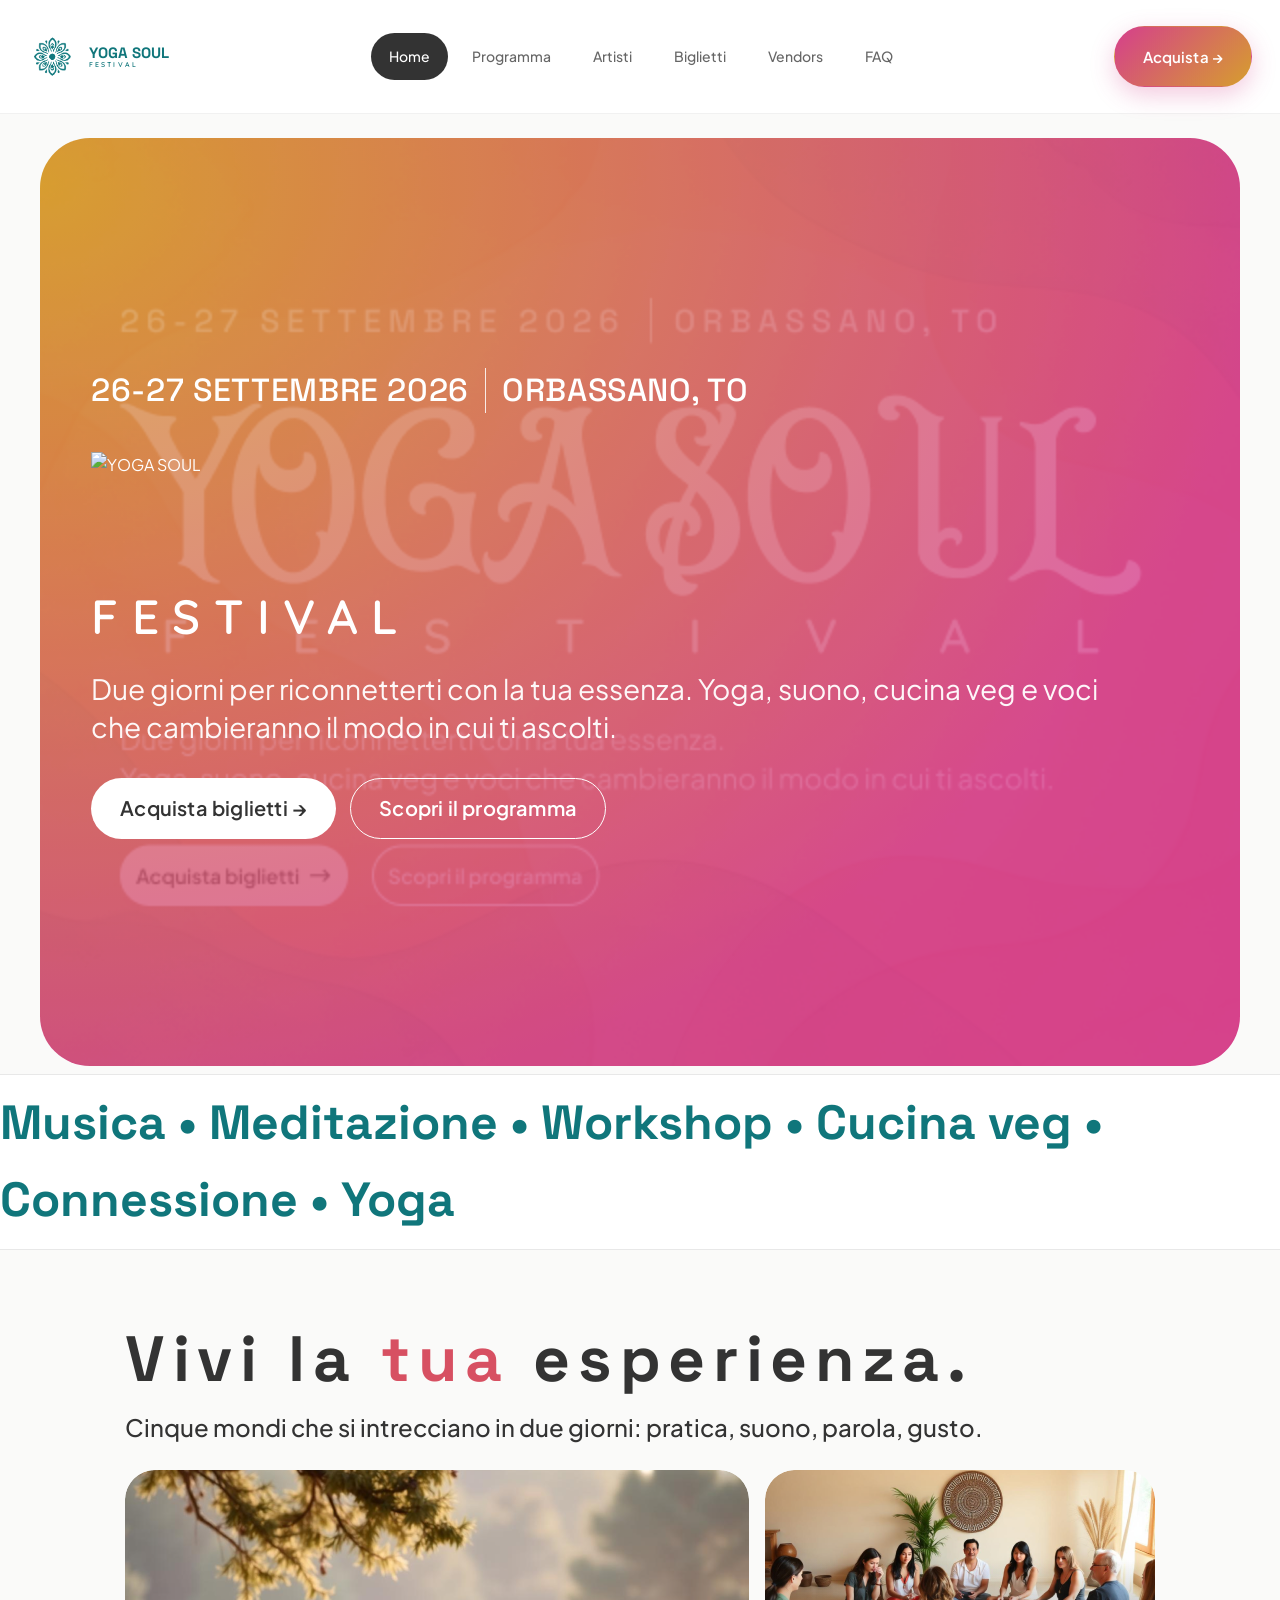
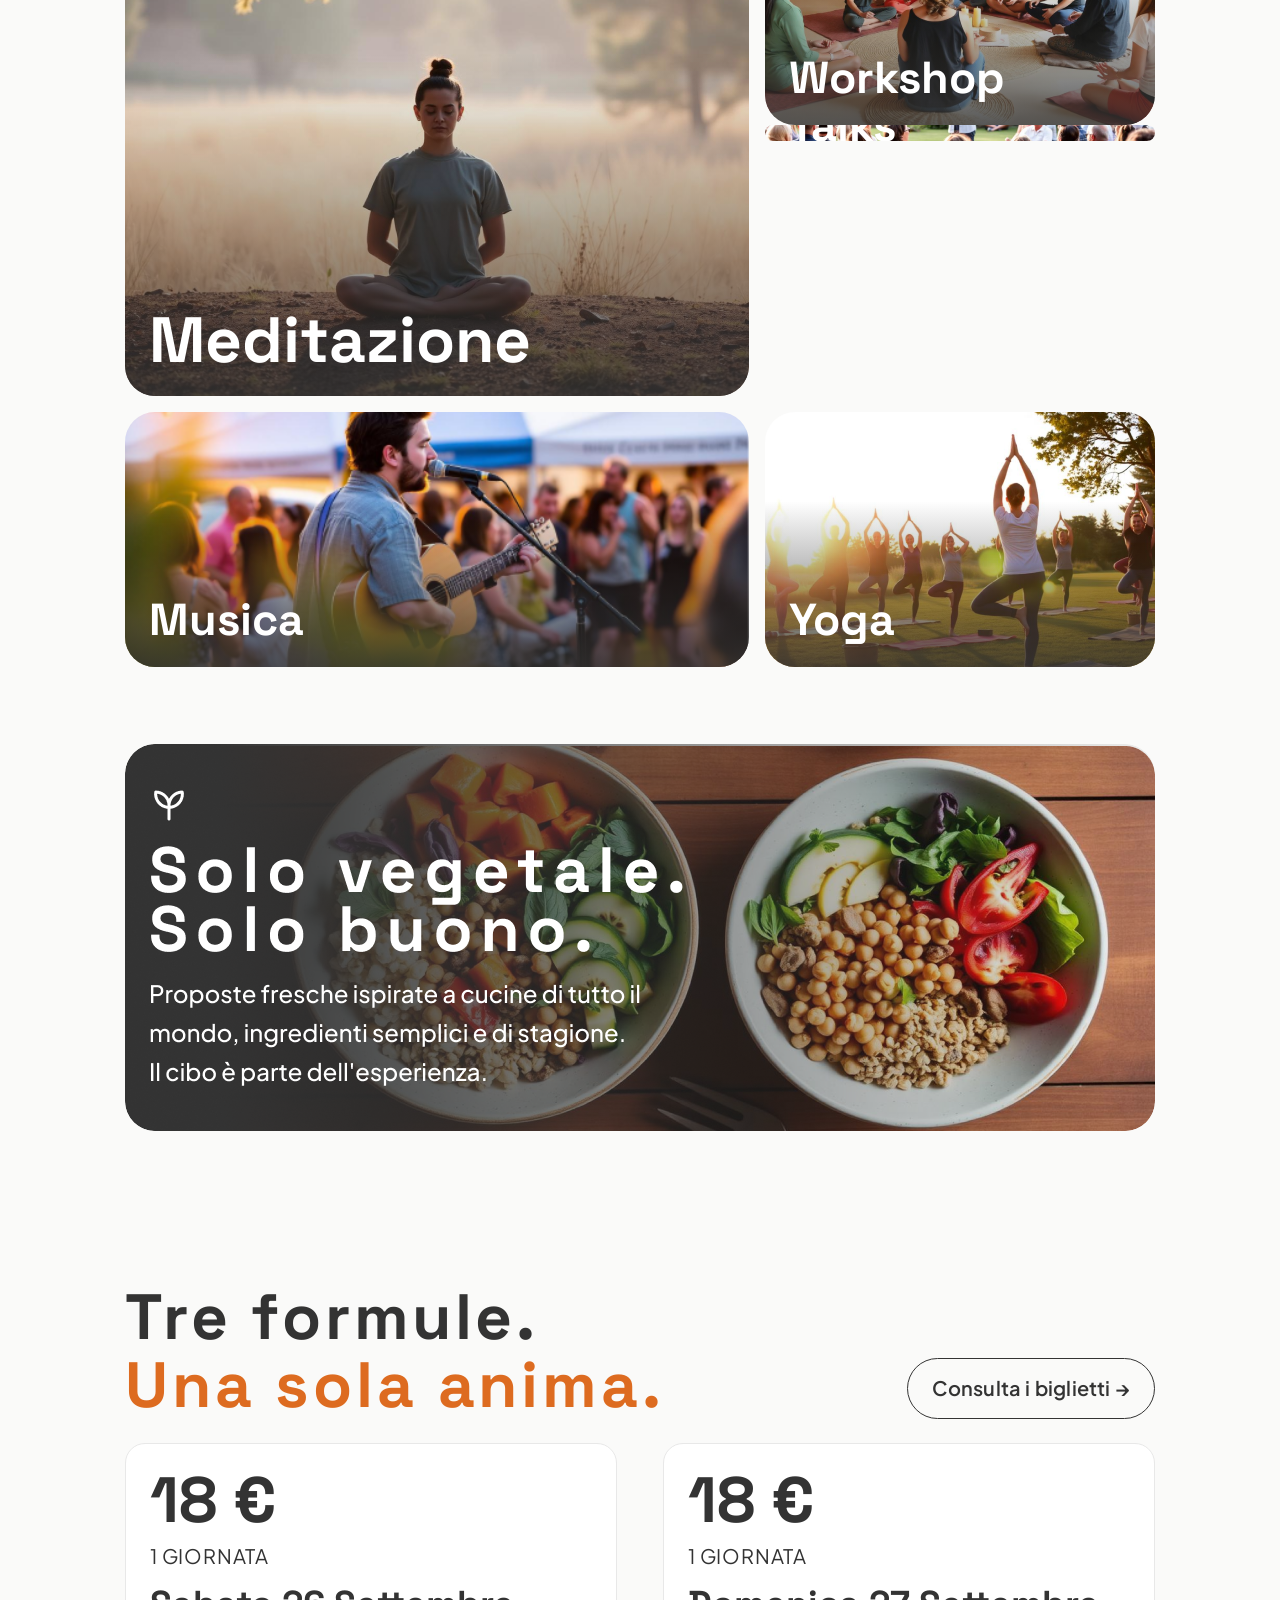
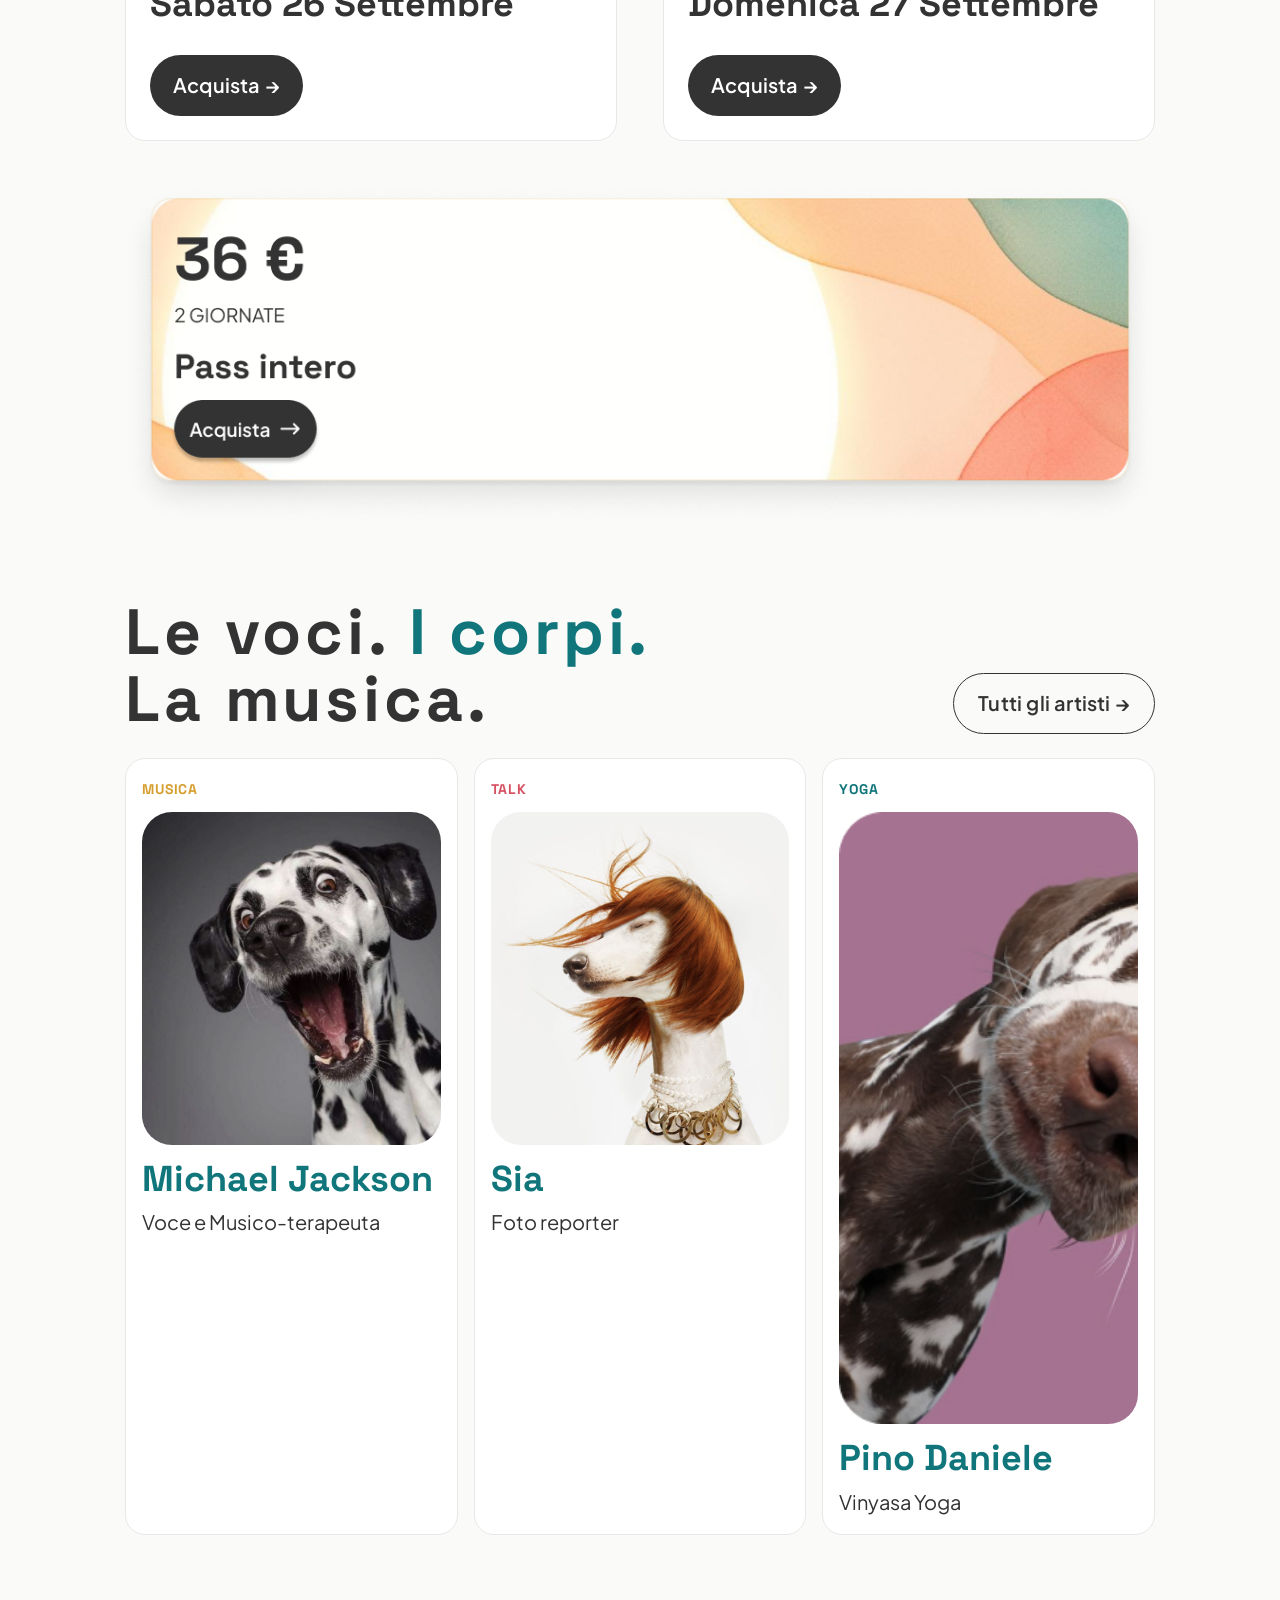
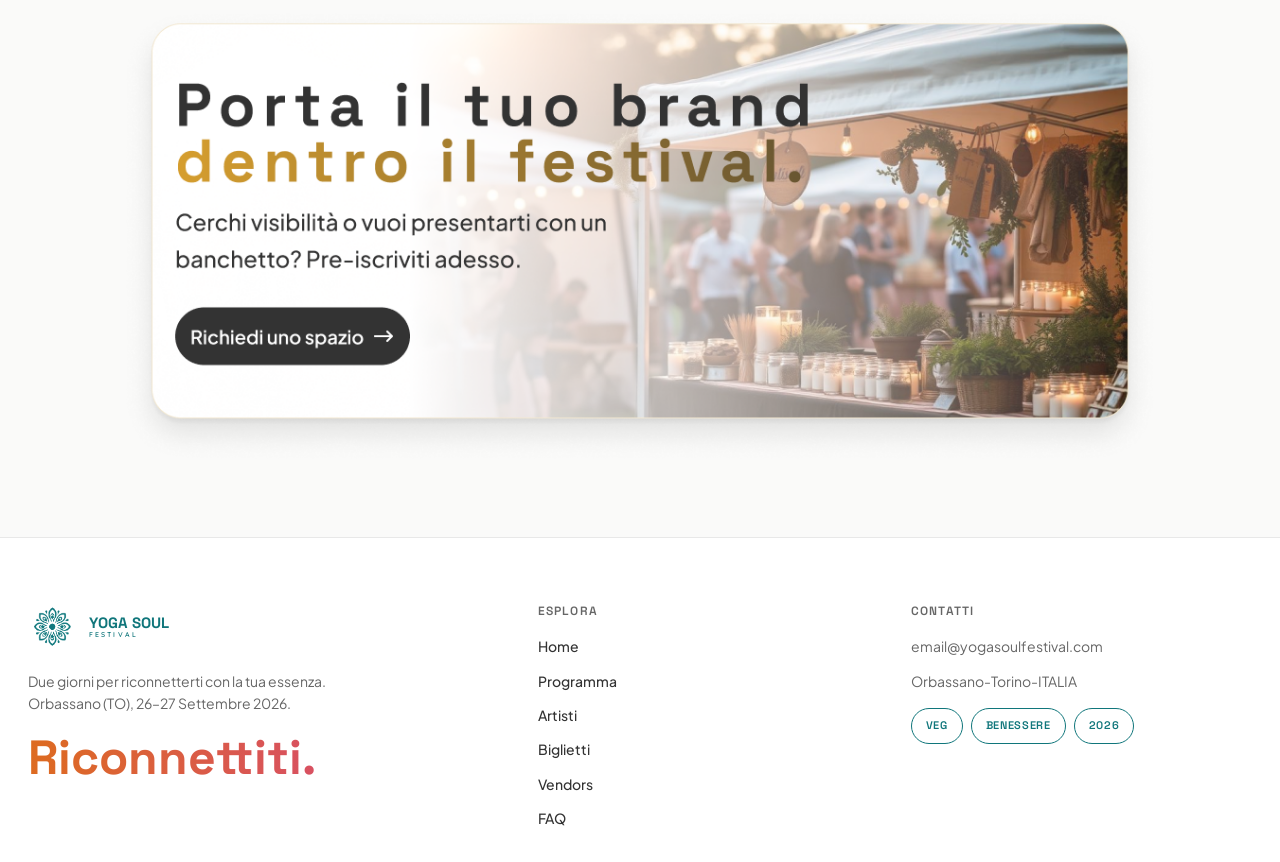
==== index.html @ 8bccc91b "Homepage aggiornata" ====
<!DOCTYPE html>
<html lang="it">
<head>
  <meta charset="UTF-8">
  <meta name="viewport" content="width=device-width, initial-scale=1.0">
  <title>Yoga Soul Festival — Home</title>
  <link rel="stylesheet" href="style.css">
  <link rel="stylesheet" href="home.css">
</head>
<body class="page-home">
  <header class="navbar topbar">
    <div class="container navbar-inner">
      <a href="index.html" class="navbar-logo">
        <img src="assets/figma/logo.png" alt="" width="49" height="49">
        <span class="navbar-logo-text">
          <span class="navbar-logo-yoga">YOGA SOUL</span>
          <span class="navbar-logo-festival">FESTIVAL</span>
        </span>
      </a>
      <button class="nav-toggle" type="button" aria-label="Menu" aria-expanded="false">
        <span></span><span></span><span></span>
      </button>
      <nav class="navbar-links">
        <a href="index.html" class="navbar-link is-active">Home</a>
        <a href="programma.html" class="navbar-link">Programma</a>
        <a href="artisti.html" class="navbar-link">Artisti</a>
        <a href="biglietti.html" class="navbar-link">Biglietti</a>
        <a href="vendors.html" class="navbar-link">Vendors</a>
        <a href="faq.html" class="navbar-link">FAQ</a>
      </nav>
      <a href="biglietti.html" class="btn btn-gradient navbar-cta">Acquista →</a>
    </div>
  </header>

  <main>
    <section class="home-hero">
      <div class="container container-hero">
        <div class="home-hero-box">
          <div class="hero-meta">
            <span>26-27 SETTEMBRE 2026</span>
            <span class="hero-meta-line" aria-hidden="true"></span>
            <span>ORBASSANO, TO</span>
          </div>
          <div class="hero-brand">
            <img class="hero-yoga-soul" src="assets/figma/hero-yoga-soul.svg" alt="YOGA SOUL" width="948" height="120">
            <p class="hero-title-festival">FESTIVAL</p>
          </div>
          <p class="hero-subtitle">Due giorni per riconnetterti con la tua essenza. Yoga, suono, cucina veg e voci che cambieranno il modo in cui ti ascolti.</p>
          <div class="hero-actions">
            <a href="biglietti.html" class="btn btn-white">Acquista biglietti →</a>
            <a href="programma.html" class="btn btn-outline-white">Scopri il programma</a>
          </div>
        </div>
      </div>
    </section>

    <div class="marquee" aria-hidden="true">
      <div class="marquee-track">
        <span>Musica • Meditazione • Workshop • Cucina veg • Connessione • Yoga</span>
        <span>Musica • Meditazione • Workshop • Cucina veg • Connessione • Yoga</span>
      </div>
    </div>

    <section class="home-section">
      <div class="container container-content">
        <header class="home-section-header">
          <h2 class="home-h2">Vivi la <span class="c-pink">tua</span> esperienza.</h2>
          <p class="home-lead">Cinque mondi che si intrecciano in due giorni: pratica, suono, parola, gusto.</p>
        </header>

        <div class="bento">
          <article class="bento-item bento-item--lg">
            <img src="assets/figma/bento-meditazione.png" alt="Meditazione">
            <div class="bento-overlay"><h3>Meditazione</h3></div>
          </article>
          <div class="bento-col">
            <article class="bento-item bento-item--sm">
              <img src="assets/figma/bento-workshop.png" alt="Workshop">
              <div class="bento-overlay"><h3>Workshop</h3></div>
            </article>
            <article class="bento-item bento-item--sm">
              <img src="assets/figma/bento-talks.png" alt="Talks">
              <div class="bento-overlay"><h3>Talks</h3></div>
            </article>
          </div>
          <article class="bento-item bento-item--md bento-item--musica">
            <img src="assets/figma/bento-musica.png" alt="Musica">
            <div class="bento-overlay"><h3>Musica</h3></div>
          </article>
          <article class="bento-item bento-item--md bento-item--yoga">
            <img src="assets/figma/bento-yoga.png" alt="Yoga">
            <div class="bento-overlay"><h3>Yoga</h3></div>
          </article>
        </div>
      </div>
    </section>

    <section class="home-section home-section--tight">
      <div class="container container-content">
        <figure class="food-figure">
          <img src="assets/figma/food-banner-full.png" alt="Solo vegetale. Solo buono.">
        </figure>
      </div>
    </section>

    <section class="home-section">
      <div class="container container-content">
        <header class="home-section-header home-section-header--row">
          <h2 class="home-h2 home-h2--multiline">Tre formule.<br><span class="c-orange">Una sola anima.</span></h2>
          <a href="biglietti.html" class="btn btn-outline-dark">Consulta i biglietti →</a>
        </header>

        <div class="tickets-preview">
          <article class="ticket-preview-card">
            <p class="ticket-preview-price">18 €</p>
            <p class="ticket-preview-label">1 GIORNATA</p>
            <h3 class="ticket-preview-day c-teal">Sabato 26 Settembre</h3>
            <a href="biglietti.html" class="btn btn-dark btn-sm">Acquista →</a>
          </article>
          <article class="ticket-preview-card">
            <p class="ticket-preview-price">18 €</p>
            <p class="ticket-preview-label">1 GIORNATA</p>
            <h3 class="ticket-preview-day c-red">Domenica 27 Settembre</h3>
            <a href="biglietti.html" class="btn btn-dark btn-sm">Acquista →</a>
          </article>
          <a href="biglietti.html" class="ticket-preview-card ticket-preview-card--wide ticket-preview-card--figma">
            <img src="assets/figma/ticket-pattern.png" alt="Pass intero 36 € — 2 giornate">
          </a>
        </div>
      </div>
    </section>

    <section class="home-section home-section--tight">
      <div class="container container-content">
        <header class="home-section-header home-section-header--row">
          <h2 class="home-h2 home-h2--multiline">Le voci. <span class="c-teal">I corpi.</span><br>La musica.</h2>
          <a href="artisti.html" class="btn btn-outline-dark">Tutti gli artisti →</a>
        </header>

        <div class="home-artists">
          <article class="home-artist-card">
            <span class="home-artist-tag c-yellow">MUSICA</span>
            <img src="assets/figma/artist-michael-jackson.png" alt="Michael Jackson">
            <h3>Michael Jackson</h3>
            <p>Voce e Musico-terapeuta</p>
          </article>
          <article class="home-artist-card">
            <span class="home-artist-tag c-pink">TALK</span>
            <img src="assets/figma/artist-sia.png" alt="Sia">
            <h3>Sia</h3>
            <p>Foto reporter</p>
          </article>
          <article class="home-artist-card">
            <span class="home-artist-tag c-teal">YOGA</span>
            <img src="assets/figma/artist-pino-daniele.png" alt="Pino Daniele">
            <h3>Pino Daniele</h3>
            <p>Vinyasa Yoga</p>
          </article>
        </div>
      </div>
    </section>

    <section class="home-section home-section--tight">
      <div class="container container-content">
        <a href="vendors.html" class="vendor-banner">
          <img src="assets/figma/sponsor-banner.png" alt="Porta il tuo brand dentro il festival.">
        </a>
      </div>
    </section>
  </main>

  <footer class="site-footer">
    <div class="container footer-grid">
      <div>
        <a href="index.html" class="footer-logo">
          <img src="assets/figma/logo.png" alt="" width="49" height="49">
          <span class="navbar-logo-text">
            <span class="navbar-logo-yoga">YOGA SOUL</span>
            <span class="navbar-logo-festival">FESTIVAL</span>
          </span>
        </a>
        <p class="footer-tagline">Due giorni per riconnetterti con la tua essenza. Orbassano (TO), 26–27 Settembre 2026.</p>
        <p class="footer-riconnettiti">Riconnettiti.</p>
      </div>
      <div>
        <div class="footer-col-title">Esplora</div>
        <nav class="footer-links">
          <a href="index.html">Home</a>
          <a href="programma.html">Programma</a>
          <a href="artisti.html">Artisti</a>
          <a href="biglietti.html">Biglietti</a>
          <a href="vendors.html">Vendors</a>
          <a href="faq.html">FAQ</a>
        </nav>
      </div>
      <div>
        <div class="footer-col-title">Contatti</div>
        <p class="footer-tagline">email@yogasoulfestival.com</p>
        <p class="footer-tagline">Orbassano-Torino-ITALIA</p>
        <div class="footer-pills">
          <span class="footer-pill">VEG</span>
          <span class="footer-pill">BENESSERE</span>
          <span class="footer-pill">2026</span>
        </div>
      </div>
    </div>
  </footer>

  <script src="script.js"></script>
</body>
</html>
---- style.css ----
@import url("https://fonts.googleapis.com/css2?family=Plus+Jakarta+Sans:wght@400;500;600;700&family=Quicksand:wght@600;700&family=Space+Grotesk:wght@400;500;600;700&display=swap");

:root {
  --color-teal: #10767b;
  --color-text: #333333;
  --color-muted: #666666;
  --color-bg: #fafaf9;
  --color-white: #ffffff;
  --color-border: #e8e8e8;
  --color-orange: #dd6b20;
  --color-pink: #d75062;
  --color-pink-deep: #d53f8c;
  --color-yellow: #d69e2e;
  --color-beige: #fafaf9;

  --gradient-cta: linear-gradient(135deg, #d53f8c 0%, #d69e2e 100%);
  --gradient-hero: radial-gradient(ellipse at 0% 5%, #d69e2e 0%, #d53f8c 100%);
  --gradient-riconnettiti: linear-gradient(90deg, #dd6b20 0%, #d53f8c 100%);

  --font-display: "Space Grotesk", sans-serif;
  --font-body: "Plus Jakarta Sans", sans-serif;
  --font-logo-sub: "Quicksand", sans-serif;

  --container-max: 1280px;
  --content-max: 1200px;
  --radius-hero: 50px;
  --radius-card: 30px;
  --radius-card-sm: 20px;
  --radius-pill: 50px;
  --btn-height: 61px;
  --shadow-sm: 0 4px 20px rgba(51, 51, 51, 0.06);
  --shadow-md: 0 12px 32px rgba(51, 51, 51, 0.1);

  --container-pad: clamp(16px, 3vw, 28px);
  --transition: 0.28s ease;

  /* Legacy aliases used in HTML inline styles */
  --color-charcoal: var(--color-text);
  --color-teal-primary: var(--color-teal);
  --color-orange-accent: var(--color-orange);
  --color-pink-accent: var(--color-pink);
  --color-bg-light: var(--color-bg);
  --color-beige-card: var(--color-beige);
}

*,
*::before,
*::after {
  box-sizing: border-box;
}

html {
  scroll-behavior: smooth;
}

body {
  margin: 0;
  font-family: var(--font-body);
  color: var(--color-text);
  background: var(--color-bg);
  line-height: 1.6;
  -webkit-font-smoothing: antialiased;
  text-rendering: optimizeLegibility;
}

img {
  display: block;
  max-width: 100%;
  height: auto;
}

a {
  color: inherit;
  text-decoration: none;
}

button,
input,
textarea,
select {
  font: inherit;
}

.container {
  width: min(var(--container-max), 100% - (var(--container-pad) * 2));
  margin-inline: auto;
}

.content-width,
.container-content {
  width: min(var(--content-max), 100%);
  margin-inline: auto;
}

.section-tight {
  padding-top: 0;
}

.section-sub {
  margin-top: 10px;
  font-size: clamp(16px, 2vw, 24px);
  font-weight: 500;
  color: var(--color-text);
  max-width: 58ch;
}

.section {
  padding: clamp(56px, 7vw, 96px) 0;
}

.eyebrow {
  margin: 0 0 10px;
  font-family: var(--font-body);
  font-size: 16px;
  font-weight: 600;
  letter-spacing: 0.04em;
  color: var(--color-teal);
}

h1,
h2,
h3,
h4 {
  margin: 0;
  color: var(--color-text);
  line-height: 1.15;
}

p {
  margin: 0;
  color: var(--color-muted);
}

.display-serif {
  font-family: var(--font-display);
}

.highlight-teal {
  color: var(--color-teal);
}

.highlight-orange {
  color: var(--color-orange);
}

.highlight-pink {
  color: var(--color-pink-deep);
}

.card {
  background: var(--color-beige);
  border: 1px solid var(--color-border);
  border-radius: var(--radius-card);
  box-shadow: var(--shadow-sm);
}

.chip {
  display: inline-flex;
  align-items: center;
  justify-content: center;
  gap: 6px;
  padding: 6px 12px;
  border-radius: var(--radius-pill);
  font-family: var(--font-display);
  font-size: 11px;
  font-weight: 700;
  letter-spacing: 0.08em;
  text-transform: uppercase;
}

.tag-yellow {
  background: #fff8e1;
  color: var(--color-yellow);
}

.tag-pink {
  background: #ffe8f0;
  color: var(--color-pink);
}

.tag-teal {
  background: #e5f5f4;
  color: var(--color-teal);
}

.btn {
  display: inline-flex;
  align-items: center;
  justify-content: center;
  gap: 10px;
  min-height: var(--btn-height);
  padding: 0 28px;
  border-radius: var(--radius-pill);
  border: 1px solid transparent;
  cursor: pointer;
  font-family: var(--font-body);
  font-size: 15px;
  font-weight: 600;
  letter-spacing: 0.01em;
  transition:
    transform var(--transition),
    box-shadow var(--transition),
    background var(--transition),
    color var(--transition),
    border-color var(--transition);
}

.btn:hover {
  transform: translateY(-1px);
}

.btn-gradient {
  background: var(--gradient-cta);
  color: var(--color-white);
  box-shadow: 0 8px 24px rgba(213, 63, 140, 0.28);
}

.btn-gradient:hover {
  box-shadow: 0 12px 28px rgba(213, 63, 140, 0.36);
}

.btn-dark {
  background: var(--color-text);
  color: var(--color-white);
}

.btn-white {
  background: var(--color-white);
  color: var(--color-text);
}

.btn-outline-white {
  background: transparent;
  border-color: rgba(255, 255, 255, 0.85);
  color: var(--color-white);
}

.btn-outline-white:hover {
  background: rgba(255, 255, 255, 0.1);
}

.btn-outline {
  background: transparent;
  border-color: var(--color-border);
  color: var(--color-text);
}

.btn-outline:hover {
  border-color: var(--color-teal);
  color: var(--color-teal);
}

/* Navbar / Topbar */
.navbar,
.topbar {
  position: sticky;
  top: 0;
  z-index: 1000;
  background: rgba(255, 255, 255, 0.88);
  backdrop-filter: blur(16px);
  -webkit-backdrop-filter: blur(16px);
  border-bottom: 1px solid rgba(232, 232, 232, 0.6);
}

.navbar .container,
.topbar .container {
  position: relative;
}

.navbar-inner {
  min-height: 113px;
  display: grid;
  grid-template-columns: auto 1fr auto;
  align-items: center;
  gap: 20px;
}

.navbar-logo,
.footer-logo {
  display: inline-flex;
  align-items: center;
  gap: 12px;
  color: var(--color-teal);
}

.navbar-logo-text {
  display: flex;
  flex-direction: column;
  line-height: 1.05;
}

.navbar-logo-yoga {
  font-family: var(--font-display);
  font-size: 15px;
  font-weight: 700;
  color: var(--color-teal);
  white-space: pre-line;
}

.navbar-logo-festival {
  font-family: var(--font-logo-sub);
  font-size: 7px;
  font-weight: 600;
  letter-spacing: 0.3em;
  text-transform: uppercase;
  color: var(--color-teal);
}

.navbar-links {
  justify-self: center;
  display: inline-flex;
  align-items: center;
  gap: 6px;
  padding: 6px;
  border-radius: var(--radius-pill);
  background: rgba(255, 255, 255, 0.4);
  backdrop-filter: blur(8px);
  -webkit-backdrop-filter: blur(8px);
  border: 1px solid rgba(255, 255, 255, 0.6);
}

.navbar-link {
  padding: 12px 18px;
  border-radius: var(--radius-pill);
  font-family: var(--font-body);
  font-size: 14px;
  font-weight: 500;
  color: var(--color-muted);
  transition: background var(--transition), color var(--transition);
}

.navbar-link:hover {
  color: var(--color-text);
}

.navbar-link.is-active {
  background: var(--color-text);
  color: var(--color-white);
}

.navbar-cta {
  justify-self: end;
}

.nav-toggle {
  display: none;
  width: 48px;
  height: 48px;
  border: 1px solid var(--color-border);
  border-radius: 14px;
  background: rgba(255, 255, 255, 0.9);
  position: relative;
  cursor: pointer;
}

.nav-toggle span {
  position: absolute;
  left: 12px;
  right: 12px;
  height: 2px;
  background: var(--color-text);
  border-radius: 1px;
  transition: var(--transition);
}

.nav-toggle span:nth-child(1) { top: 16px; }
.nav-toggle span:nth-child(2) { top: 23px; }
.nav-toggle span:nth-child(3) { top: 30px; }

.nav-toggle.open span:nth-child(1) {
  top: 23px;
  transform: rotate(45deg);
}

.nav-toggle.open span:nth-child(2) {
  opacity: 0;
}

.nav-toggle.open span:nth-child(3) {
  top: 23px;
  transform: rotate(-45deg);
}

.section-head {
  display: flex;
  align-items: flex-end;
  justify-content: space-between;
  gap: 16px;
  margin-bottom: 24px;
}

.section-head h2 {
  font-family: var(--font-display);
  font-size: clamp(32px, 4.5vw, 48px);
  font-weight: 700;
}

.section-head-link {
  font-size: 14px;
  font-weight: 600;
  color: var(--color-text);
  white-space: nowrap;
}

.section-head-link:hover {
  color: var(--color-teal);
}

.hidden {
  display: none !important;
}

/* Home hero */
.home-hero {
  margin-top: 24px;
}

.home-hero .container {
  max-width: calc(var(--content-max) + (var(--container-pad) * 2));
}

.home-hero-box {
  position: relative;
  max-width: var(--content-max);
  margin-inline: auto;
  border-radius: var(--radius-hero);
  padding: clamp(40px, 7vw, 88px);
  background: var(--gradient-hero);
  color: var(--color-white);
  overflow: hidden;
}

.home-hero-box::before {
  content: "";
  position: absolute;
  inset: 0;
  background-size: cover;
  background-position: center;
  opacity: 0.2;
  pointer-events: none;
}

.home-hero-box > * {
  position: relative;
  z-index: 1;
}

.hero-meta {
  display: flex;
  flex-wrap: wrap;
  align-items: center;
  gap: 10px 16px;
  font-family: var(--font-display);
  font-size: clamp(16px, 2.5vw, 32px);
  font-weight: 500;
  letter-spacing: 0.06em;
  text-transform: uppercase;
  color: rgba(255, 255, 255, 0.95);
}

.hero-meta-sep {
  opacity: 0.7;
}

.hero-title,
.hero-title-yoga {
  font-family: var(--font-display);
  font-size: clamp(48px, 9vw, 96px);
  font-weight: 700;
  color: var(--color-white);
  letter-spacing: -0.03em;
  line-height: 0.95;
}

.hero-title .outline,
.hero-title-festival {
  display: block;
  font-family: var(--font-logo-sub);
  font-size: clamp(22px, 4vw, 40px);
  font-weight: 600;
  letter-spacing: 0.28em;
  text-transform: uppercase;
  opacity: 1;
  margin-top: 0.15em;
}

.hero-subtitle {
  margin-top: 18px;
  max-width: 52ch;
  font-size: clamp(15px, 2vw, 18px);
  color: rgba(255, 255, 255, 0.92);
}

.hero-actions {
  margin-top: 32px;
  display: flex;
  flex-wrap: wrap;
  gap: 14px;
}

/* Marquee */
.marquee {
  overflow: hidden;
  border-top: 1px solid var(--color-border);
  border-bottom: 1px solid var(--color-border);
  background: var(--color-white);
}

.marquee-track {
  display: flex;
  width: max-content;
  gap: 48px;
  padding: 20px 0;
  color: var(--color-teal);
  font-family: var(--font-display);
  font-size: clamp(28px, 4vw, 48px);
  font-weight: 700;
  letter-spacing: -0.02em;
  animation: marquee 28s linear infinite;
}

@keyframes marquee {
  from { transform: translateX(0); }
  to { transform: translateX(-50%); }
}

/* Experience bento */
.experience-bento {
  display: grid;
  grid-template-columns: repeat(12, 1fr);
  gap: 16px;
}

.bento-card {
  position: relative;
  min-height: 180px;
  padding: 24px;
  border-radius: var(--radius-card);
  background: var(--color-white);
  border: 1px solid var(--color-border);
  overflow: hidden;
  background-size: cover;
  background-position: center;
  display: flex;
  flex-direction: column;
  justify-content: flex-end;
}

.bento-card h3 {
  position: relative;
  z-index: 1;
  font-family: var(--font-display);
  font-size: clamp(20px, 2.5vw, 28px);
  font-weight: 700;
  color: var(--color-white);
}

.bento-card p {
  margin-top: 8px;
  position: relative;
  z-index: 1;
  color: rgba(255, 255, 255, 0.88);
}

.bento-card--1 {
  grid-column: span 5;
  min-height: 280px;
}

.bento-card--2 {
  grid-column: span 3;
  min-height: 280px;
}

.bento-card--3 {
  grid-column: span 4;
  min-height: 280px;
}

.bento-card--4 {
  grid-column: span 7;
  min-height: 240px;
}

.bento-card--5 {
  grid-column: span 5;
  min-height: 240px;
}

/* Food banner */
.food-banner {
  position: relative;
  border-radius: var(--radius-card);
  padding: clamp(28px, 5vw, 52px);
  color: var(--color-white);
  background: #2c2419;
  overflow: hidden;
  min-height: 220px;
}

.food-banner-image {
  position: absolute;
  inset: 0;
  background-size: cover;
  background-position: center;
  opacity: 0.45;
  mix-blend-mode: overlay;
}

.food-banner-content {
  position: relative;
  z-index: 1;
  max-width: 56ch;
}

.food-banner h3 {
  color: var(--color-white);
  font-family: var(--font-display);
  font-size: clamp(28px, 4vw, 44px);
  font-weight: 700;
}

.food-banner p {
  margin-top: 12px;
  color: rgba(255, 255, 255, 0.88);
  font-size: 16px;
}

/* Pricing home */
.pricing-home {
  display: grid;
  grid-template-columns: repeat(12, 1fr);
  gap: 16px;
}

.pricing-card {
  padding: 28px;
  border-radius: var(--radius-card);
  border: 1px solid var(--color-border);
  background: var(--color-white);
  display: flex;
  flex-direction: column;
}

.pricing-card h3 {
  font-family: var(--font-display);
  font-size: clamp(20px, 2.5vw, 28px);
  font-weight: 700;
  margin-top: 8px;
}

.pricing-label {
  margin-top: 6px;
  font-size: 14px;
  font-weight: 400;
  letter-spacing: 0.08em;
  text-transform: uppercase;
  color: var(--color-text);
}

.pricing-featured-inner {
  position: relative;
  z-index: 1;
}

.pricing-card .price {
  margin: 0;
  font-family: var(--font-display);
  font-size: 40px;
  font-weight: 700;
  color: var(--color-text);
  line-height: 1;
}

.pricing-card .price span {
  font-size: 16px;
  font-weight: 500;
  color: var(--color-muted);
}

.pricing-card ul {
  margin: 20px 0 0;
  padding: 0;
  list-style: none;
  display: grid;
  gap: 10px;
  flex: 1;
}

.pricing-card ul li {
  color: var(--color-muted);
  font-size: 14px;
  padding-left: 18px;
  position: relative;
}

.pricing-card ul li::before {
  content: "•";
  position: absolute;
  left: 0;
  color: var(--color-teal);
}

.pricing-card .btn {
  margin-top: 24px;
  align-self: flex-start;
}

.pricing-card--a,
.pricing-card--b {
  grid-column: span 6;
}

.pricing-card--featured {
  grid-column: span 12;
  position: relative;
  display: grid;
  grid-template-columns: 1fr auto;
  gap: 24px;
  align-items: center;
  background: var(--color-beige);
  border: 1px solid var(--color-border);
  overflow: hidden;
}

.pricing-card--featured::after {
  content: "";
  position: absolute;
  top: 0;
  right: 0;
  width: min(280px, 35%);
  height: 100%;
  background: var(--gradient-hero);
  border-radius: 0 var(--radius-card) var(--radius-card) 0;
  pointer-events: none;
}

.pricing-card--featured > * {
  position: relative;
  z-index: 1;
}

.pricing-card--featured h3,
.pricing-card--featured .price,
.pricing-card--featured .price span,
.pricing-card--featured li {
  color: var(--color-text);
}

.ticket-card--featured {
  background: var(--gradient-hero);
  border: 0;
  color: var(--color-white);
}

.ticket-card--featured h3,
.ticket-card--featured .ticket-price,
.ticket-card--featured li {
  color: var(--color-white);
}

/* Artist preview / grid */
.artist-preview-grid,
.artists-grid {
  display: grid;
  grid-template-columns: repeat(3, minmax(0, 1fr));
  gap: 16px;
}

.artist-preview-card,
.artist-card {
  overflow: hidden;
  border-radius: var(--radius-card-sm);
  background: var(--color-white);
  border: 1px solid var(--color-border);
  box-shadow: var(--shadow-sm);
}

.artist-preview-card {
  padding: 14px;
  display: flex;
  flex-direction: column;
  gap: 12px;
}

.artist-preview-card .artist-preview-tags {
  order: -1;
}

.artist-card {
  display: flex;
  flex-direction: column;
}

.artist-preview-media,
.artist-card-media {
  aspect-ratio: 4 / 3;
  background-size: cover;
  background-position: center;
}

.artist-preview-body,
.artist-card-body {
  padding: 18px;
}

.artist-preview-tags {
  display: flex;
  flex-wrap: wrap;
  gap: 8px;
}

.artist-preview-title {
  margin-top: 12px;
  font-family: var(--font-display);
  font-size: 20px;
  font-weight: 600;
  color: var(--color-teal);
}

.artist-card-top {
  display: flex;
  align-items: center;
  justify-content: space-between;
  gap: 10px;
}

.artist-card-link {
  font-size: 13px;
  font-weight: 600;
  color: var(--color-text);
}

.artist-card-link:hover {
  color: var(--color-teal);
}

.artist-card-name {
  margin-top: 12px;
  font-family: var(--font-display);
  font-size: 22px;
  font-weight: 600;
  color: var(--color-teal);
}

.artist-card-role {
  margin-top: 4px;
  font-size: 14px;
  color: var(--color-muted);
}

/* Sponsor CTA banner */
.sponsor-cta-banner {
  position: relative;
  border-radius: var(--radius-card);
  overflow: hidden;
  color: var(--color-white);
  min-height: 300px;
  display: flex;
  align-items: center;
}

.sponsor-cta-photo {
  position: absolute;
  inset: 0;
  background-size: cover;
  background-position: center;
}

.sponsor-cta-overlay {
  position: absolute;
  inset: 0;
  background: linear-gradient(90deg, rgba(51, 51, 51, 0.82) 0%, rgba(51, 51, 51, 0.4) 55%, rgba(51, 51, 51, 0.15) 100%);
}

.sponsor-cta-content {
  position: relative;
  z-index: 1;
  padding: clamp(28px, 5vw, 56px);
  max-width: 56ch;
}

.sponsor-cta-content h3 {
  color: var(--color-white);
  font-family: var(--font-display);
  font-size: clamp(28px, 4vw, 44px);
  font-weight: 700;
}

.sponsor-cta-content p {
  margin-top: 12px;
  color: rgba(255, 255, 255, 0.9);
}

/* Inner page header */
.inner-page-header {
  padding: clamp(48px, 8vw, 96px) 0 clamp(32px, 5vw, 56px);
  text-align: center;
}

.inner-page-header .eyebrow {
  color: var(--color-text);
  text-transform: none;
  letter-spacing: 0.02em;
}

.inner-page-title {
  font-family: var(--font-display);
  font-size: clamp(36px, 6vw, 64px);
  font-weight: 700;
  letter-spacing: -0.02em;
}

.inner-page-subtext {
  margin: 16px auto 0;
  max-width: 58ch;
  font-size: 17px;
}

/* Filters */
.day-filters,
.category-filters {
  display: flex;
  flex-wrap: wrap;
  gap: 10px;
}

.day-filters {
  margin: 0 0 12px;
}

.filter-pill {
  border-radius: var(--radius-pill);
  border: 1px solid var(--color-border);
  background: var(--color-white);
  color: var(--color-muted);
  cursor: pointer;
  transition: all var(--transition);
}

.day-pill {
  padding: 14px 24px;
  font-family: var(--font-body);
  font-size: 14px;
  font-weight: 600;
}

.day-pill.is-active {
  border-color: transparent;
  background: var(--color-teal);
  color: var(--color-white);
}

.category-pill {
  padding: 10px 16px;
  font-family: var(--font-display);
  font-size: 14px;
  font-weight: 600;
  letter-spacing: 0.06em;
  text-transform: uppercase;
}

.category-pill:hover,
.category-pill.is-active {
  border-color: var(--color-teal);
  color: var(--color-teal);
  background: rgba(16, 118, 123, 0.1);
}

/* Program list */
.program-list {
  margin-top: 20px;
  background: var(--color-white);
  border: 1px solid var(--color-border);
  border-radius: var(--radius-card-sm);
  overflow: hidden;
}

.program-day-header {
  margin: 0;
  padding: 20px 24px;
  font-family: var(--font-display);
  font-size: 32px;
  font-weight: 700;
  color: var(--color-orange);
  border-bottom: 1px solid var(--color-border);
  background: var(--color-beige);
}

h3.program-day-header {
  font-size: 40px;
}

.program-row {
  display: grid;
  grid-template-columns: 136px 110px 1fr 170px;
  gap: 14px;
  align-items: center;
  padding: 18px 24px;
  border-bottom: 1px solid var(--color-border);
}

.program-row:last-child {
  border-bottom: 0;
}

.program-time {
  font-family: var(--font-display);
  font-weight: 600;
  font-size: 14px;
  color: var(--color-orange);
  display: inline-flex;
  align-items: center;
  gap: 8px;
}

.program-title {
  font-weight: 600;
  color: var(--color-text);
}

.program-artist {
  color: var(--color-pink);
  font-weight: 500;
  font-size: 14px;
  margin-top: 2px;
}

.program-location {
  color: var(--color-muted);
  font-size: 14px;
  display: inline-flex;
  align-items: center;
  gap: 8px;
}

/* Artist detail */
.artist-back-link {
  display: inline-flex;
  align-items: center;
  gap: 8px;
  font-size: 14px;
  font-weight: 600;
  color: var(--color-text);
}

.artist-back-link:hover {
  color: var(--color-teal);
}

.artist-detail-layout {
  margin-top: 24px;
  display: grid;
  grid-template-columns: minmax(280px, 420px) 1fr;
  gap: 24px;
  align-items: start;
}

.artist-detail-image {
  border-radius: var(--radius-card-sm);
  overflow: hidden;
  border: 1px solid var(--color-border);
  background: var(--color-white);
}

.artist-detail-panel {
  padding: clamp(24px, 3vw, 32px);
  border-radius: var(--radius-card-sm);
  border: 1px solid var(--color-border);
  background: var(--color-white);
}

.artist-detail-name {
  margin-top: 12px;
  font-family: var(--font-display);
  font-size: clamp(32px, 4.5vw, 52px);
  font-weight: 700;
  color: var(--color-teal);
}

.artist-detail-role {
  margin-top: 8px;
  color: var(--color-muted);
  font-size: 16px;
}

.artist-detail-desc {
  margin-top: 16px;
  font-size: 16px;
  line-height: 1.7;
}

.artist-schedule {
  margin-top: 24px;
  padding: 20px;
  border-radius: var(--radius-card-sm);
  background: var(--color-beige);
  border: 1px solid var(--color-border);
}

.artist-schedule h4 {
  margin: 0 0 12px;
  font-family: var(--font-display);
  font-size: 14px;
  text-transform: uppercase;
  letter-spacing: 0.08em;
  color: var(--color-text);
}

/* Tickets */
.tickets-grid {
  display: grid;
  grid-template-columns: repeat(2, minmax(0, 1fr));
  gap: 16px;
}

.ticket-card {
  background: var(--color-beige);
  border: 1px solid var(--color-border);
  border-radius: var(--radius-card);
  padding: 28px;
}

.ticket-card h3 {
  font-family: var(--font-display);
  font-size: 24px;
  font-weight: 600;
}

.ticket-card .ticket-price {
  margin: 0;
  font-family: var(--font-display);
  font-size: 40px;
  font-weight: 700;
  color: var(--color-text);
}

.welcome-kit-bar {
  margin-top: 20px;
  padding: 24px 28px;
  border-radius: var(--radius-card);
  background: var(--color-beige);
  border: 1px solid var(--color-border);
}

.welcome-kit-grid {
  display: grid;
  grid-template-columns: 1fr 1fr;
  gap: 12px 24px;
  margin-top: 14px;
}

.welcome-kit-grid ul {
  margin: 0;
  padding: 0;
  list-style: none;
  display: grid;
  gap: 10px;
}

.welcome-kit-grid li {
  display: flex;
  gap: 8px;
  align-items: flex-start;
  color: var(--color-muted);
  font-size: 14px;
}

.welcome-kit-grid li::before {
  content: "✓";
  color: var(--color-teal);
  font-weight: 700;
}

/* Vendors */
.vendors-hero-overlay {
  position: relative;
  border-radius: var(--radius-card);
  overflow: hidden;
  min-height: 300px;
  display: flex;
  align-items: center;
  justify-content: center;
  text-align: center;
  color: var(--color-white);
  padding: 48px 24px;
}

.vendors-hero-overlay::before {
  content: "";
  position: absolute;
  inset: 0;
  background: linear-gradient(180deg, rgba(0, 0, 0, 0.35) 0%, rgba(0, 0, 0, 0.65) 100%);
  z-index: 1;
}

.vendors-hero-overlay > * {
  position: relative;
  z-index: 2;
}

.vendors-hero-overlay h1 {
  color: var(--color-white);
  font-family: var(--font-display);
  font-size: clamp(36px, 5vw, 56px);
  font-weight: 700;
}

.vendors-hero-overlay p {
  margin-top: 14px;
  color: rgba(255, 255, 255, 0.9);
  max-width: 52ch;
}

.vendors-hero-photo {
  border-radius: var(--radius-card);
  overflow: hidden;
  aspect-ratio: 16 / 7;
  background-size: cover;
  background-position: center;
}

.vendors-two-col {
  margin-top: 20px;
  display: grid;
  grid-template-columns: 1fr 1fr;
  gap: 16px;
}

.vendors-benefits {
  padding: 28px;
  border-radius: var(--radius-card-sm);
  border: 1px solid var(--color-border);
  background: var(--color-beige);
}

.vendors-benefits ul {
  margin: 16px 0 0;
  padding: 0;
  list-style: none;
  display: grid;
  gap: 12px;
}

.vendors-benefits li {
  display: flex;
  gap: 10px;
  color: var(--color-muted);
}

.vendors-form {
  padding: 28px;
  border-radius: var(--radius-card-sm);
  border: 1px solid var(--color-border);
  background: var(--color-white);
  display: grid;
  gap: 12px;
}

.vendors-form label {
  font-size: 13px;
  font-weight: 600;
  color: var(--color-text);
}

.vendors-form input,
.vendors-form textarea,
.vendors-form select {
  width: 100%;
  border: 1px solid var(--color-border);
  border-radius: 14px;
  padding: 14px 16px;
  background: var(--color-white);
  color: var(--color-text);
}

.vendors-form textarea {
  min-height: 120px;
  resize: vertical;
}

.vendors-form input:focus,
.vendors-form textarea:focus,
.vendors-form select:focus {
  outline: 0;
  border-color: var(--color-teal);
  box-shadow: 0 0 0 3px rgba(16, 118, 123, 0.14);
}

/* FAQ */
.faq-list {
  display: grid;
  gap: 12px;
}

.faq-item {
  border: 1px solid var(--color-border);
  border-radius: var(--radius-card-sm);
  background: var(--color-white);
  overflow: hidden;
}

.faq-question {
  width: 100%;
  display: flex;
  justify-content: space-between;
  gap: 16px;
  align-items: center;
  padding: 20px 22px;
  border: 0;
  background: transparent;
  text-align: left;
  font-family: var(--font-display);
  font-size: 16px;
  font-weight: 600;
  color: var(--color-text);
  cursor: pointer;
}

.faq-answer {
  display: none;
  padding: 0 22px 20px;
  color: var(--color-muted);
  font-size: 15px;
  line-height: 1.65;
}

.faq-item.is-open .faq-answer {
  display: block;
}

.faq-chevron {
  transition: transform var(--transition);
  flex-shrink: 0;
  color: var(--color-teal);
}

.faq-item.is-open .faq-chevron {
  transform: rotate(180deg);
}

.faq-cta-block {
  margin-top: 24px;
  border-radius: var(--radius-card);
  padding: clamp(32px, 5vw, 48px);
  background: var(--gradient-cta);
  color: var(--color-white);
  text-align: center;
}

.faq-cta-block h3 {
  color: var(--color-white);
  font-family: var(--font-display);
  font-size: clamp(28px, 4vw, 40px);
  font-weight: 700;
}

.faq-cta-block p {
  margin-top: 10px;
  color: rgba(255, 255, 255, 0.92);
}

.faq-cta-block .btn {
  margin-top: 20px;
}

/* Footer */
.site-footer {
  padding: 64px 0 32px;
  background: var(--color-white);
  border-top: 1px solid var(--color-border);
}

.footer-grid {
  display: grid;
  grid-template-columns: 1.4fr 1fr 1fr;
  gap: 32px;
  align-items: start;
}

.footer-brand-title {
  font-family: var(--font-display);
  font-size: 20px;
  font-weight: 700;
  color: var(--color-text);
}

.footer-tagline {
  margin-top: 12px;
  max-width: 32ch;
  font-size: 14px;
}

.footer-riconnettiti {
  margin-top: 20px;
  font-family: var(--font-display);
  font-size: clamp(32px, 5vw, 48px);
  font-weight: 700;
  line-height: 1;
  background: var(--gradient-riconnettiti);
  -webkit-background-clip: text;
  background-clip: text;
  -webkit-text-fill-color: transparent;
  color: transparent;
}

.footer-col-title {
  margin-bottom: 14px;
  font-family: var(--font-display);
  font-size: 12px;
  letter-spacing: 0.1em;
  text-transform: uppercase;
  color: var(--color-muted);
  font-weight: 600;
}

.footer-links {
  display: grid;
  gap: 12px;
}

.footer-links a {
  font-size: 14px;
  font-weight: 500;
  color: var(--color-text);
}

.footer-links a:hover {
  color: var(--color-teal);
}

.footer-pills {
  margin-top: 16px;
  display: flex;
  flex-wrap: wrap;
  gap: 8px;
}

.footer-pill {
  padding: 8px 14px;
  border: 1px solid var(--color-teal);
  border-radius: var(--radius-pill);
  color: var(--color-teal);
  font-family: var(--font-display);
  font-size: 11px;
  font-weight: 600;
  letter-spacing: 0.06em;
}

/* Responsive */
@media (max-width: 900px) {
  .navbar-inner {
    grid-template-columns: 1fr auto;
    gap: 12px;
    min-height: 88px;
  }

  .nav-toggle {
    display: block;
    justify-self: end;
  }

  .navbar-links {
    display: none;
    position: absolute;
    top: 88px;
    left: var(--container-pad);
    right: var(--container-pad);
    flex-direction: column;
    width: auto;
    z-index: 1001;
    background: rgba(255, 255, 255, 0.96);
    backdrop-filter: blur(16px);
    -webkit-backdrop-filter: blur(16px);
    box-shadow: var(--shadow-md);
    padding: 10px;
  }

  .navbar-links.is-open {
    display: flex;
  }

  .navbar-cta {
    grid-column: 1 / -1;
    justify-self: stretch;
    text-align: center;
  }

  .footer-grid {
    grid-template-columns: 1fr 1fr;
  }

  .home-hero-box {
    border-radius: 36px;
  }

  .experience-bento {
    grid-template-columns: repeat(6, 1fr);
  }

  .bento-card--1,
  .bento-card--2,
  .bento-card--3,
  .bento-card--4,
  .bento-card--5 {
    grid-column: span 3;
    min-height: 200px;
  }

  .pricing-card--a,
  .pricing-card--b {
    grid-column: span 6;
  }

  .pricing-card--featured {
    grid-column: span 12;
    grid-template-columns: 1fr;
  }

  .pricing-card--featured::after {
    width: 100%;
    height: 120px;
    top: auto;
    bottom: 0;
    border-radius: 0 0 var(--radius-card) var(--radius-card);
  }

  .artist-preview-grid,
  .artists-grid {
    grid-template-columns: repeat(2, minmax(0, 1fr));
  }

  .program-row {
    grid-template-columns: 120px 90px 1fr;
    align-items: start;
  }

  .program-location {
    grid-column: 3;
  }

  .artist-detail-layout {
    grid-template-columns: 1fr;
  }

  .tickets-grid {
    grid-template-columns: 1fr;
  }

  .vendors-two-col {
    grid-template-columns: 1fr;
  }

  .welcome-kit-grid {
    grid-template-columns: 1fr;
  }
}

@media (max-width: 600px) {
  .section {
    padding: 44px 0;
  }

  .navbar-inner {
    min-height: 72px;
  }

  .btn {
    width: 100%;
  }

  .navbar-links {
    top: 72px;
    padding: 8px;
    gap: 4px;
  }

  .navbar-link {
    padding: 10px 14px;
    font-size: 13px;
    width: 100%;
    text-align: center;
  }

  .footer-grid {
    grid-template-columns: 1fr;
  }

  .hero-actions {
    flex-direction: column;
    align-items: stretch;
  }

  .marquee-track {
    gap: 32px;
    font-size: 24px;
    padding: 16px 0;
  }

  .experience-bento {
    grid-template-columns: 1fr;
  }

  .bento-card--1,
  .bento-card--2,
  .bento-card--3,
  .bento-card--4,
  .bento-card--5 {
    grid-column: auto;
    min-height: 180px;
  }

  .pricing-home {
    grid-template-columns: 1fr;
  }

  .pricing-card--a,
  .pricing-card--b,
  .pricing-card--featured {
    grid-column: auto;
  }

  .artist-preview-grid,
  .artists-grid {
    grid-template-columns: 1fr;
  }

  .day-filters,
  .category-filters {
    gap: 8px;
    justify-content: center;
  }

  .day-pill {
    padding: 10px 16px;
    font-size: 13px;
  }

  .category-pill {
    padding: 8px 12px;
    font-size: 12px;
  }

  .program-day-header {
    padding: 16px 18px;
    font-size: 26px;
  }

  h3.program-day-header {
    font-size: 32px;
  }

  .program-row {
    grid-template-columns: 1fr;
    gap: 8px;
    padding: 16px 18px;
  }

  .program-location {
    grid-column: auto;
  }

  .inner-page-title {
    font-size: clamp(32px, 8vw, 44px);
  }
}

.filters-wrap {
  margin-top: 28px;
  display: flex;
  flex-direction: column;
  align-items: center;
  gap: 12px;
}

.program-list-spaced {
  margin-top: 16px;
}

.program-row-compact {
  grid-template-columns: 160px 1fr 160px;
}

.artist-card-body-top {
  padding-bottom: 0;
}

.artist-schedule-section {
  margin-top: 48px;
}

.schedule-title {
  font-size: clamp(32px, 4vw, 48px);
  margin-bottom: 20px;
}

.ticket-features {
  margin: 20px 0 0;
  padding: 0;
  list-style: none;
  display: grid;
  gap: 10px;
}

.ticket-features li {
  display: flex;
  gap: 10px;
  color: var(--color-muted);
  font-size: 16px;
}

.ticket-features li::before {
  content: "✓";
  color: var(--color-teal);
  font-weight: 800;
}

.welcome-kit-eyebrow {
  font-size: 12px;
  font-weight: 800;
  letter-spacing: 0.08em;
  text-transform: uppercase;
  color: var(--color-orange);
}

.welcome-kit-title {
  margin-top: 6px;
  font-family: var(--font-display);
  font-size: clamp(24px, 3vw, 32px);
  font-weight: 700;
}

.vendors-hero-section {
  padding: clamp(24px, 4vw, 40px) 0 0;
}

.eyebrow-light {
  color: rgba(255, 255, 255, 0.9);
}

.vendors-heading {
  font-family: var(--font-display);
  font-size: clamp(24px, 3vw, 32px);
  font-weight: 700;
}

.vendors-note {
  margin-top: 16px;
  font-style: italic;
  font-size: 14px;
  color: var(--color-muted);
}

.vendors-form-row {
  display: grid;
  grid-template-columns: 1fr 1fr;
  gap: 10px;
}

.vendors-benefits li::before {
  content: "✓";
  color: var(--color-teal);
  font-weight: 800;
}

@media (prefers-reduced-motion: reduce) {
  .marquee-track {
    animation: none;
  }

  * {
    transition: none !important;
  }
}
---- home.css ----
/* Homepage — pixel-aligned to Figma frame "Home page" (435:179) */

.page-home {
  --content-w: 1030px;
  --hero-w: 1200px;
}

.page-home .container-hero {
  width: min(var(--hero-w), 100% - (var(--container-pad) * 2));
  margin-inline: auto;
}

.page-home .container-content {
  width: min(var(--content-w), 100% - (var(--container-pad) * 2));
  margin-inline: auto;
}

/* Hero */
.page-home .home-hero {
  margin-top: 24px;
  padding-bottom: 8px;
}

.page-home .home-hero-box {
  position: relative;
  border-radius: 50px;
  min-height: 928px;
  padding: clamp(40px, 5vw, 72px) clamp(24px, 4vw, 80px);
  background: radial-gradient(
    ellipse 102% 102% at 0% 5%,
    #d69e2e 0%,
    #d53f8c 100%
  );
  overflow: hidden;
  display: flex;
  flex-direction: column;
  justify-content: center;
}

.page-home .home-hero-box::after {
  content: "";
  position: absolute;
  inset: 0;
  background: url("assets/figma/hero-texture.png") center / cover no-repeat;
  opacity: 0.2;
  pointer-events: none;
}

.page-home .home-hero-box > * {
  position: relative;
  z-index: 1;
}

.page-home .hero-meta {
  display: flex;
  align-items: center;
  flex-wrap: wrap;
  gap: 16px;
  font-family: var(--font-display);
  font-size: clamp(18px, 2.5vw, 32px);
  font-weight: 500;
  letter-spacing: 0.02em;
  text-transform: uppercase;
  color: #fff;
}

.page-home .hero-meta-line {
  width: 1px;
  height: 45px;
  background: rgba(255, 255, 255, 0.85);
}

.page-home .hero-brand {
  margin-top: clamp(20px, 3vw, 36px);
  max-width: 100%;
}

.page-home .hero-yoga-soul {
  width: min(948px, 100%);
  height: auto;
  display: block;
}

.page-home .hero-title-festival {
  margin: 8px 0 0;
  font-family: var(--font-logo-sub);
  font-size: clamp(28px, 4vw, 48px);
  font-weight: 600;
  letter-spacing: 0.28em;
  text-transform: uppercase;
  color: #fff;
  line-height: 1.5;
}

.page-home .hero-subtitle {
  margin-top: 18px;
  max-width: 1040px;
  font-family: var(--font-body);
  font-size: clamp(18px, 2.2vw, 28px);
  font-weight: 400;
  line-height: 1.35;
  color: rgba(255, 255, 255, 0.95);
}

.page-home .hero-actions {
  margin-top: 32px;
  display: flex;
  flex-wrap: wrap;
  gap: 14px;
}

.page-home .btn-white {
  min-height: 61px;
  padding: 0 28px;
  background: #fff;
  color: #333;
  font-size: 20px;
  font-weight: 600;
}

.page-home .btn-outline-white {
  min-height: 61px;
  padding: 0 28px;
  border: 1px solid #fff;
  background: transparent;
  color: #fff;
  font-size: 20px;
  font-weight: 600;
}

.page-home .btn-outline-white:hover {
  background: rgba(255, 255, 255, 0.12);
}

/* Marquee — static feel like Figma (no scroll on desktop) */
.page-home .marquee {
  background: #fff;
  border-top: 1px solid var(--color-border);
  border-bottom: 1px solid var(--color-border);
}

.page-home .marquee-track {
  justify-content: center;
  width: 100%;
  animation: none;
  padding: 10px 0;
  font-family: var(--font-display);
  font-size: clamp(28px, 4vw, 48px);
  font-weight: 700;
  color: #10767b;
  letter-spacing: 0;
  gap: 0;
}

.page-home .marquee-track span:last-child {
  display: none;
}

/* Section typography */
.page-home .home-section {
  padding: clamp(48px, 6vw, 80px) 0;
}

.page-home .home-section--tight {
  padding-top: 0;
}

.page-home .home-section-header {
  margin-bottom: 24px;
}

.page-home .home-section-header--row {
  display: flex;
  align-items: flex-end;
  justify-content: space-between;
  gap: 20px;
  flex-wrap: wrap;
}

.page-home .home-h2 {
  margin: 0;
  font-family: var(--font-display);
  font-size: clamp(36px, 5vw, 64px);
  font-weight: 700;
  letter-spacing: 0.12em;
  line-height: 1.05;
  color: #333;
}

.page-home .home-h2--multiline {
  letter-spacing: 0.06em;
}

.page-home .home-h2--light {
  color: #fff;
}

.page-home .home-lead {
  margin-top: 14px;
  font-size: clamp(16px, 2vw, 24px);
  font-weight: 500;
  color: #333;
  max-width: 1030px;
}

.page-home .c-pink { color: #d75062; }
.page-home .c-orange { color: #dd6b20; }
.page-home .c-teal { color: #10767b; }
.page-home .c-red { color: #e53e3e; }
.page-home .c-yellow { color: #d69e2e; }

.page-home .btn-outline-dark {
  min-height: 61px;
  padding: 0 24px;
  border: 1px solid #333;
  background: transparent;
  color: #333;
  font-size: 20px;
  font-weight: 600;
  white-space: nowrap;
}

.page-home .btn-outline-dark:hover {
  background: rgba(51, 51, 51, 0.05);
}

.page-home .btn-sm {
  min-height: 61px;
  padding: 0 22px;
  font-size: 20px;
  align-self: flex-start;
  margin-top: auto;
}

/* Bento grid — Figma: 624 + 16 + 390 top; 504 + 22 + 504 bottom */
.page-home .bento {
  display: grid;
  grid-template-columns: 624fr 16px 390fr;
  grid-template-rows: 526px 16px 255px;
  gap: 0;
}

.page-home .bento-item {
  position: relative;
  border-radius: 30px;
  overflow: hidden;
}

.page-home .bento-item img {
  width: 100%;
  height: 100%;
  object-fit: cover;
  display: block;
}

.page-home .bento-overlay {
  position: absolute;
  inset: 0;
  display: flex;
  align-items: flex-end;
  padding: 24px;
  background: linear-gradient(180deg, rgba(51, 51, 51, 0) 35%, rgba(51, 51, 51, 0.82) 100%);
}

.page-home .bento-overlay h3 {
  margin: 0;
  font-family: var(--font-display);
  font-weight: 700;
  color: #fff;
  line-height: 1;
}

.page-home .bento-item--lg {
  grid-column: 1;
  grid-row: 1;
}

.page-home .bento-item--lg .bento-overlay h3 {
  font-size: clamp(36px, 5vw, 64px);
}

.page-home .bento-col {
  grid-column: 3;
  grid-row: 1;
  display: grid;
  grid-template-rows: 255px 16px 255px;
  gap: 0;
}

.page-home .bento-item--sm .bento-overlay h3 {
  font-size: clamp(28px, 3.5vw, 48px);
}

.page-home .bento-item--musica {
  grid-column: 1;
  grid-row: 3;
}

.page-home .bento-item--yoga {
  grid-column: 3;
  grid-row: 3;
}

.page-home .bento-item--md .bento-overlay h3 {
  font-size: clamp(28px, 3.5vw, 48px);
}

/* Food — full exported frame */
.page-home .food-figure {
  margin: 0;
  border-radius: 30px;
  overflow: hidden;
}

.page-home .food-figure img {
  width: 100%;
  height: auto;
  display: block;
}

/* Tickets preview */
.page-home .tickets-preview {
  display: grid;
  grid-template-columns: 1fr 1fr;
  gap: 46px 46px;
}

.page-home .ticket-preview-card {
  position: relative;
  min-height: 298px;
  padding: 24px;
  border-radius: 20px;
  border: 1px solid var(--color-border);
  background: #fff;
  display: flex;
  flex-direction: column;
}

.page-home .ticket-preview-price {
  margin: 0;
  font-family: var(--font-display);
  font-size: clamp(40px, 5vw, 64px);
  font-weight: 700;
  line-height: 1;
  color: #333;
}

.page-home .ticket-preview-label {
  margin: 8px 0 0;
  font-size: 20px;
  font-weight: 400;
  letter-spacing: 0.04em;
  text-transform: uppercase;
  color: #333;
}

.page-home .ticket-preview-day {
  margin: 12px 0 0;
  font-family: var(--font-display);
  font-size: clamp(24px, 3vw, 36px);
  font-weight: 700;
  color: #333;
}

.page-home .ticket-preview-card--figma {
  padding: 0;
  border: 0;
  background: transparent;
  display: block;
  overflow: hidden;
  grid-column: 1 / -1;
}

.page-home .ticket-preview-card--figma img {
  width: 100%;
  height: auto;
  display: block;
  border-radius: 20px;
}

.page-home .vendor-banner {
  display: block;
  border-radius: 30px;
  overflow: hidden;
}

/* Home artists */
.page-home .home-artists {
  display: grid;
  grid-template-columns: repeat(3, 1fr);
  gap: 16px;
}

.page-home .home-artist-card {
  padding: 16px;
  border-radius: 20px;
  border: 1px solid var(--color-border);
  background: #fff;
}

.page-home .home-artist-tag {
  display: inline-block;
  font-family: var(--font-display);
  font-size: 14px;
  font-weight: 700;
  letter-spacing: 0.06em;
  text-transform: uppercase;
}

.page-home .home-artist-card img {
  width: 100%;
  height: auto;
  border-radius: 30px;
  margin-top: 12px;
  display: block;
}

.page-home .home-artist-card h3 {
  margin: 14px 0 0;
  font-family: var(--font-display);
  font-size: clamp(24px, 3vw, 36px);
  font-weight: 700;
  color: #10767b;
}

.page-home .home-artist-card p {
  margin-top: 6px;
  font-size: 20px;
  font-weight: 400;
  color: #333;
}

/* Vendor banner */
.page-home .vendor-banner {
  position: relative;
  border-radius: 30px;
  overflow: hidden;
}

.page-home .vendor-banner > img {
  width: 100%;
  height: auto;
  display: block;
}

/* Responsive */
@media (max-width: 1100px) {
  .page-home .bento {
    grid-template-columns: 1fr 1fr;
    grid-template-rows: auto;
    gap: 16px;
  }

  .page-home .bento-item--lg,
  .page-home .bento-col,
  .page-home .bento-item--md {
    grid-column: auto;
    grid-row: auto;
  }

  .page-home .bento-col {
    display: flex;
    flex-direction: column;
    gap: 16px;
  }

  .page-home .bento-item {
    min-height: 240px;
  }

  .page-home .bento-item--lg {
    grid-column: 1 / -1;
    min-height: 320px;
  }
}

@media (max-width: 900px) {
  .page-home .home-hero-box {
    min-height: auto;
    border-radius: 30px;
  }

  .page-home .tickets-preview {
    grid-template-columns: 1fr;
    gap: 16px;
  }

  .page-home .home-artists {
    grid-template-columns: 1fr;
  }

  .page-home .marquee-track span:last-child {
    display: inline;
  }

  .page-home .marquee-track {
    animation: marquee 28s linear infinite;
    width: max-content;
    justify-content: flex-start;
  }
}

@media (max-width: 600px) {
  .page-home .hero-actions,
  .page-home .home-section-header--row {
    flex-direction: column;
    align-items: stretch;
  }

  .page-home .btn-outline-dark,
  .page-home .btn-white,
  .page-home .btn-outline-white {
    width: 100%;
  }
}
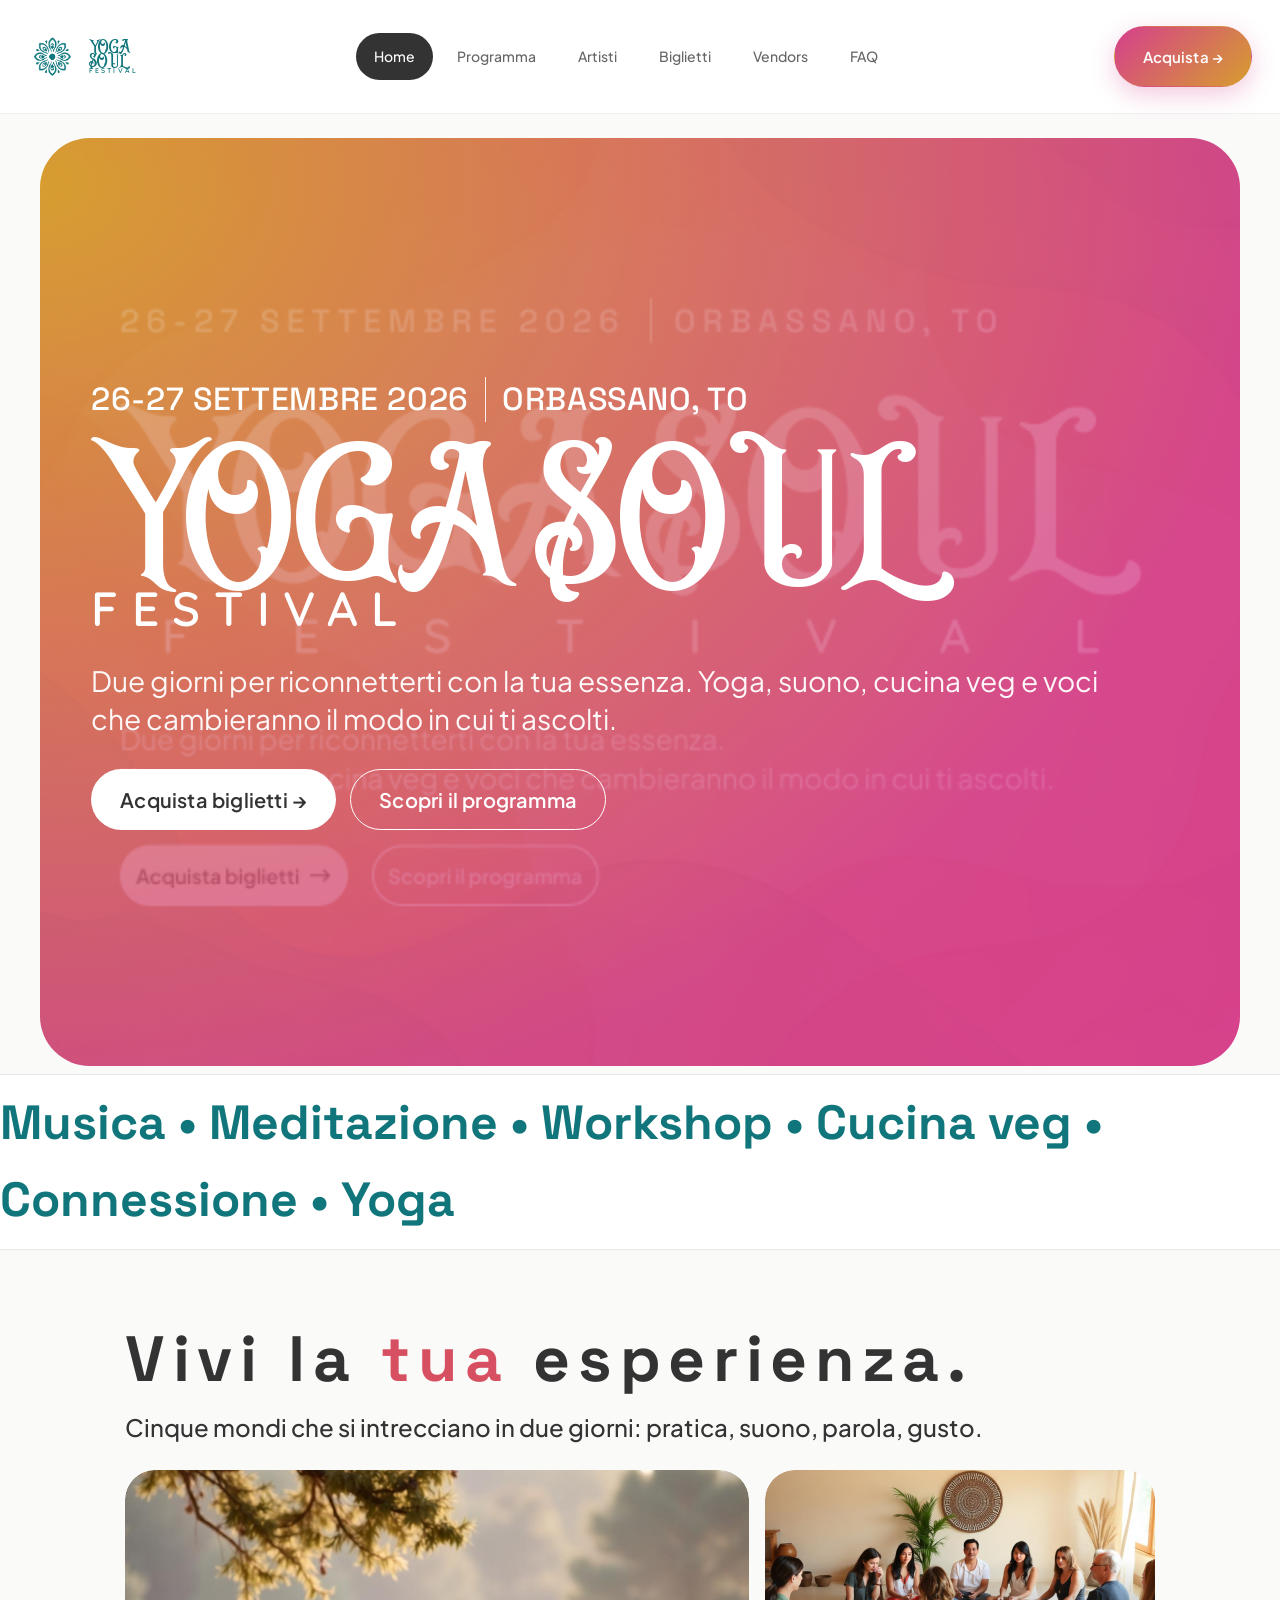
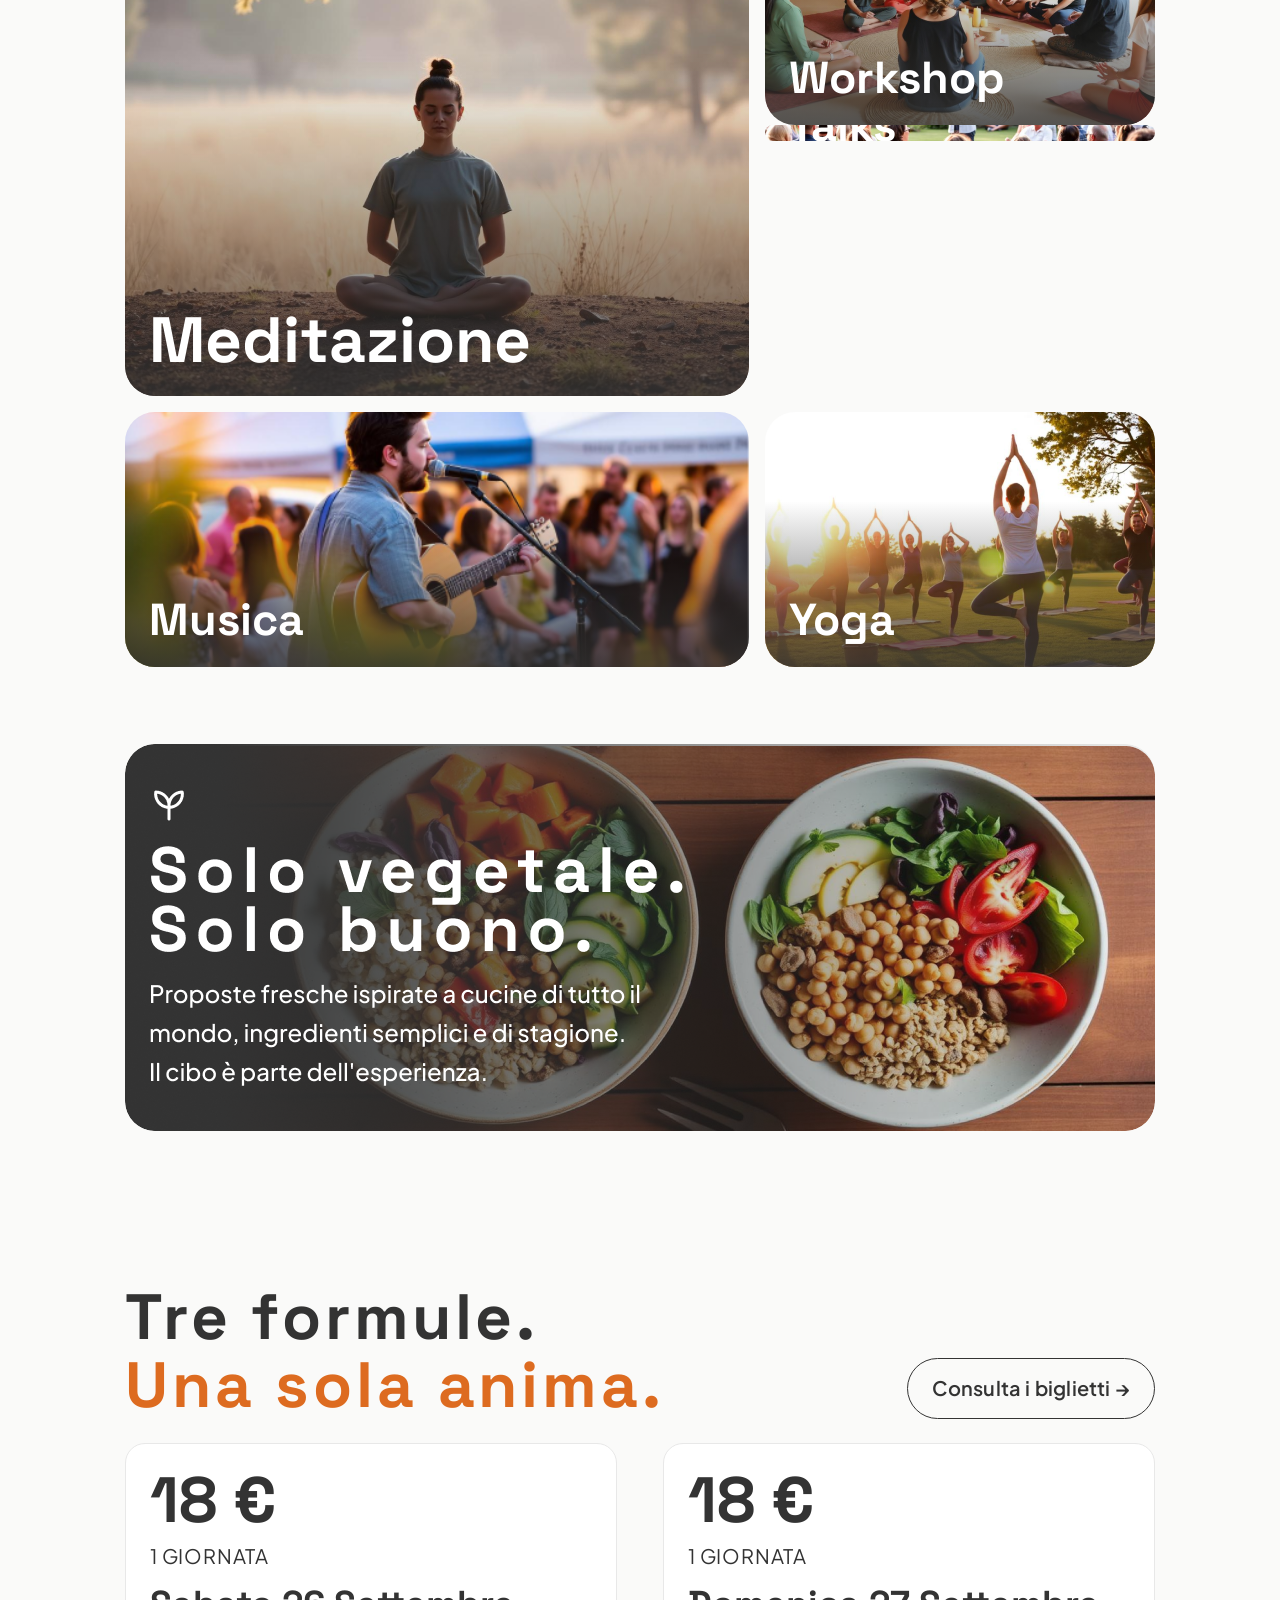
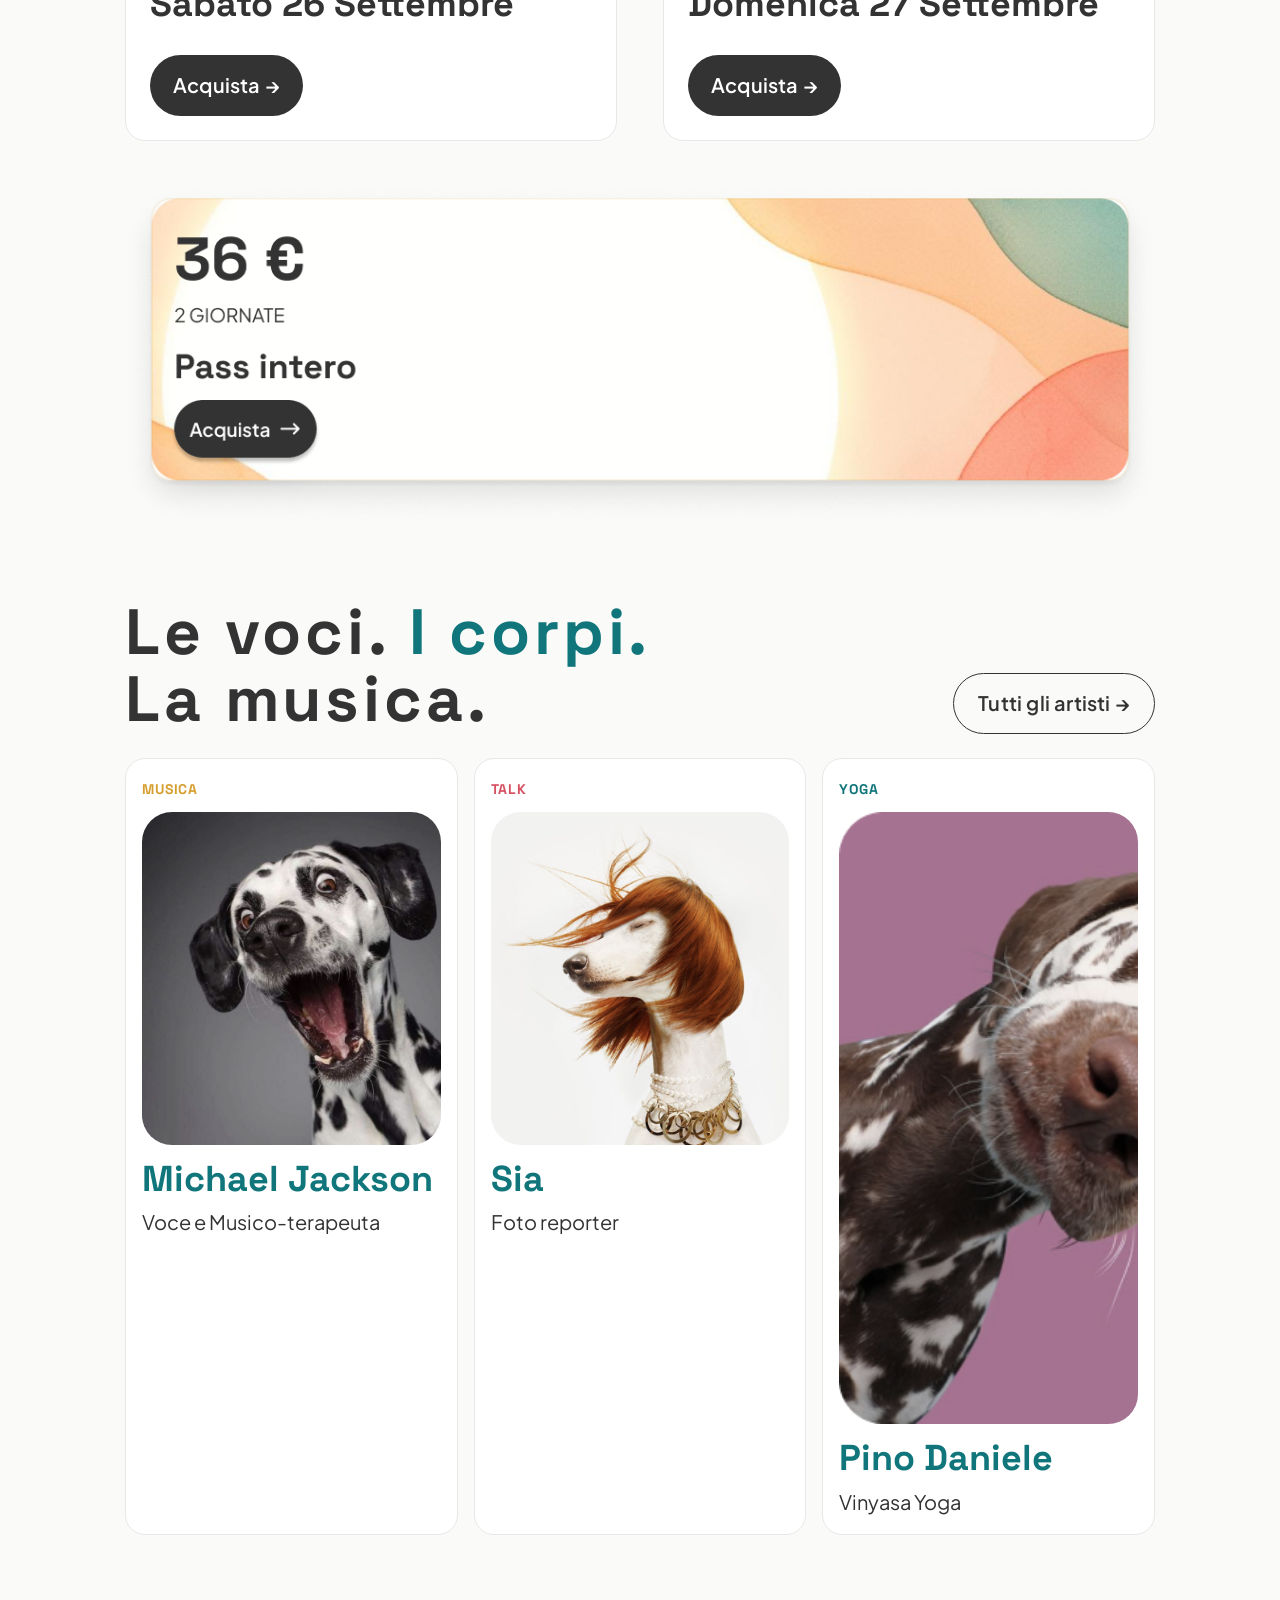
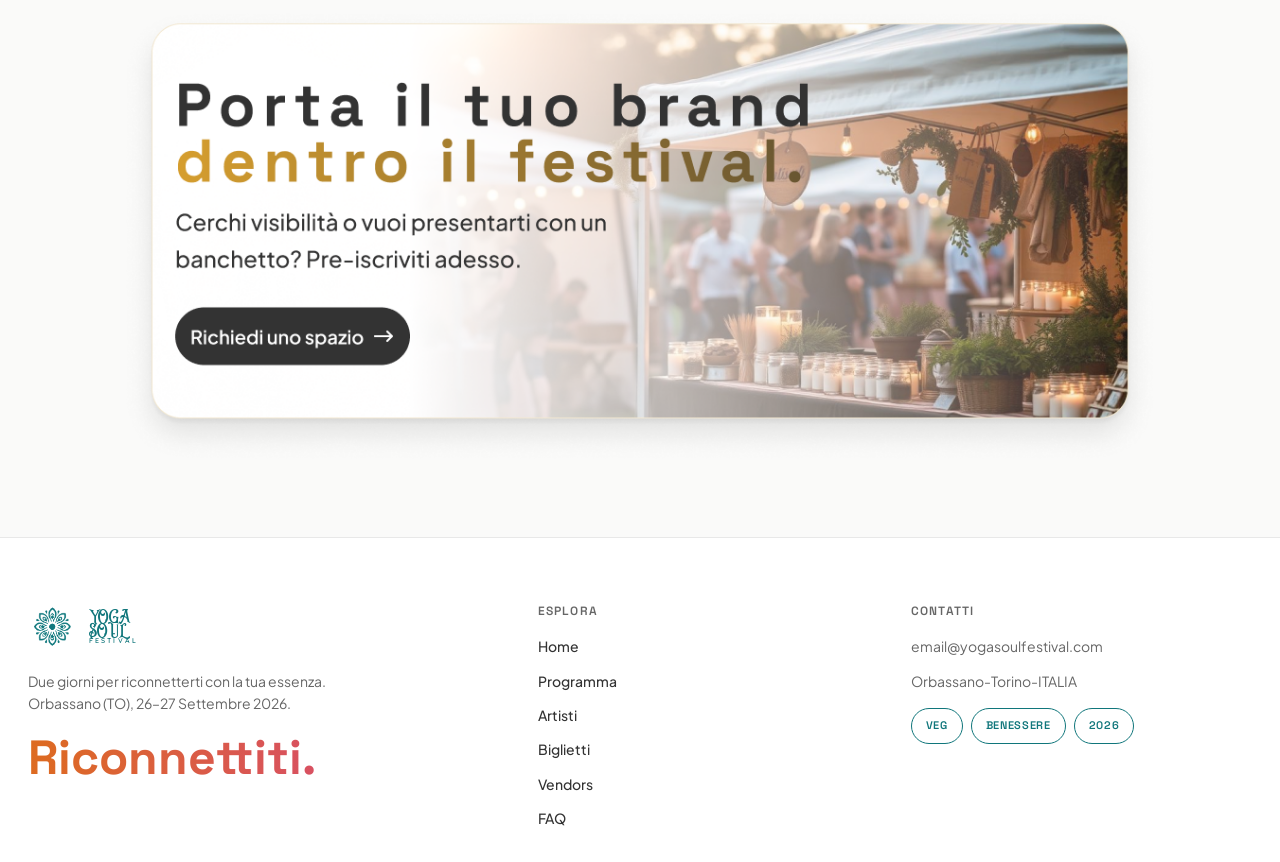
==== commit c5603d15: "font installato" ====
--- a/index.html
+++ b/index.html
@@ -13,7 +13,7 @@
       <a href="index.html" class="navbar-logo">
         <img src="assets/figma/logo.png" alt="" width="49" height="49">
         <span class="navbar-logo-text">
-          <span class="navbar-logo-yoga">YOGA SOUL</span>
+          <span class="navbar-logo-yoga">YOGA<br>SOUL</span>
           <span class="navbar-logo-festival">FESTIVAL</span>
         </span>
       </a>
@@ -42,7 +42,7 @@
             <span>ORBASSANO, TO</span>
           </div>
           <div class="hero-brand">
-            <img class="hero-yoga-soul" src="assets/figma/hero-yoga-soul.svg" alt="YOGA SOUL" width="948" height="120">
+            <p class="hero-yoga-soul">YOGA SOUL</p>
             <p class="hero-title-festival">FESTIVAL</p>
           </div>
           <p class="hero-subtitle">Due giorni per riconnetterti con la tua essenza. Yoga, suono, cucina veg e voci che cambieranno il modo in cui ti ascolti.</p>
@@ -175,7 +175,7 @@
         <a href="index.html" class="footer-logo">
           <img src="assets/figma/logo.png" alt="" width="49" height="49">
           <span class="navbar-logo-text">
-            <span class="navbar-logo-yoga">YOGA SOUL</span>
+            <span class="navbar-logo-yoga">YOGA<br>SOUL</span>
             <span class="navbar-logo-festival">FESTIVAL</span>
           </span>
         </a>
--- a/style.css
+++ b/style.css
@@ -1,4 +1,12 @@
 @import url("https://fonts.googleapis.com/css2?family=Plus+Jakarta+Sans:wght@400;500;600;700&family=Quicksand:wght@600;700&family=Space+Grotesk:wght@400;500;600;700&display=swap");
+
+@font-face {
+  font-family: "Sacred Bridge Demo";
+  src: url("assets/fonts/SacredBridgeDemo.ttf") format("truetype");
+  font-weight: 400;
+  font-style: normal;
+  font-display: swap;
+}
 
 :root {
   --color-teal: #10767b;
@@ -20,6 +28,7 @@
   --font-display: "Space Grotesk", sans-serif;
   --font-body: "Plus Jakarta Sans", sans-serif;
   --font-logo-sub: "Quicksand", sans-serif;
+  --font-sacred: "Sacred Bridge Demo", Georgia, serif;
 
   --container-max: 1280px;
   --content-max: 1200px;
@@ -290,11 +299,11 @@
 }
 
 .navbar-logo-yoga {
-  font-family: var(--font-display);
+  font-family: var(--font-sacred);
   font-size: 15px;
-  font-weight: 700;
-  color: var(--color-teal);
-  white-space: pre-line;
+  font-weight: 400;
+  line-height: 14px;
+  color: var(--color-teal);
 }
 
 .navbar-logo-festival {
--- a/home.css
+++ b/home.css
@@ -76,9 +76,14 @@
 }
 
 .page-home .hero-yoga-soul {
-  width: min(948px, 100%);
-  height: auto;
-  display: block;
+  margin: 0;
+  max-width: 100%;
+  font-family: var(--font-sacred);
+  font-size: clamp(72px, 12vw, 180px);
+  font-weight: 400;
+  line-height: 0.67;
+  color: #fff;
+  letter-spacing: -0.01em;
 }
 
 .page-home .hero-title-festival {
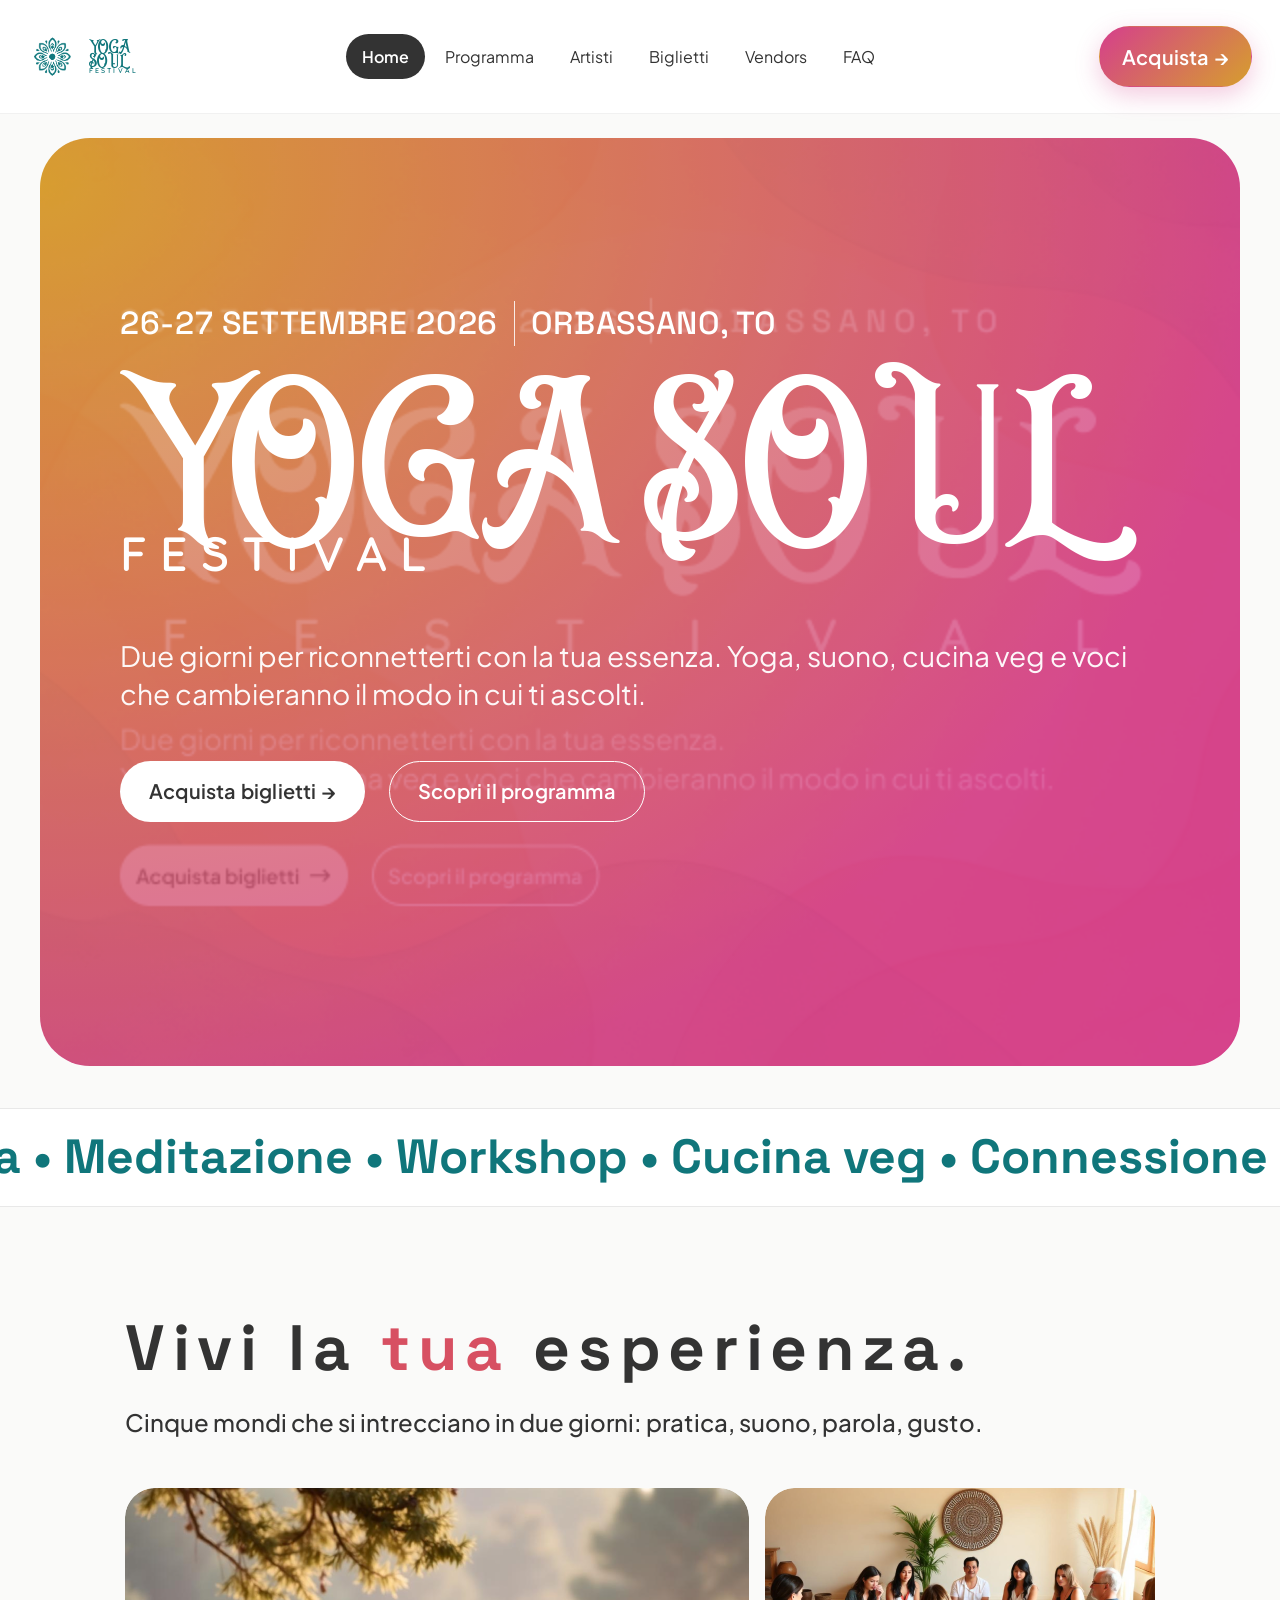
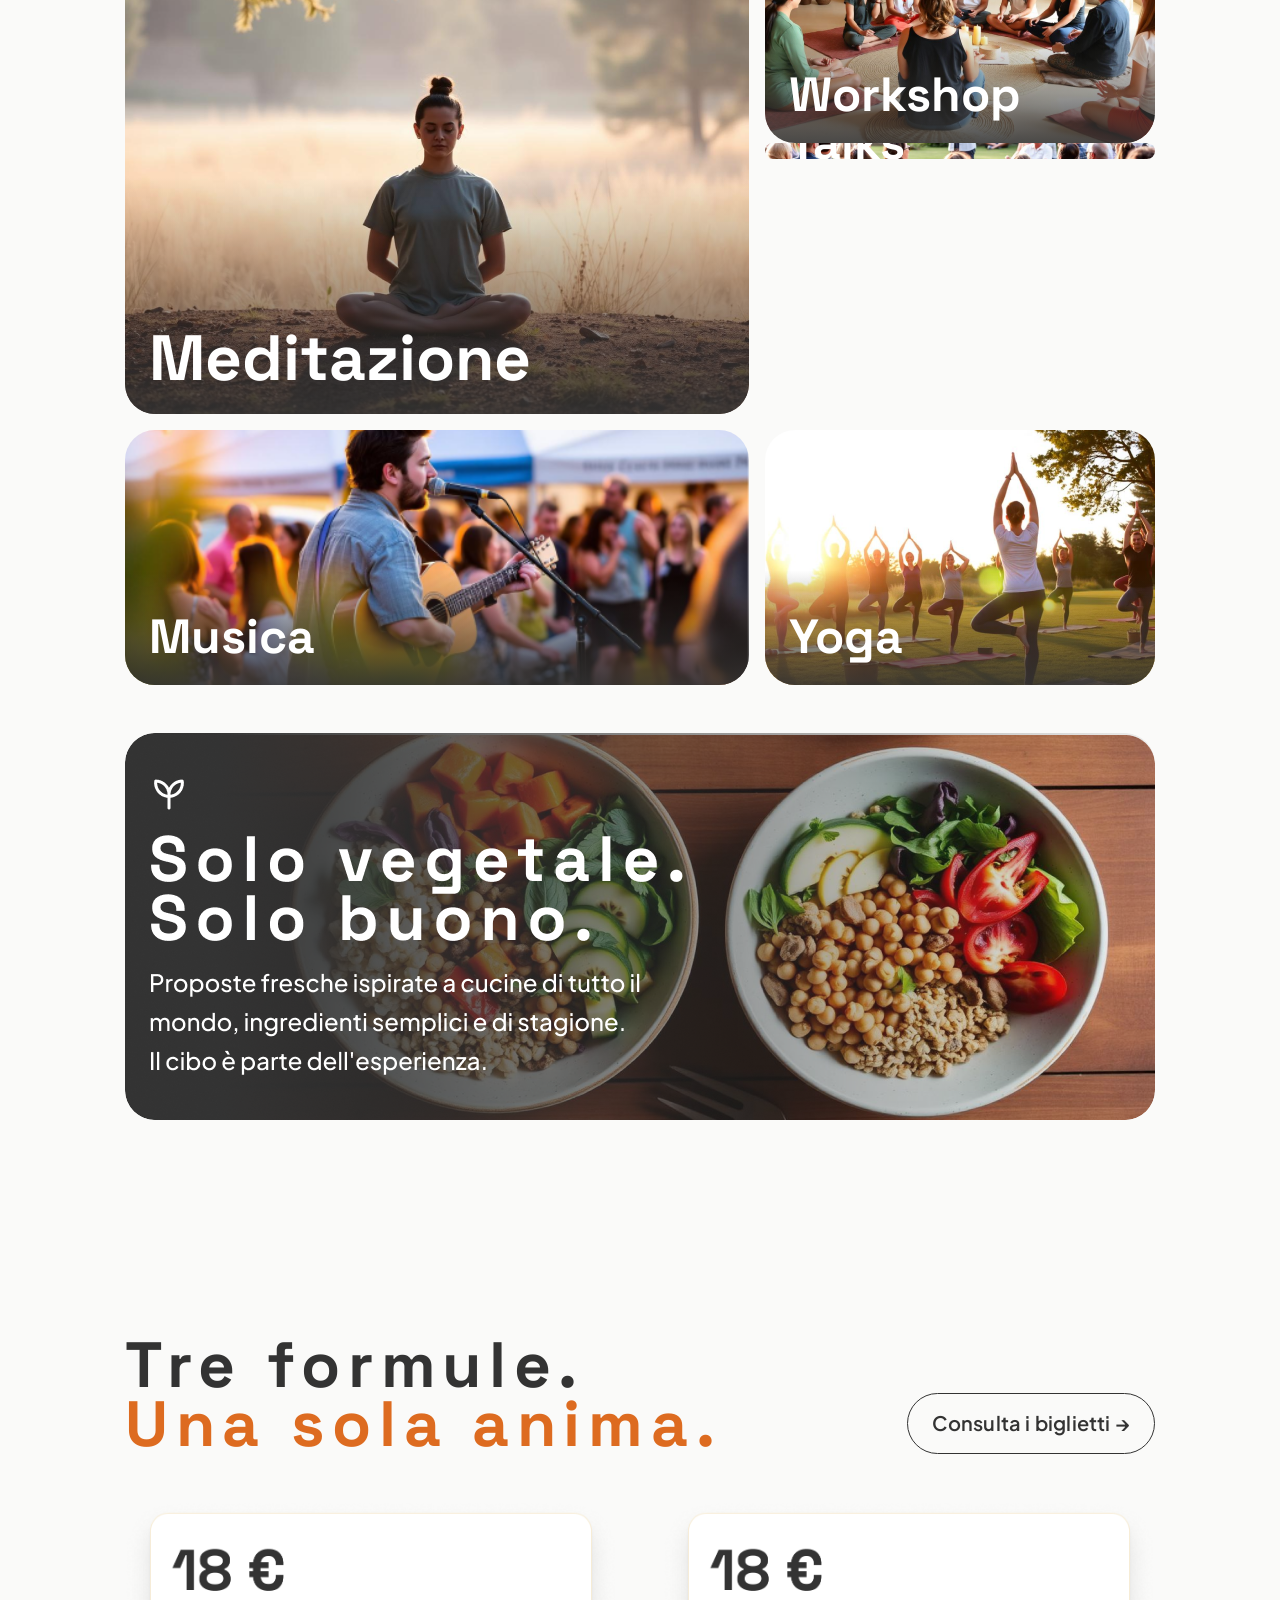
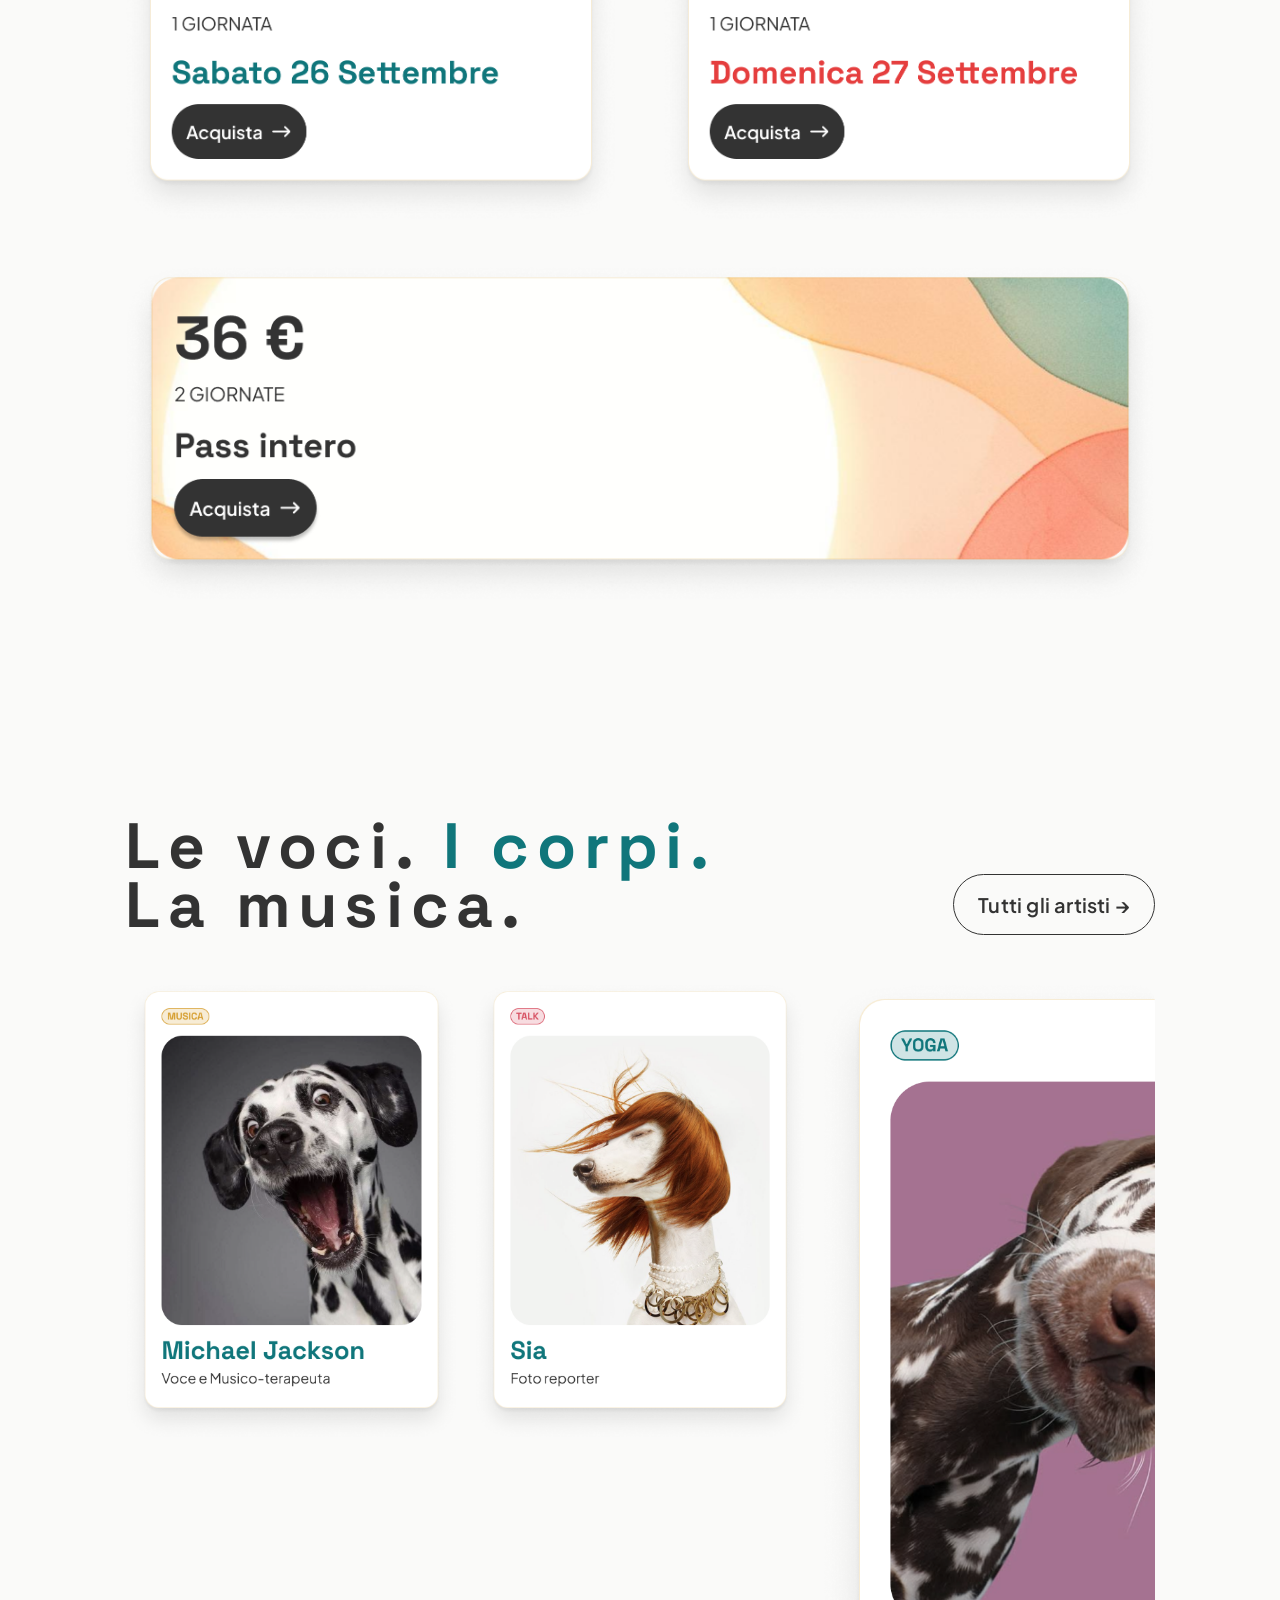
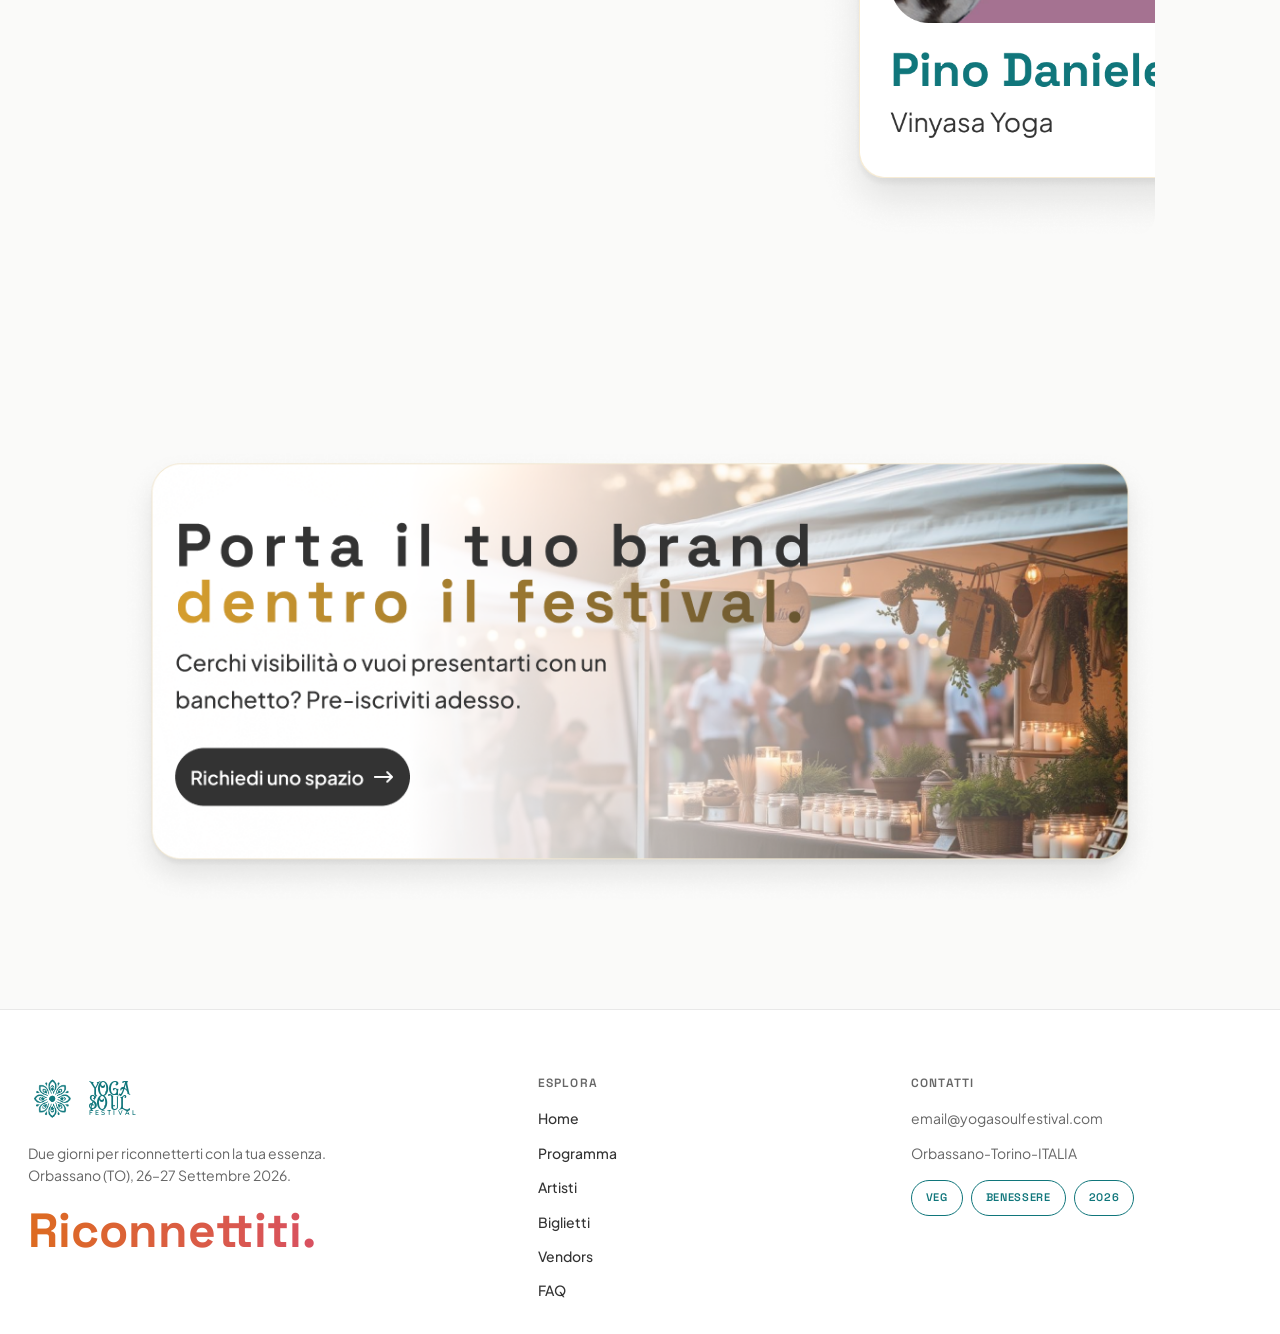
==== commit 58f346e2: "Homepage check" ====
--- a/index.html
+++ b/index.html
@@ -55,13 +55,10 @@
     </section>
 
     <div class="marquee" aria-hidden="true">
-      <div class="marquee-track">
-        <span>Musica • Meditazione • Workshop • Cucina veg • Connessione • Yoga</span>
-        <span>Musica • Meditazione • Workshop • Cucina veg • Connessione • Yoga</span>
-      </div>
+      <p class="marquee-text">Musica • Meditazione • Workshop • Cucina veg • Connessione • Yoga</p>
     </div>
 
-    <section class="home-section">
+    <section class="home-section home-section--experience">
       <div class="container container-content">
         <header class="home-section-header">
           <h2 class="home-h2">Vivi la <span class="c-pink">tua</span> esperienza.</h2>
@@ -70,33 +67,29 @@
 
         <div class="bento">
           <article class="bento-item bento-item--lg">
-            <img src="assets/figma/bento-meditazione.png" alt="Meditazione">
+            <img src="assets/figma/bento-meditazione.png" alt="">
             <div class="bento-overlay"><h3>Meditazione</h3></div>
           </article>
           <div class="bento-col">
             <article class="bento-item bento-item--sm">
-              <img src="assets/figma/bento-workshop.png" alt="Workshop">
+              <img src="assets/figma/bento-workshop.png" alt="">
               <div class="bento-overlay"><h3>Workshop</h3></div>
             </article>
             <article class="bento-item bento-item--sm">
-              <img src="assets/figma/bento-talks.png" alt="Talks">
+              <img src="assets/figma/bento-talks.png" alt="">
               <div class="bento-overlay"><h3>Talks</h3></div>
             </article>
           </div>
           <article class="bento-item bento-item--md bento-item--musica">
-            <img src="assets/figma/bento-musica.png" alt="Musica">
+            <img src="assets/figma/bento-musica.png" alt="">
             <div class="bento-overlay"><h3>Musica</h3></div>
           </article>
           <article class="bento-item bento-item--md bento-item--yoga">
-            <img src="assets/figma/bento-yoga.png" alt="Yoga">
+            <img src="assets/figma/bento-yoga.png" alt="">
             <div class="bento-overlay"><h3>Yoga</h3></div>
           </article>
         </div>
-      </div>
-    </section>
 
-    <section class="home-section home-section--tight">
-      <div class="container container-content">
         <figure class="food-figure">
           <img src="assets/figma/food-banner-full.png" alt="Solo vegetale. Solo buono.">
         </figure>
@@ -111,26 +104,20 @@
         </header>
 
         <div class="tickets-preview">
-          <article class="ticket-preview-card">
-            <p class="ticket-preview-price">18 €</p>
-            <p class="ticket-preview-label">1 GIORNATA</p>
-            <h3 class="ticket-preview-day c-teal">Sabato 26 Settembre</h3>
-            <a href="biglietti.html" class="btn btn-dark btn-sm">Acquista →</a>
-          </article>
-          <article class="ticket-preview-card">
-            <p class="ticket-preview-price">18 €</p>
-            <p class="ticket-preview-label">1 GIORNATA</p>
-            <h3 class="ticket-preview-day c-red">Domenica 27 Settembre</h3>
-            <a href="biglietti.html" class="btn btn-dark btn-sm">Acquista →</a>
-          </article>
-          <a href="biglietti.html" class="ticket-preview-card ticket-preview-card--wide ticket-preview-card--figma">
-            <img src="assets/figma/ticket-pattern.png" alt="Pass intero 36 € — 2 giornate">
+          <a href="biglietti.html" class="ticket-figma">
+            <img src="assets/figma/ticket-sabato.png" alt="18 € — Sabato 26 Settembre">
+          </a>
+          <a href="biglietti.html" class="ticket-figma">
+            <img src="assets/figma/ticket-domenica.png" alt="18 € — Domenica 27 Settembre">
+          </a>
+          <a href="biglietti.html" class="ticket-figma ticket-figma--wide">
+            <img src="assets/figma/ticket-pattern.png" alt="36 € — Pass intero">
           </a>
         </div>
       </div>
     </section>
 
-    <section class="home-section home-section--tight">
+    <section class="home-section">
       <div class="container container-content">
         <header class="home-section-header home-section-header--row">
           <h2 class="home-h2 home-h2--multiline">Le voci. <span class="c-teal">I corpi.</span><br>La musica.</h2>
@@ -138,29 +125,20 @@
         </header>
 
         <div class="home-artists">
-          <article class="home-artist-card">
-            <span class="home-artist-tag c-yellow">MUSICA</span>
-            <img src="assets/figma/artist-michael-jackson.png" alt="Michael Jackson">
-            <h3>Michael Jackson</h3>
-            <p>Voce e Musico-terapeuta</p>
-          </article>
-          <article class="home-artist-card">
-            <span class="home-artist-tag c-pink">TALK</span>
-            <img src="assets/figma/artist-sia.png" alt="Sia">
-            <h3>Sia</h3>
-            <p>Foto reporter</p>
-          </article>
-          <article class="home-artist-card">
-            <span class="home-artist-tag c-teal">YOGA</span>
-            <img src="assets/figma/artist-pino-daniele.png" alt="Pino Daniele">
-            <h3>Pino Daniele</h3>
-            <p>Vinyasa Yoga</p>
-          </article>
+          <a href="artista.html" class="home-artist-figma">
+            <img src="assets/figma/artist-card-mj.png" alt="Michael Jackson — Musica">
+          </a>
+          <a href="artista.html" class="home-artist-figma">
+            <img src="assets/figma/artist-card-sia.png" alt="Sia — Talk">
+          </a>
+          <a href="artista.html" class="home-artist-figma">
+            <img src="assets/figma/artist-card-pino.png" alt="Pino Daniele — Yoga">
+          </a>
         </div>
       </div>
     </section>
 
-    <section class="home-section home-section--tight">
+    <section class="home-section home-section--last">
       <div class="container container-content">
         <a href="vendors.html" class="vendor-banner">
           <img src="assets/figma/sponsor-banner.png" alt="Porta il tuo brand dentro il festival.">
--- a/style.css
+++ b/style.css
@@ -319,8 +319,9 @@
   justify-self: center;
   display: inline-flex;
   align-items: center;
-  gap: 6px;
-  padding: 6px;
+  gap: 4px;
+  min-height: 65px;
+  padding: 10px;
   border-radius: var(--radius-pill);
   background: rgba(255, 255, 255, 0.4);
   backdrop-filter: blur(8px);
@@ -329,12 +330,12 @@
 }
 
 .navbar-link {
-  padding: 12px 18px;
+  padding: 10px 16px;
   border-radius: var(--radius-pill);
   font-family: var(--font-body);
-  font-size: 14px;
-  font-weight: 500;
-  color: var(--color-muted);
+  font-size: 16px;
+  font-weight: 400;
+  color: var(--color-text);
   transition: background var(--transition), color var(--transition);
 }
 
@@ -345,6 +346,7 @@
 .navbar-link.is-active {
   background: var(--color-text);
   color: var(--color-white);
+  font-weight: 600;
 }
 
 .navbar-cta {
--- a/home.css
+++ b/home.css
@@ -1,8 +1,10 @@
-/* Homepage — pixel-aligned to Figma frame "Home page" (435:179) */
+/* Homepage — aligned to Figma frame "Home page" (435:179) */
 
 .page-home {
   --content-w: 1030px;
   --hero-w: 1200px;
+  --section-gap: 108px;
+  --inner-gap: 48px;
 }
 
 .page-home .container-hero {
@@ -15,17 +17,50 @@
   margin-inline: auto;
 }
 
-/* Hero */
+/* ── Navbar (homepage overrides) ── */
+.page-home .navbar-link {
+  padding: 10px 16px;
+  font-size: 16px;
+  font-weight: 400;
+  color: #333;
+}
+
+.page-home .navbar-link.is-active {
+  font-weight: 600;
+  color: #fff;
+}
+
+.page-home .navbar-links {
+  min-height: 65px;
+  padding: 10px;
+  gap: 4px;
+  background: rgba(255, 255, 255, 0.4);
+  border: 1px solid rgba(255, 255, 255, 0.6);
+}
+
+.page-home .navbar-cta {
+  min-height: 61px;
+  padding: 0 22px;
+  font-size: 20px;
+}
+
+/* ── Hero ── */
 .page-home .home-hero {
-  margin-top: 24px;
-  padding-bottom: 8px;
+  margin-top: 0;
+  padding-top: 24px;
+}
+
+.page-home .home-hero .container {
+  max-width: none;
 }
 
 .page-home .home-hero-box {
   position: relative;
+  max-width: none;
+  margin-inline: 0;
   border-radius: 50px;
   min-height: 928px;
-  padding: clamp(40px, 5vw, 72px) clamp(24px, 4vw, 80px);
+  padding: 160px 80px 120px;
   background: radial-gradient(
     ellipse 102% 102% at 0% 5%,
     #d69e2e 0%,
@@ -34,7 +69,11 @@
   overflow: hidden;
   display: flex;
   flex-direction: column;
-  justify-content: center;
+  justify-content: flex-start;
+}
+
+.page-home .home-hero-box::before {
+  display: none;
 }
 
 .page-home .home-hero-box::after {
@@ -49,6 +88,7 @@
 .page-home .home-hero-box > * {
   position: relative;
   z-index: 1;
+  max-width: 1040px;
 }
 
 .page-home .hero-meta {
@@ -56,8 +96,9 @@
   align-items: center;
   flex-wrap: wrap;
   gap: 16px;
+  margin: 0;
   font-family: var(--font-display);
-  font-size: clamp(18px, 2.5vw, 32px);
+  font-size: 32px;
   font-weight: 500;
   letter-spacing: 0.02em;
   text-transform: uppercase;
@@ -68,26 +109,24 @@
   width: 1px;
   height: 45px;
   background: rgba(255, 255, 255, 0.85);
+  flex-shrink: 0;
 }
 
 .page-home .hero-brand {
-  margin-top: clamp(20px, 3vw, 36px);
-  max-width: 100%;
+  margin-top: 48px;
 }
 
 .page-home .hero-yoga-soul {
   margin: 0;
-  max-width: 100%;
   font-family: var(--font-sacred);
-  font-size: clamp(72px, 12vw, 180px);
+  font-size: clamp(80px, 14vw, 180px);
   font-weight: 400;
   line-height: 0.67;
   color: #fff;
-  letter-spacing: -0.01em;
 }
 
 .page-home .hero-title-festival {
-  margin: 8px 0 0;
+  margin: 0;
   font-family: var(--font-logo-sub);
   font-size: clamp(28px, 4vw, 48px);
   font-weight: 600;
@@ -98,8 +137,7 @@
 }
 
 .page-home .hero-subtitle {
-  margin-top: 18px;
-  max-width: 1040px;
+  margin-top: 48px;
   font-family: var(--font-body);
   font-size: clamp(18px, 2.2vw, 28px);
   font-weight: 400;
@@ -108,10 +146,10 @@
 }
 
 .page-home .hero-actions {
-  margin-top: 32px;
+  margin-top: 48px;
   display: flex;
   flex-wrap: wrap;
-  gap: 14px;
+  gap: 24px;
 }
 
 .page-home .btn-white {
@@ -137,49 +175,51 @@
   background: rgba(255, 255, 255, 0.12);
 }
 
-/* Marquee — static feel like Figma (no scroll on desktop) */
+/* ── Marquee ── */
 .page-home .marquee {
+  margin-top: 42px;
+  min-height: 99px;
+  display: flex;
+  align-items: center;
+  justify-content: center;
   background: #fff;
   border-top: 1px solid var(--color-border);
   border-bottom: 1px solid var(--color-border);
 }
 
-.page-home .marquee-track {
-  justify-content: center;
-  width: 100%;
-  animation: none;
-  padding: 10px 0;
+.page-home .marquee-text {
+  margin: 0;
+  padding: 10px 24px;
   font-family: var(--font-display);
   font-size: clamp(28px, 4vw, 48px);
   font-weight: 700;
   color: #10767b;
-  letter-spacing: 0;
-  gap: 0;
-}
-
-.page-home .marquee-track span:last-child {
-  display: none;
-}
-
-/* Section typography */
+  text-align: center;
+  white-space: nowrap;
+}
+
+/* ── Sections ── */
 .page-home .home-section {
-  padding: clamp(48px, 6vw, 80px) 0;
-}
-
-.page-home .home-section--tight {
-  padding-top: 0;
+  padding: var(--section-gap) 0;
+}
+
+.page-home .home-section--experience {
+  padding-top: var(--section-gap);
+}
+
+.page-home .home-section--last {
+  padding-bottom: var(--section-gap);
 }
 
 .page-home .home-section-header {
-  margin-bottom: 24px;
+  margin-bottom: var(--inner-gap);
 }
 
 .page-home .home-section-header--row {
   display: flex;
   align-items: flex-end;
   justify-content: space-between;
-  gap: 20px;
-  flex-wrap: wrap;
+  gap: 24px;
 }
 
 .page-home .home-h2 {
@@ -187,32 +227,27 @@
   font-family: var(--font-display);
   font-size: clamp(36px, 5vw, 64px);
   font-weight: 700;
-  letter-spacing: 0.12em;
+  letter-spacing: 7.68px;
   line-height: 1.05;
   color: #333;
 }
 
 .page-home .home-h2--multiline {
-  letter-spacing: 0.06em;
-}
-
-.page-home .home-h2--light {
-  color: #fff;
+  line-height: 0.92;
 }
 
 .page-home .home-lead {
-  margin-top: 14px;
+  margin-top: 24px;
+  font-family: var(--font-body);
   font-size: clamp(16px, 2vw, 24px);
   font-weight: 500;
+  line-height: 1.4;
   color: #333;
-  max-width: 1030px;
 }
 
 .page-home .c-pink { color: #d75062; }
 .page-home .c-orange { color: #dd6b20; }
 .page-home .c-teal { color: #10767b; }
-.page-home .c-red { color: #e53e3e; }
-.page-home .c-yellow { color: #d69e2e; }
 
 .page-home .btn-outline-dark {
   min-height: 61px;
@@ -223,32 +258,25 @@
   font-size: 20px;
   font-weight: 600;
   white-space: nowrap;
+  flex-shrink: 0;
 }
 
 .page-home .btn-outline-dark:hover {
   background: rgba(51, 51, 51, 0.05);
 }
 
-.page-home .btn-sm {
-  min-height: 61px;
-  padding: 0 22px;
-  font-size: 20px;
-  align-self: flex-start;
-  margin-top: auto;
-}
-
-/* Bento grid — Figma: 624 + 16 + 390 top; 504 + 22 + 504 bottom */
+/* ── Bento (624 + 16 + 390 | Musica + Yoga bottom row) ── */
 .page-home .bento {
   display: grid;
-  grid-template-columns: 624fr 16px 390fr;
+  grid-template-columns: minmax(0, 624fr) 16px minmax(0, 390fr);
   grid-template-rows: 526px 16px 255px;
-  gap: 0;
 }
 
 .page-home .bento-item {
   position: relative;
   border-radius: 30px;
   overflow: hidden;
+  min-height: 0;
 }
 
 .page-home .bento-item img {
@@ -264,7 +292,13 @@
   display: flex;
   align-items: flex-end;
   padding: 24px;
-  background: linear-gradient(180deg, rgba(51, 51, 51, 0) 35%, rgba(51, 51, 51, 0.82) 100%);
+  background: linear-gradient(
+    180deg,
+    rgba(51, 51, 51, 0) 0%,
+    rgba(51, 51, 51, 0) 55%,
+    rgba(51, 51, 51, 0.88) 100%
+  );
+  pointer-events: none;
 }
 
 .page-home .bento-overlay h3 {
@@ -281,7 +315,7 @@
 }
 
 .page-home .bento-item--lg .bento-overlay h3 {
-  font-size: clamp(36px, 5vw, 64px);
+  font-size: 64px;
 }
 
 .page-home .bento-col {
@@ -289,11 +323,11 @@
   grid-row: 1;
   display: grid;
   grid-template-rows: 255px 16px 255px;
-  gap: 0;
+  min-height: 0;
 }
 
 .page-home .bento-item--sm .bento-overlay h3 {
-  font-size: clamp(28px, 3.5vw, 48px);
+  font-size: 48px;
 }
 
 .page-home .bento-item--musica {
@@ -307,12 +341,12 @@
 }
 
 .page-home .bento-item--md .bento-overlay h3 {
-  font-size: clamp(28px, 3.5vw, 48px);
-}
-
-/* Food — full exported frame */
+  font-size: 48px;
+}
+
+/* Food — inside experience section, 48px below bento */
 .page-home .food-figure {
-  margin: 0;
+  margin: var(--inner-gap) 0 0;
   border-radius: 30px;
   overflow: hidden;
 }
@@ -323,132 +357,70 @@
   display: block;
 }
 
-/* Tickets preview */
+/* ── Tickets (Figma exports) ── */
 .page-home .tickets-preview {
   display: grid;
-  grid-template-columns: 1fr 1fr;
-  gap: 46px 46px;
-}
-
-.page-home .ticket-preview-card {
-  position: relative;
-  min-height: 298px;
-  padding: 24px;
+  grid-template-columns: repeat(2, minmax(0, 1fr));
+  gap: 46px;
+}
+
+.page-home .ticket-figma {
+  display: block;
   border-radius: 20px;
-  border: 1px solid var(--color-border);
-  background: #fff;
-  display: flex;
-  flex-direction: column;
-}
-
-.page-home .ticket-preview-price {
-  margin: 0;
-  font-family: var(--font-display);
-  font-size: clamp(40px, 5vw, 64px);
-  font-weight: 700;
-  line-height: 1;
-  color: #333;
-}
-
-.page-home .ticket-preview-label {
-  margin: 8px 0 0;
-  font-size: 20px;
-  font-weight: 400;
-  letter-spacing: 0.04em;
-  text-transform: uppercase;
-  color: #333;
-}
-
-.page-home .ticket-preview-day {
-  margin: 12px 0 0;
-  font-family: var(--font-display);
-  font-size: clamp(24px, 3vw, 36px);
-  font-weight: 700;
-  color: #333;
-}
-
-.page-home .ticket-preview-card--figma {
-  padding: 0;
-  border: 0;
-  background: transparent;
-  display: block;
   overflow: hidden;
-  grid-column: 1 / -1;
-}
-
-.page-home .ticket-preview-card--figma img {
+  line-height: 0;
+}
+
+.page-home .ticket-figma img {
   width: 100%;
   height: auto;
   display: block;
+}
+
+.page-home .ticket-figma--wide {
+  grid-column: 1 / -1;
+  border-radius: 30px;
+}
+
+.page-home .ticket-figma--wide img {
+  border-radius: 30px;
+}
+
+/* ── Artists (Figma card exports) ── */
+.page-home .home-artists {
+  display: grid;
+  grid-template-columns: repeat(3, minmax(0, 1fr));
+  gap: 16px;
+}
+
+.page-home .home-artist-figma {
+  display: block;
+  line-height: 0;
   border-radius: 20px;
-}
-
+  overflow: hidden;
+}
+
+.page-home .home-artist-figma img {
+  width: 100%;
+  height: auto;
+  display: block;
+}
+
+/* ── Vendor banner ── */
 .page-home .vendor-banner {
   display: block;
   border-radius: 30px;
   overflow: hidden;
-}
-
-/* Home artists */
-.page-home .home-artists {
-  display: grid;
-  grid-template-columns: repeat(3, 1fr);
-  gap: 16px;
-}
-
-.page-home .home-artist-card {
-  padding: 16px;
-  border-radius: 20px;
-  border: 1px solid var(--color-border);
-  background: #fff;
-}
-
-.page-home .home-artist-tag {
-  display: inline-block;
-  font-family: var(--font-display);
-  font-size: 14px;
-  font-weight: 700;
-  letter-spacing: 0.06em;
-  text-transform: uppercase;
-}
-
-.page-home .home-artist-card img {
+  line-height: 0;
+}
+
+.page-home .vendor-banner img {
   width: 100%;
   height: auto;
-  border-radius: 30px;
-  margin-top: 12px;
-  display: block;
-}
-
-.page-home .home-artist-card h3 {
-  margin: 14px 0 0;
-  font-family: var(--font-display);
-  font-size: clamp(24px, 3vw, 36px);
-  font-weight: 700;
-  color: #10767b;
-}
-
-.page-home .home-artist-card p {
-  margin-top: 6px;
-  font-size: 20px;
-  font-weight: 400;
-  color: #333;
-}
-
-/* Vendor banner */
-.page-home .vendor-banner {
-  position: relative;
-  border-radius: 30px;
-  overflow: hidden;
-}
-
-.page-home .vendor-banner > img {
-  width: 100%;
-  height: auto;
-  display: block;
-}
-
-/* Responsive */
+  display: block;
+}
+
+/* ── Responsive ── */
 @media (max-width: 1100px) {
   .page-home .bento {
     grid-template-columns: 1fr 1fr;
@@ -458,7 +430,8 @@
 
   .page-home .bento-item--lg,
   .page-home .bento-col,
-  .page-home .bento-item--md {
+  .page-home .bento-item--musica,
+  .page-home .bento-item--yoga {
     grid-column: auto;
     grid-row: auto;
   }
@@ -477,35 +450,50 @@
     grid-column: 1 / -1;
     min-height: 320px;
   }
+
+  .page-home .bento-item--lg .bento-overlay h3 {
+    font-size: clamp(36px, 5vw, 64px);
+  }
+
+  .page-home .bento-item--sm .bento-overlay h3,
+  .page-home .bento-item--md .bento-overlay h3 {
+    font-size: clamp(28px, 3.5vw, 48px);
+  }
 }
 
 @media (max-width: 900px) {
   .page-home .home-hero-box {
     min-height: auto;
+    padding: 80px 32px 64px;
     border-radius: 30px;
   }
 
-  .page-home .tickets-preview {
+  .page-home .hero-meta {
+    font-size: clamp(18px, 4vw, 32px);
+  }
+
+  .page-home .home-h2 {
+    letter-spacing: 0.06em;
+  }
+
+  .page-home .tickets-preview,
+  .page-home .home-artists {
     grid-template-columns: 1fr;
     gap: 16px;
   }
 
-  .page-home .home-artists {
-    grid-template-columns: 1fr;
-  }
-
-  .page-home .marquee-track span:last-child {
-    display: inline;
-  }
-
-  .page-home .marquee-track {
-    animation: marquee 28s linear infinite;
-    width: max-content;
-    justify-content: flex-start;
+  .page-home .marquee-text {
+    font-size: clamp(20px, 5vw, 32px);
+    white-space: normal;
+    text-align: center;
   }
 }
 
 @media (max-width: 600px) {
+  .page-home .home-section {
+    padding: 64px 0;
+  }
+
   .page-home .hero-actions,
   .page-home .home-section-header--row {
     flex-direction: column;
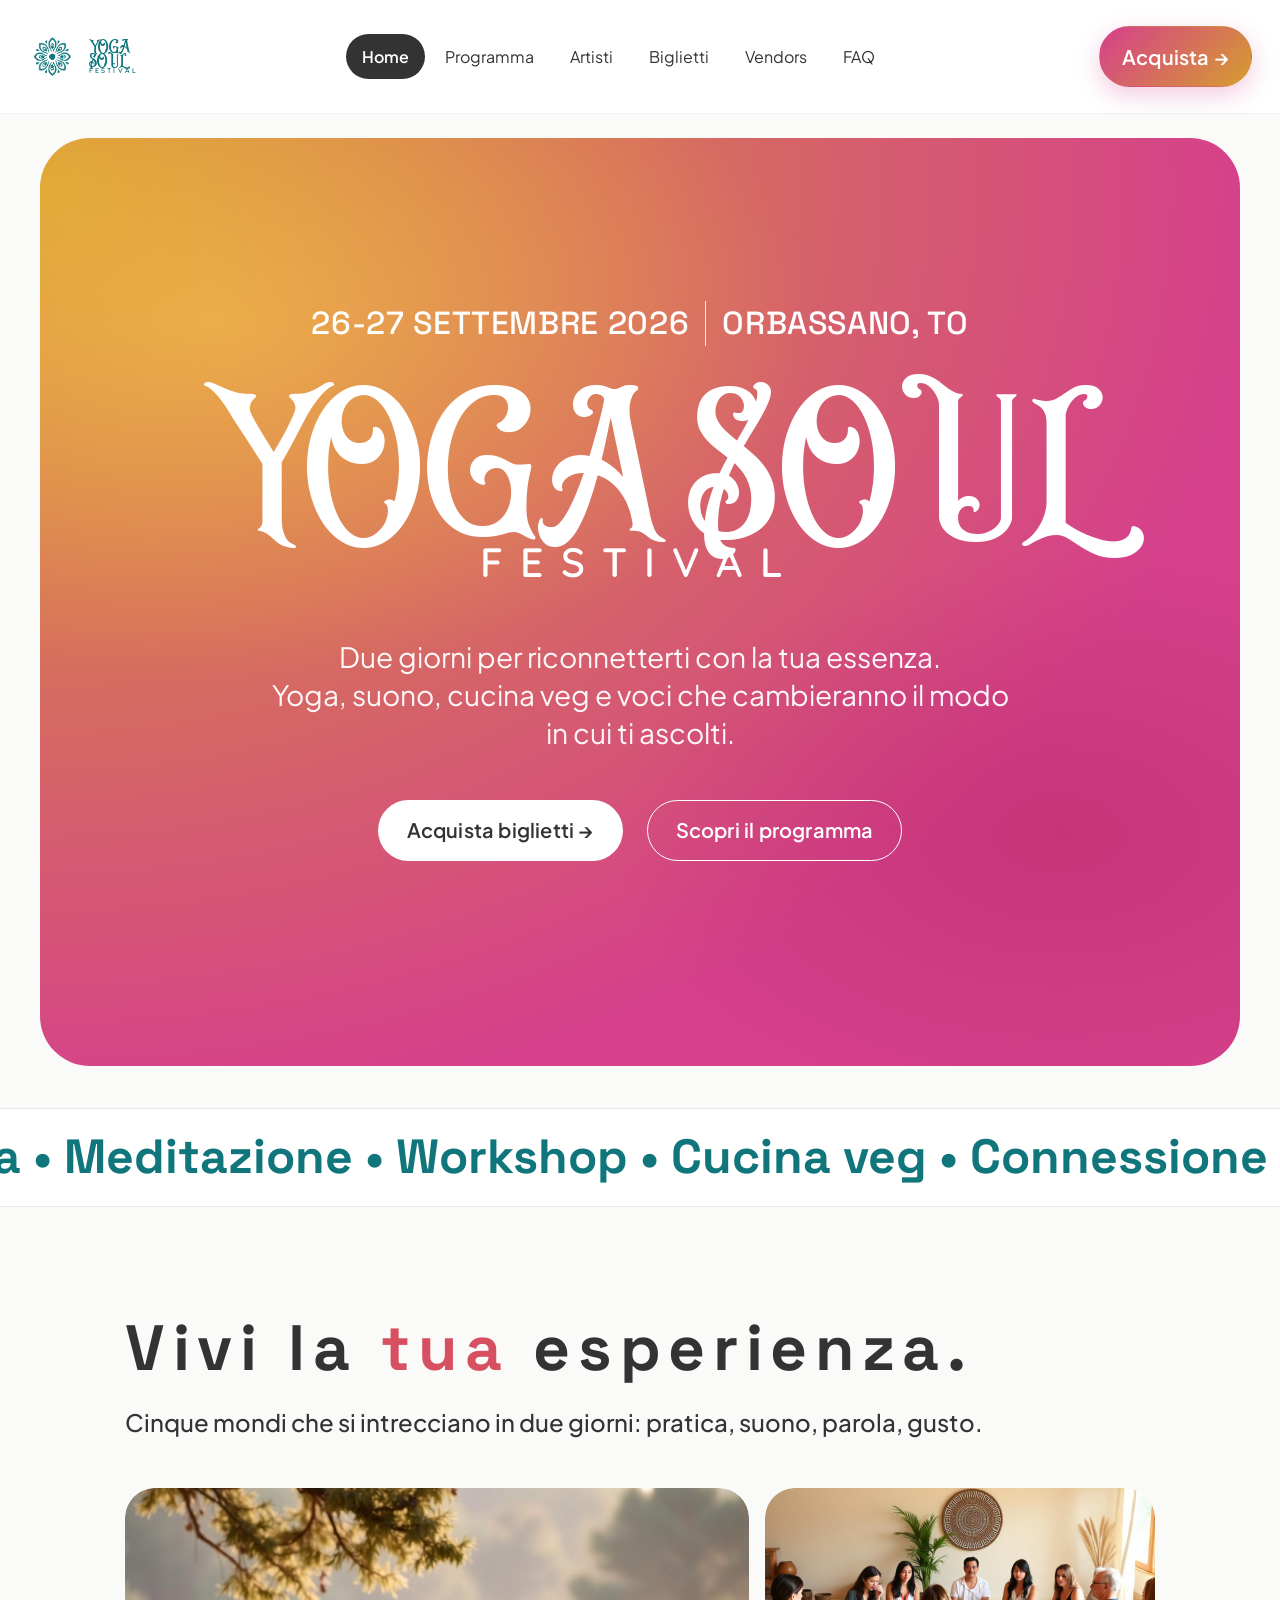
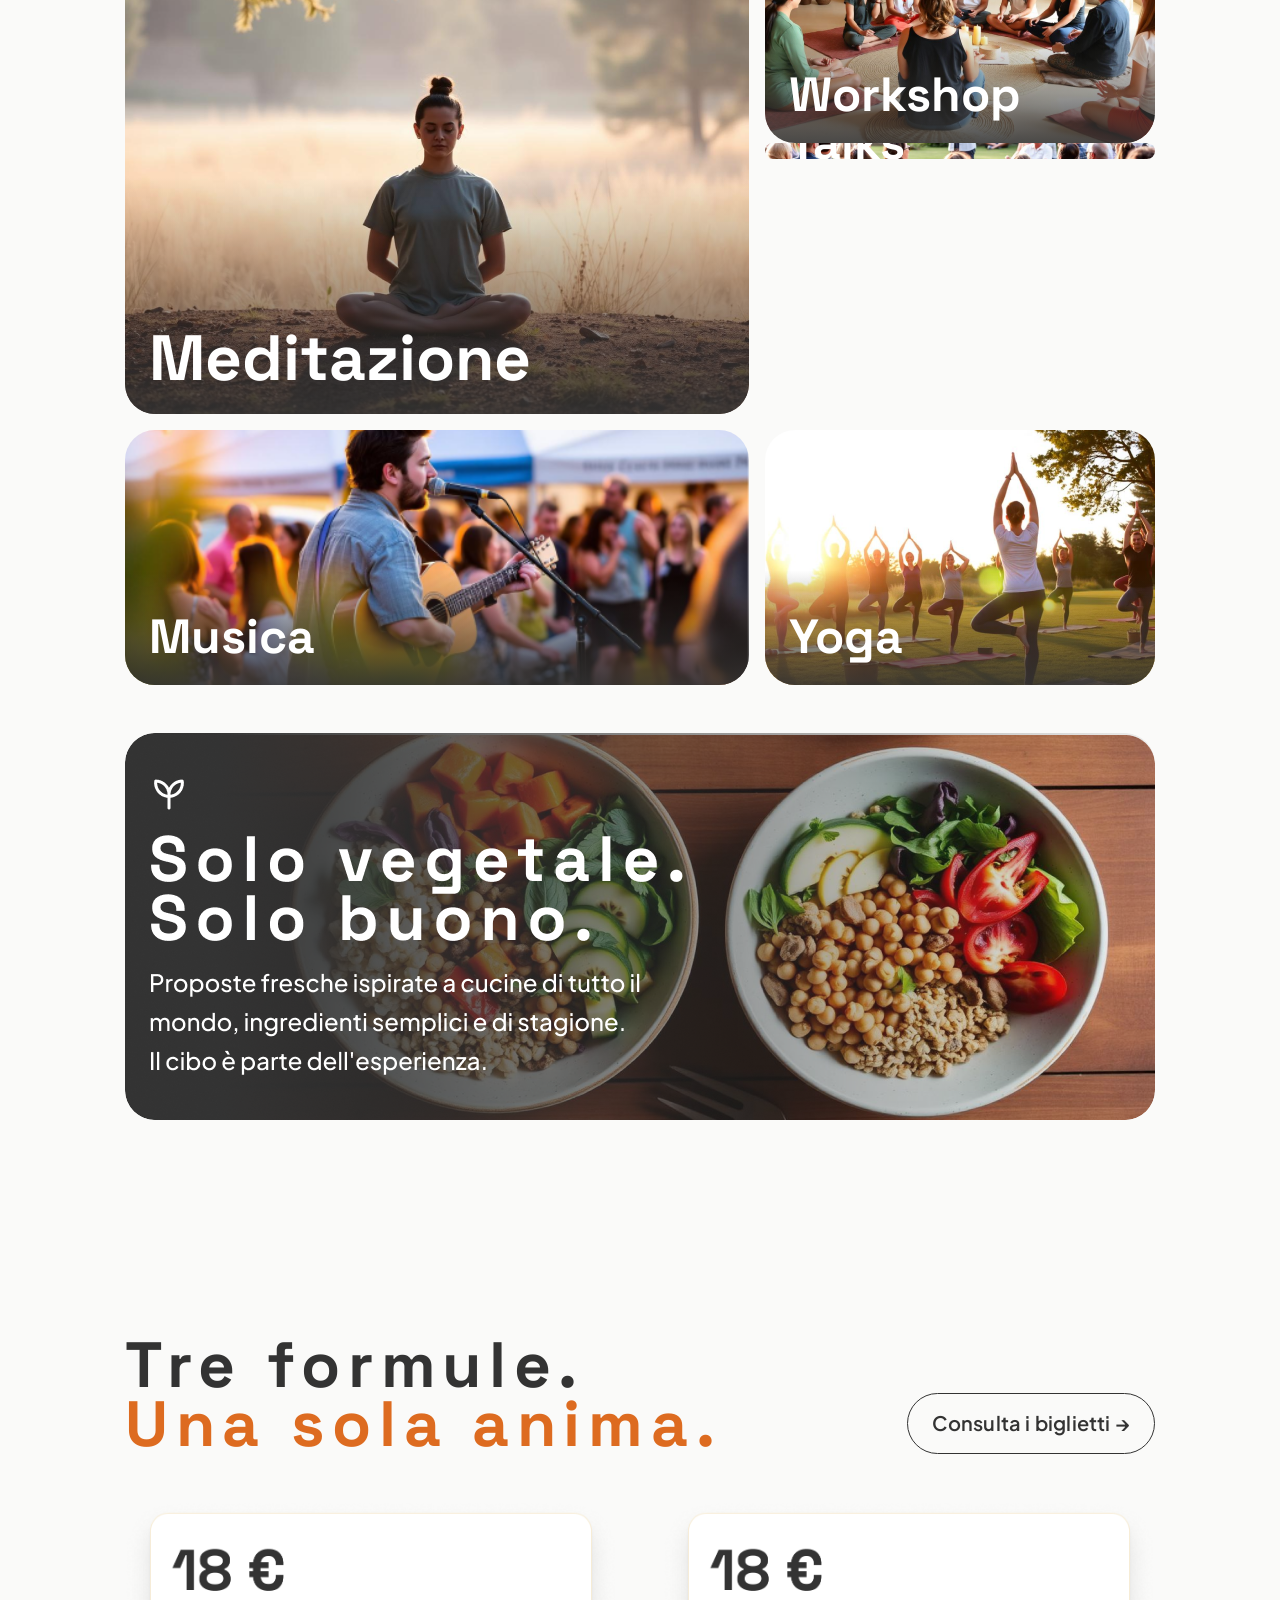
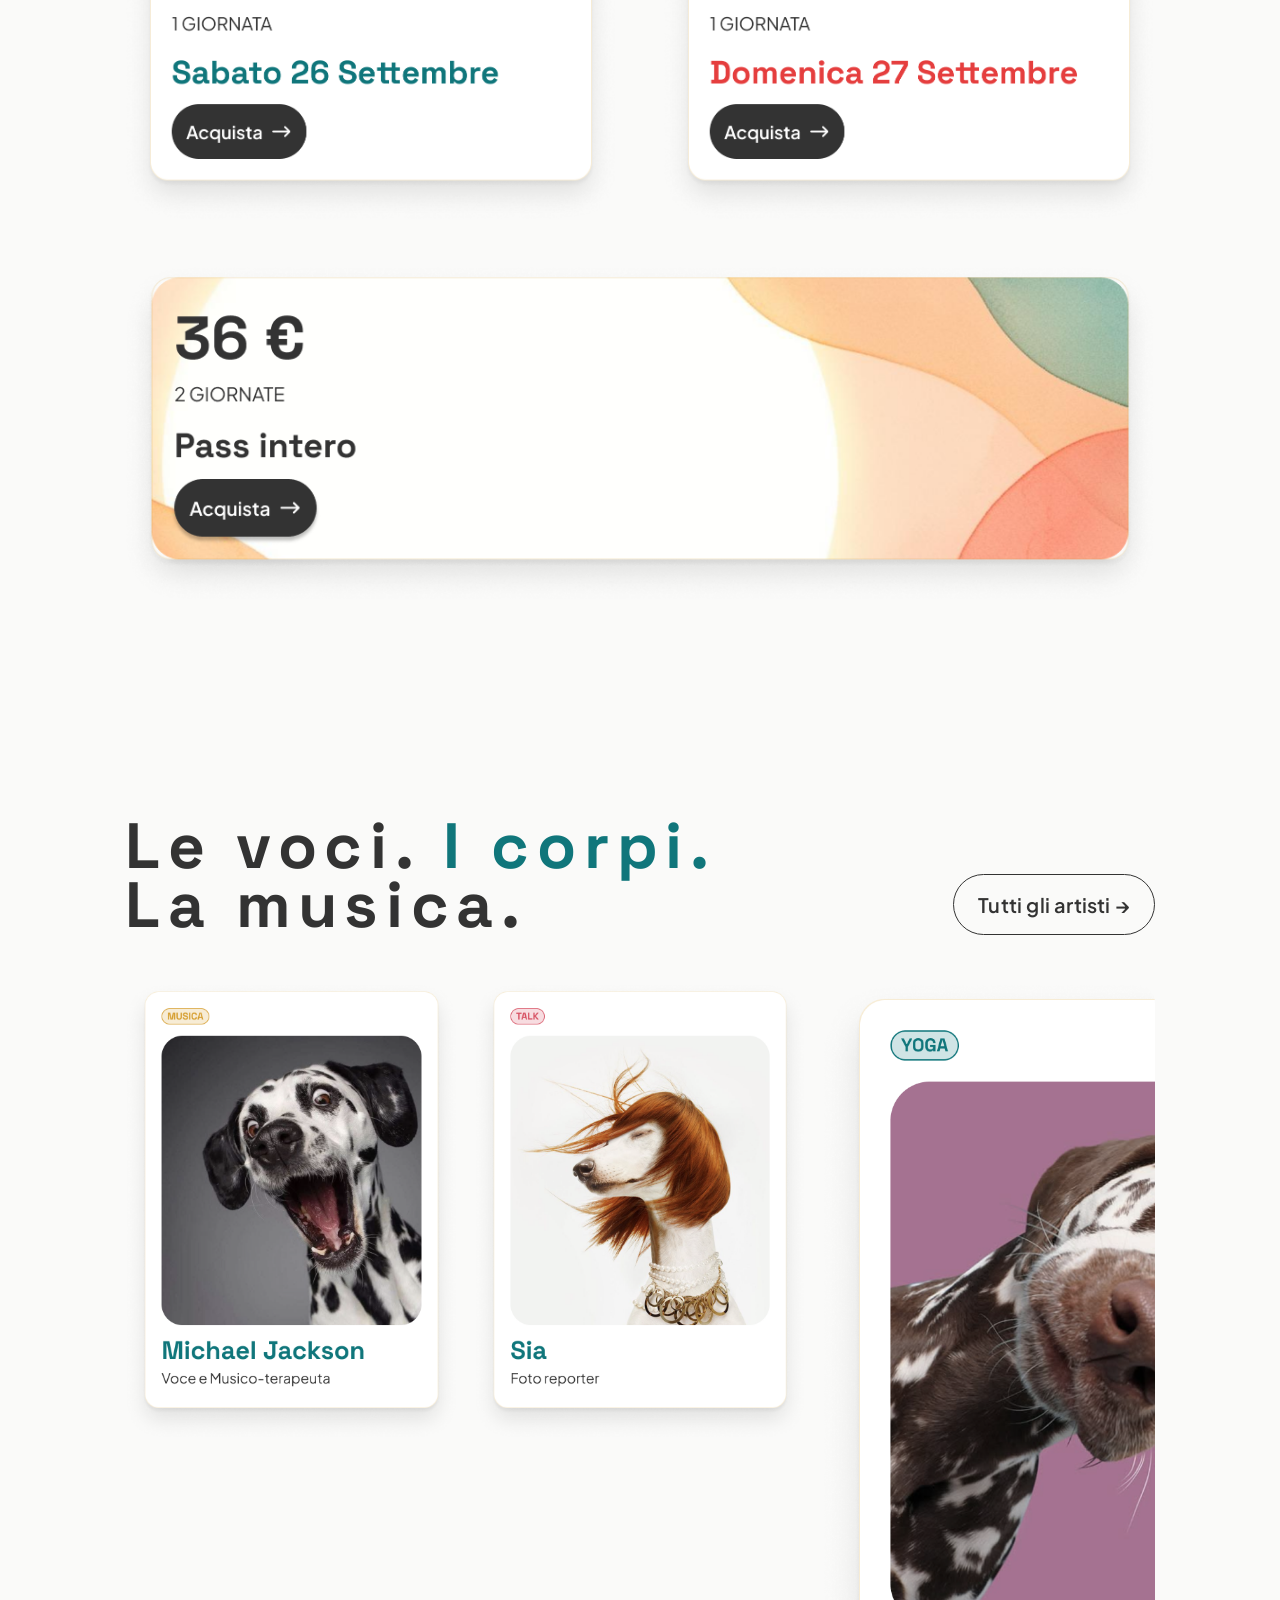
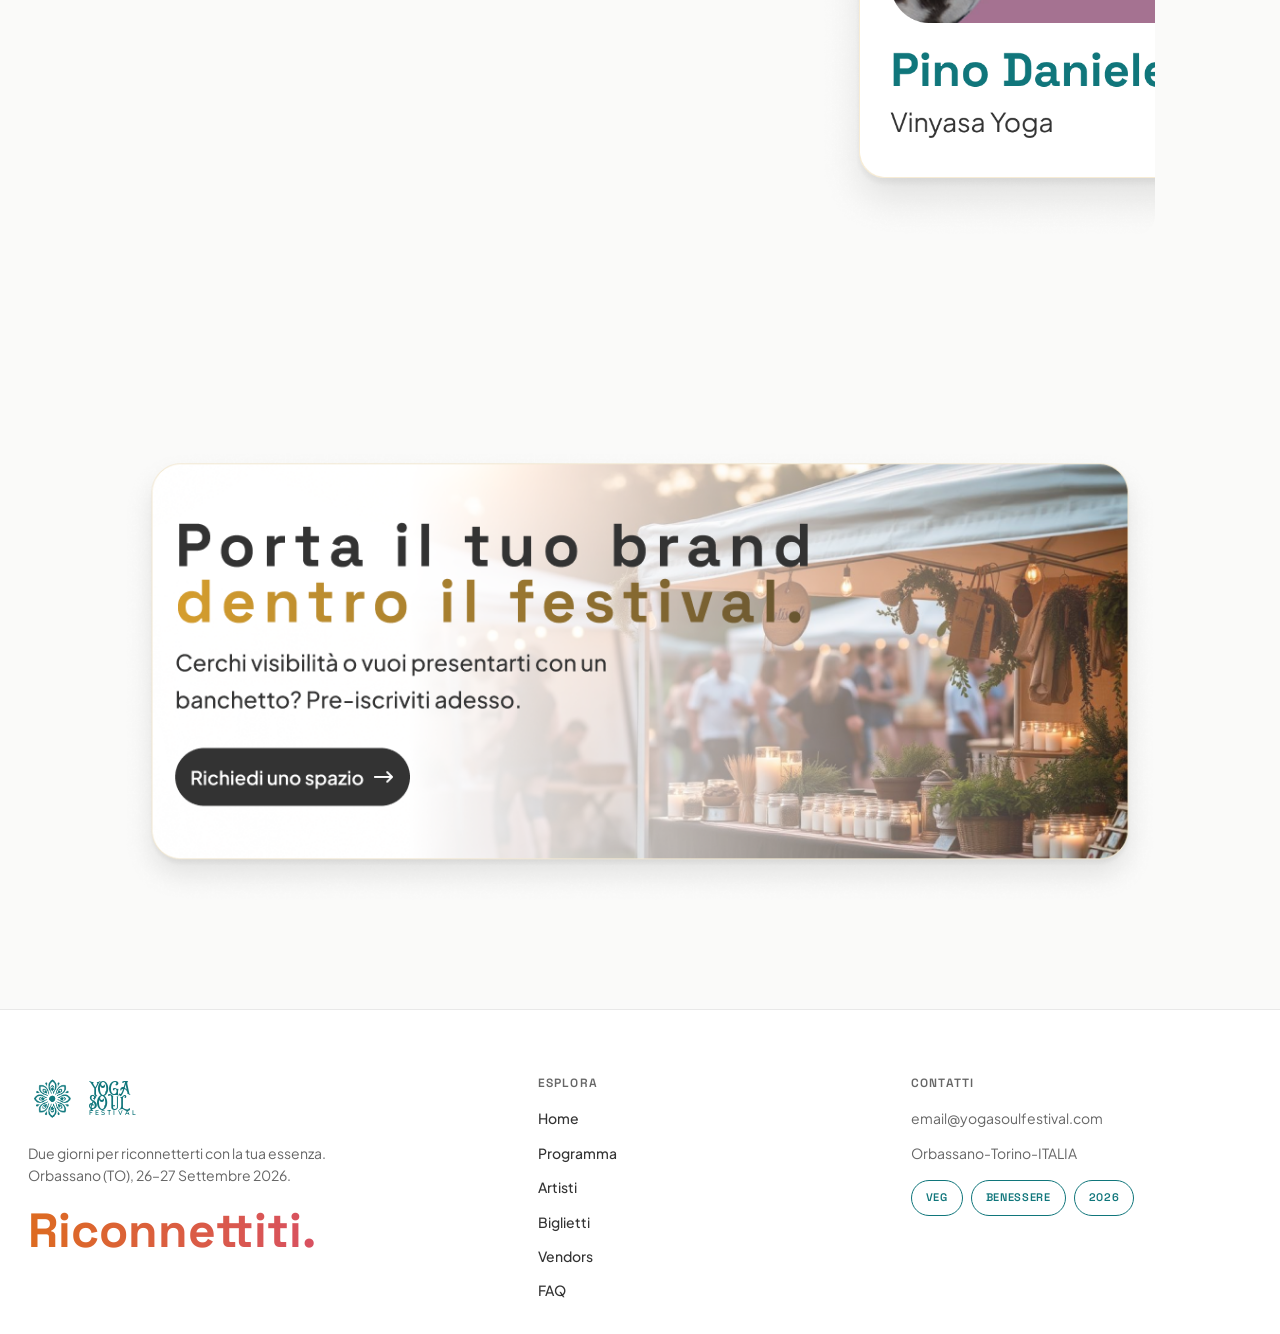
==== commit e7e274f8: "hero bbox" ====
--- a/index.html
+++ b/index.html
@@ -45,7 +45,7 @@
             <p class="hero-yoga-soul">YOGA SOUL</p>
             <p class="hero-title-festival">FESTIVAL</p>
           </div>
-          <p class="hero-subtitle">Due giorni per riconnetterti con la tua essenza. Yoga, suono, cucina veg e voci che cambieranno il modo in cui ti ascolti.</p>
+          <p class="hero-subtitle">Due giorni per riconnetterti con la tua essenza.<br>Yoga, suono, cucina veg e voci che cambieranno il modo in cui ti ascolti.</p>
           <div class="hero-actions">
             <a href="biglietti.html" class="btn btn-white">Acquista biglietti →</a>
             <a href="programma.html" class="btn btn-outline-white">Scopri il programma</a>
--- a/home.css
+++ b/home.css
@@ -61,39 +61,33 @@
   border-radius: 50px;
   min-height: 928px;
   padding: 160px 80px 120px;
-  background: radial-gradient(
-    ellipse 102% 102% at 0% 5%,
-    #d69e2e 0%,
-    #d53f8c 100%
-  );
+  background:
+    radial-gradient(ellipse 90% 70% at 15% 20%, rgba(255, 200, 80, 0.55) 0%, transparent 55%),
+    radial-gradient(ellipse 75% 60% at 85% 75%, rgba(180, 40, 100, 0.45) 0%, transparent 50%),
+    radial-gradient(ellipse 102% 102% at 0% 5%, #d69e2e 0%, #d53f8c 100%);
   overflow: hidden;
   display: flex;
   flex-direction: column;
+  align-items: center;
   justify-content: flex-start;
+  text-align: center;
 }
 
 .page-home .home-hero-box::before {
   display: none;
-}
-
-.page-home .home-hero-box::after {
-  content: "";
-  position: absolute;
-  inset: 0;
-  background: url("assets/figma/hero-texture.png") center / cover no-repeat;
-  opacity: 0.2;
-  pointer-events: none;
 }
 
 .page-home .home-hero-box > * {
   position: relative;
   z-index: 1;
+  width: 100%;
   max-width: 1040px;
 }
 
 .page-home .hero-meta {
   display: flex;
   align-items: center;
+  justify-content: center;
   flex-wrap: wrap;
   gap: 16px;
   margin: 0;
@@ -119,25 +113,27 @@
 .page-home .hero-yoga-soul {
   margin: 0;
   font-family: var(--font-sacred);
-  font-size: clamp(80px, 14vw, 180px);
+  font-size: clamp(72px, 13vw, 180px);
   font-weight: 400;
-  line-height: 0.67;
+  line-height: 0.78;
   color: #fff;
+  white-space: nowrap;
 }
 
 .page-home .hero-title-festival {
-  margin: 0;
+  margin: 0.15em 0 0;
   font-family: var(--font-logo-sub);
-  font-size: clamp(28px, 4vw, 48px);
+  font-size: clamp(22px, 3.2vw, 48px);
   font-weight: 600;
-  letter-spacing: 0.28em;
+  letter-spacing: 0.42em;
   text-transform: uppercase;
   color: #fff;
-  line-height: 1.5;
+  line-height: 1.4;
 }
 
 .page-home .hero-subtitle {
-  margin-top: 48px;
+  margin: 48px auto 0;
+  max-width: 36ch;
   font-family: var(--font-body);
   font-size: clamp(18px, 2.2vw, 28px);
   font-weight: 400;
@@ -149,6 +145,7 @@
   margin-top: 48px;
   display: flex;
   flex-wrap: wrap;
+  justify-content: center;
   gap: 24px;
 }
 
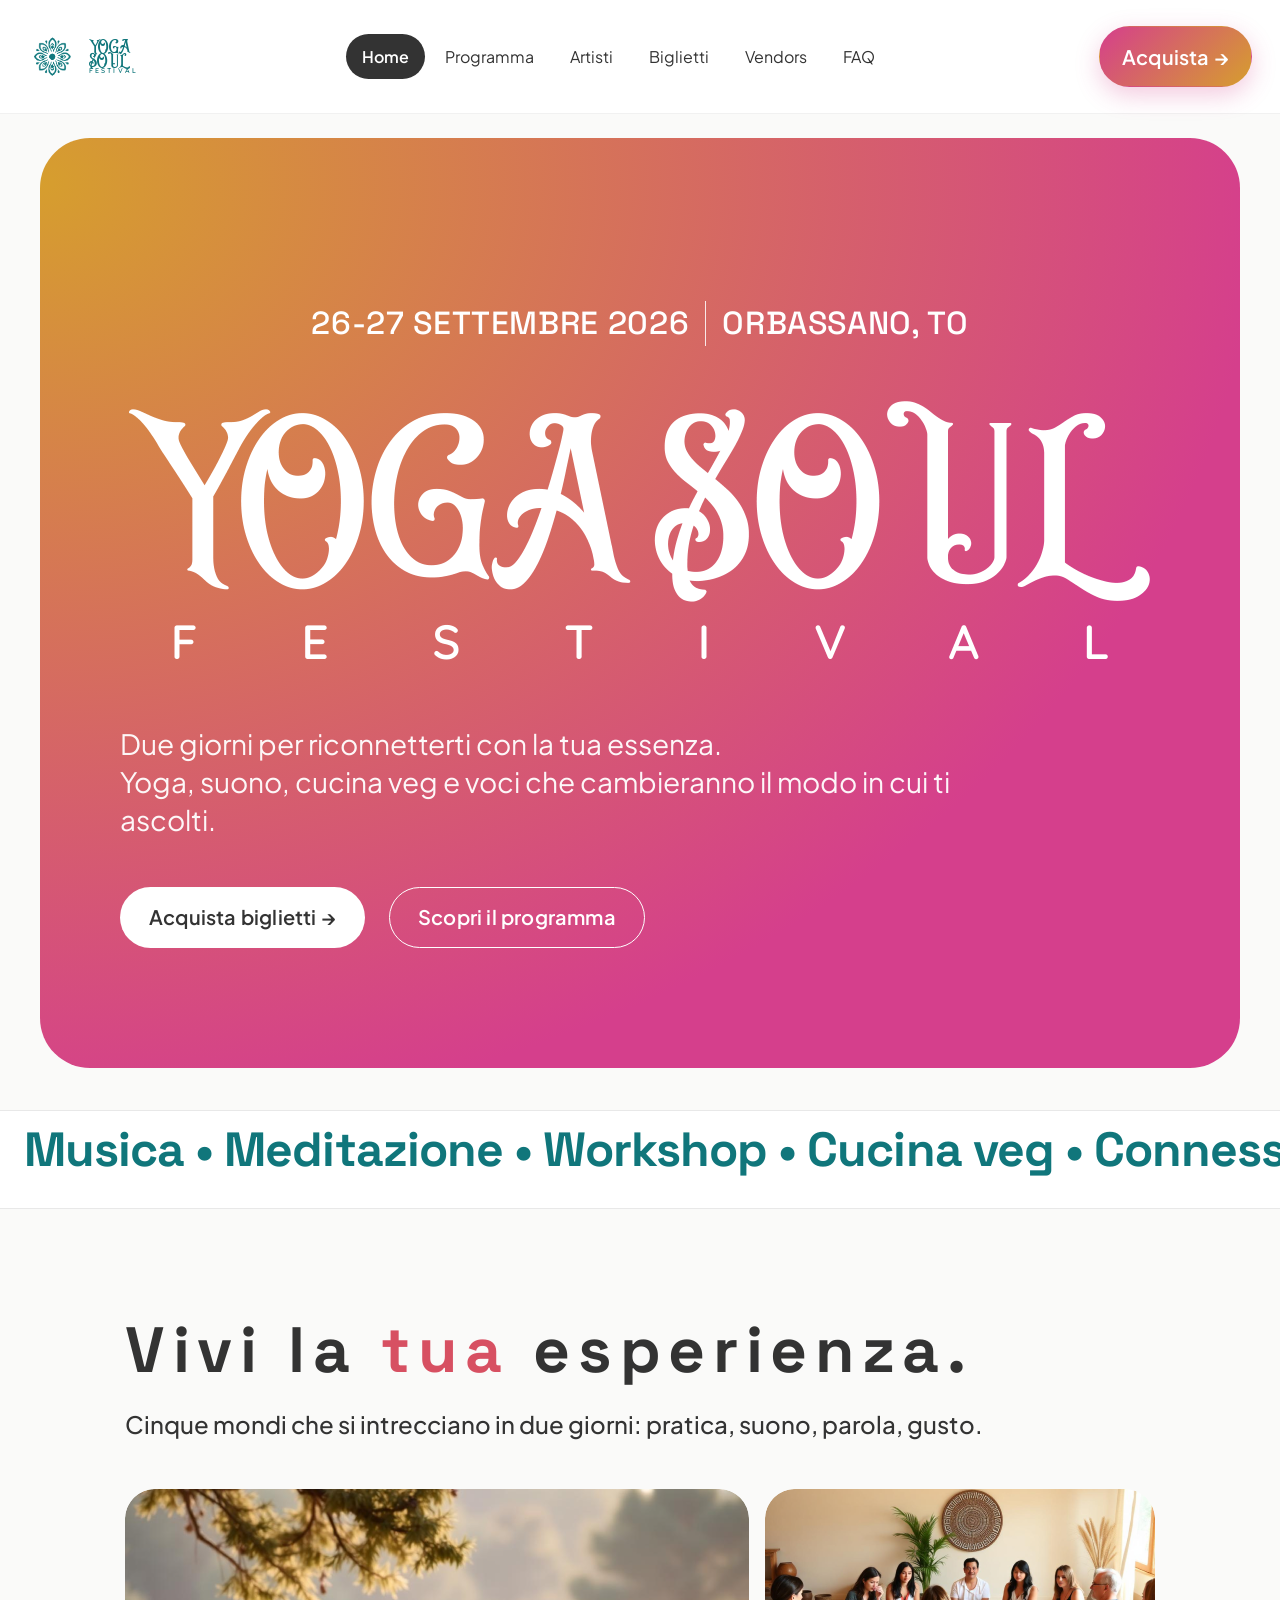
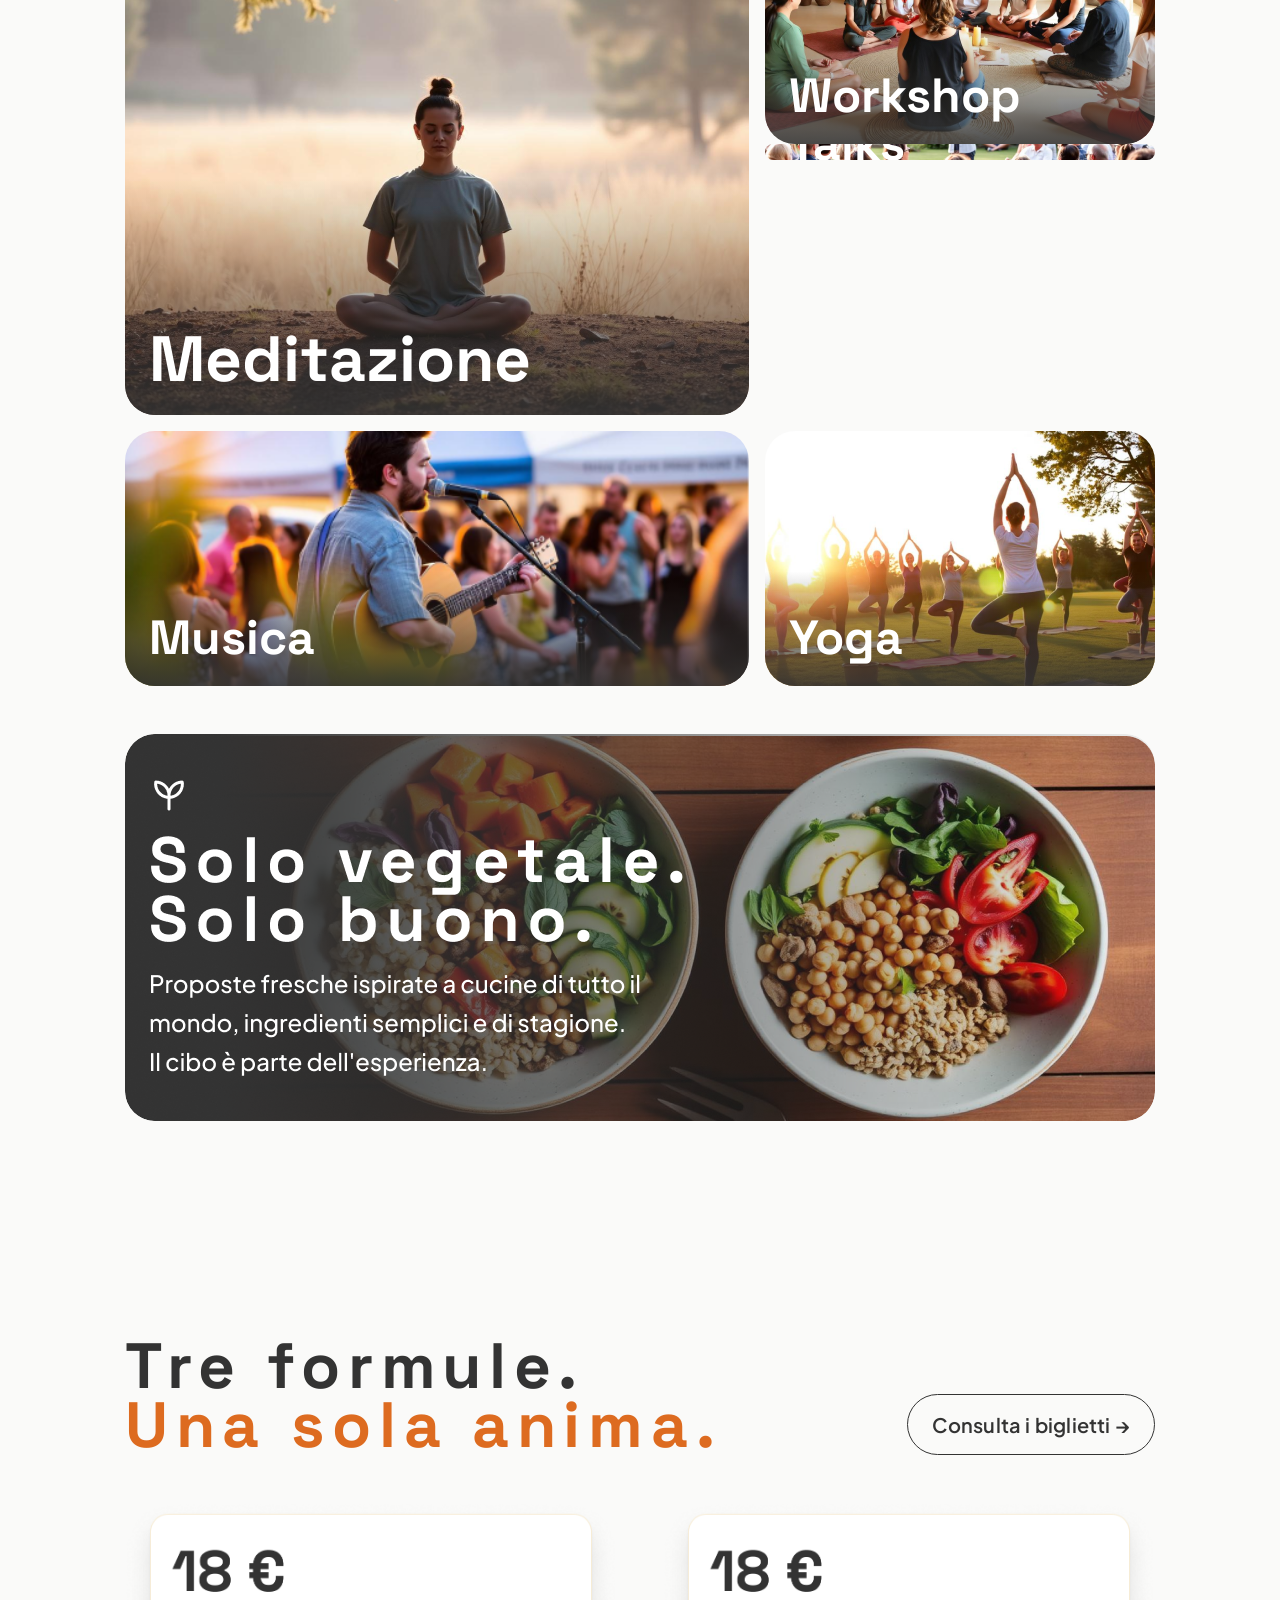
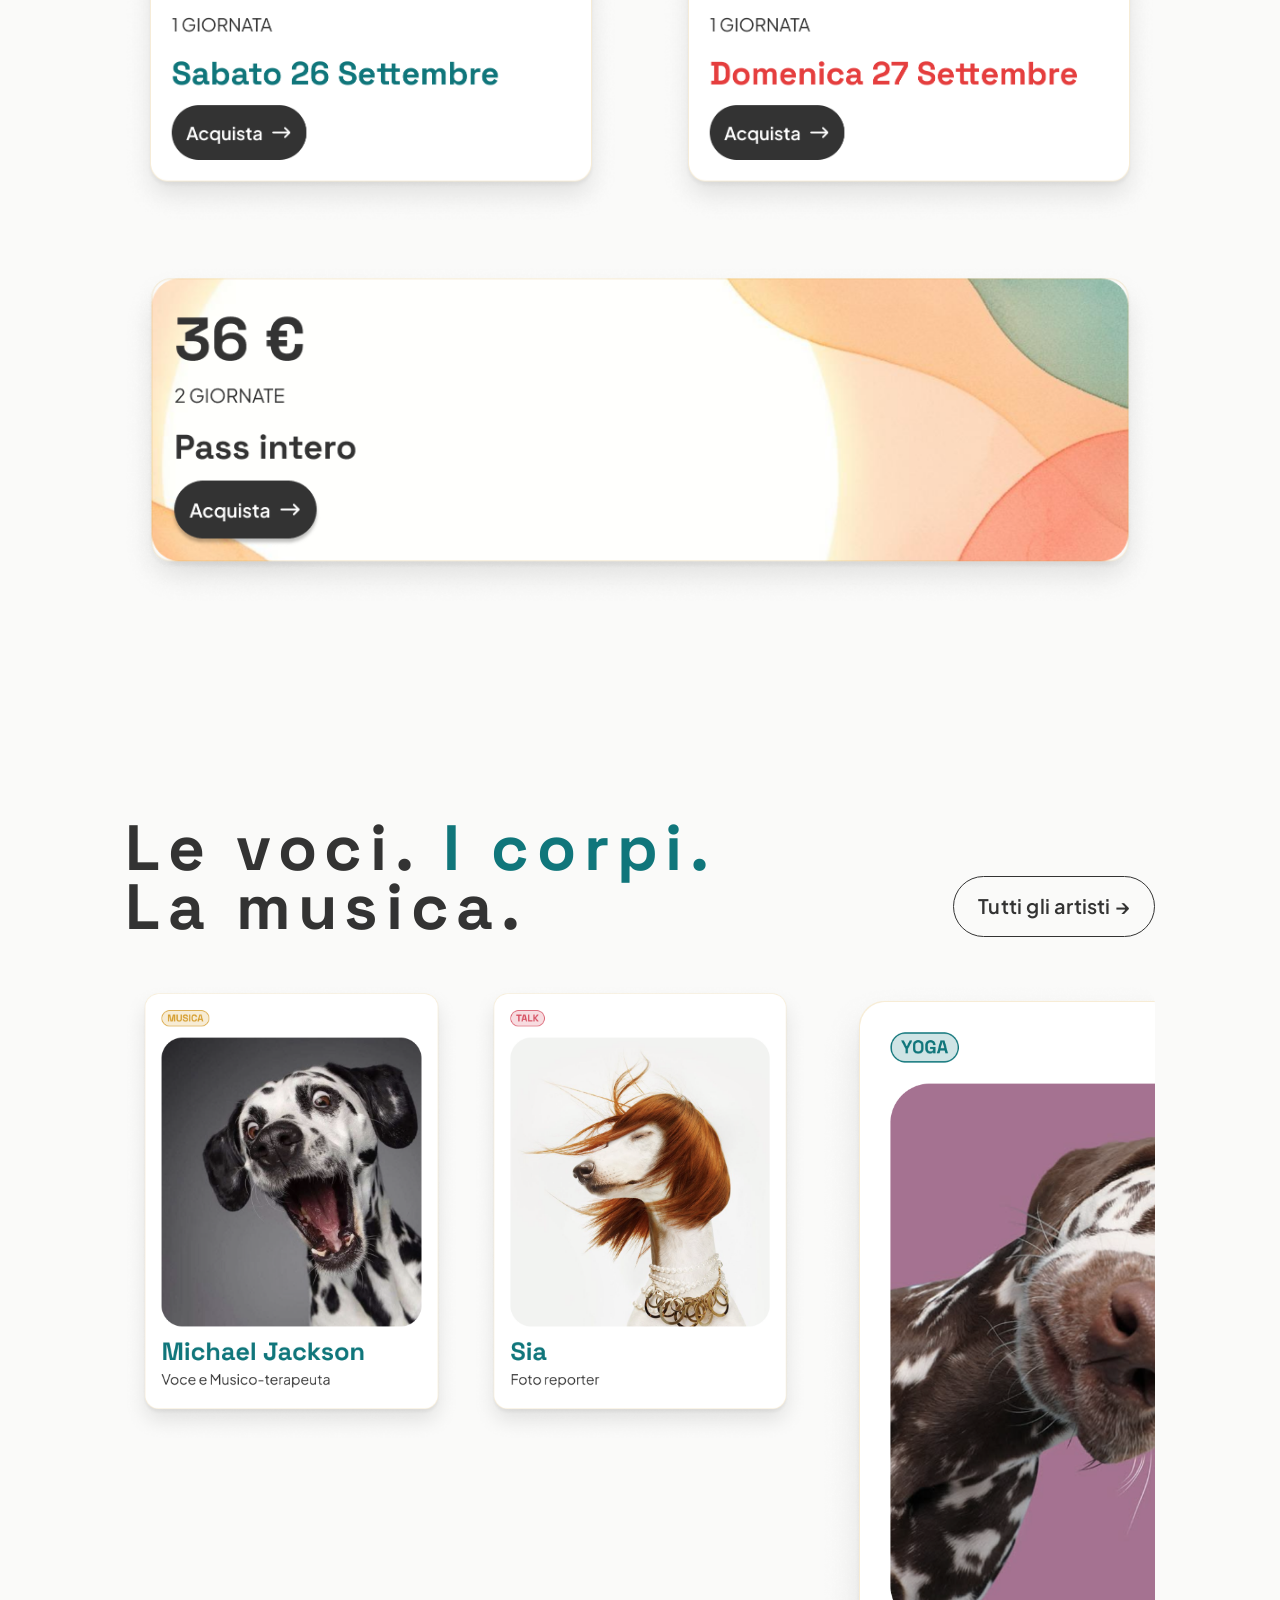
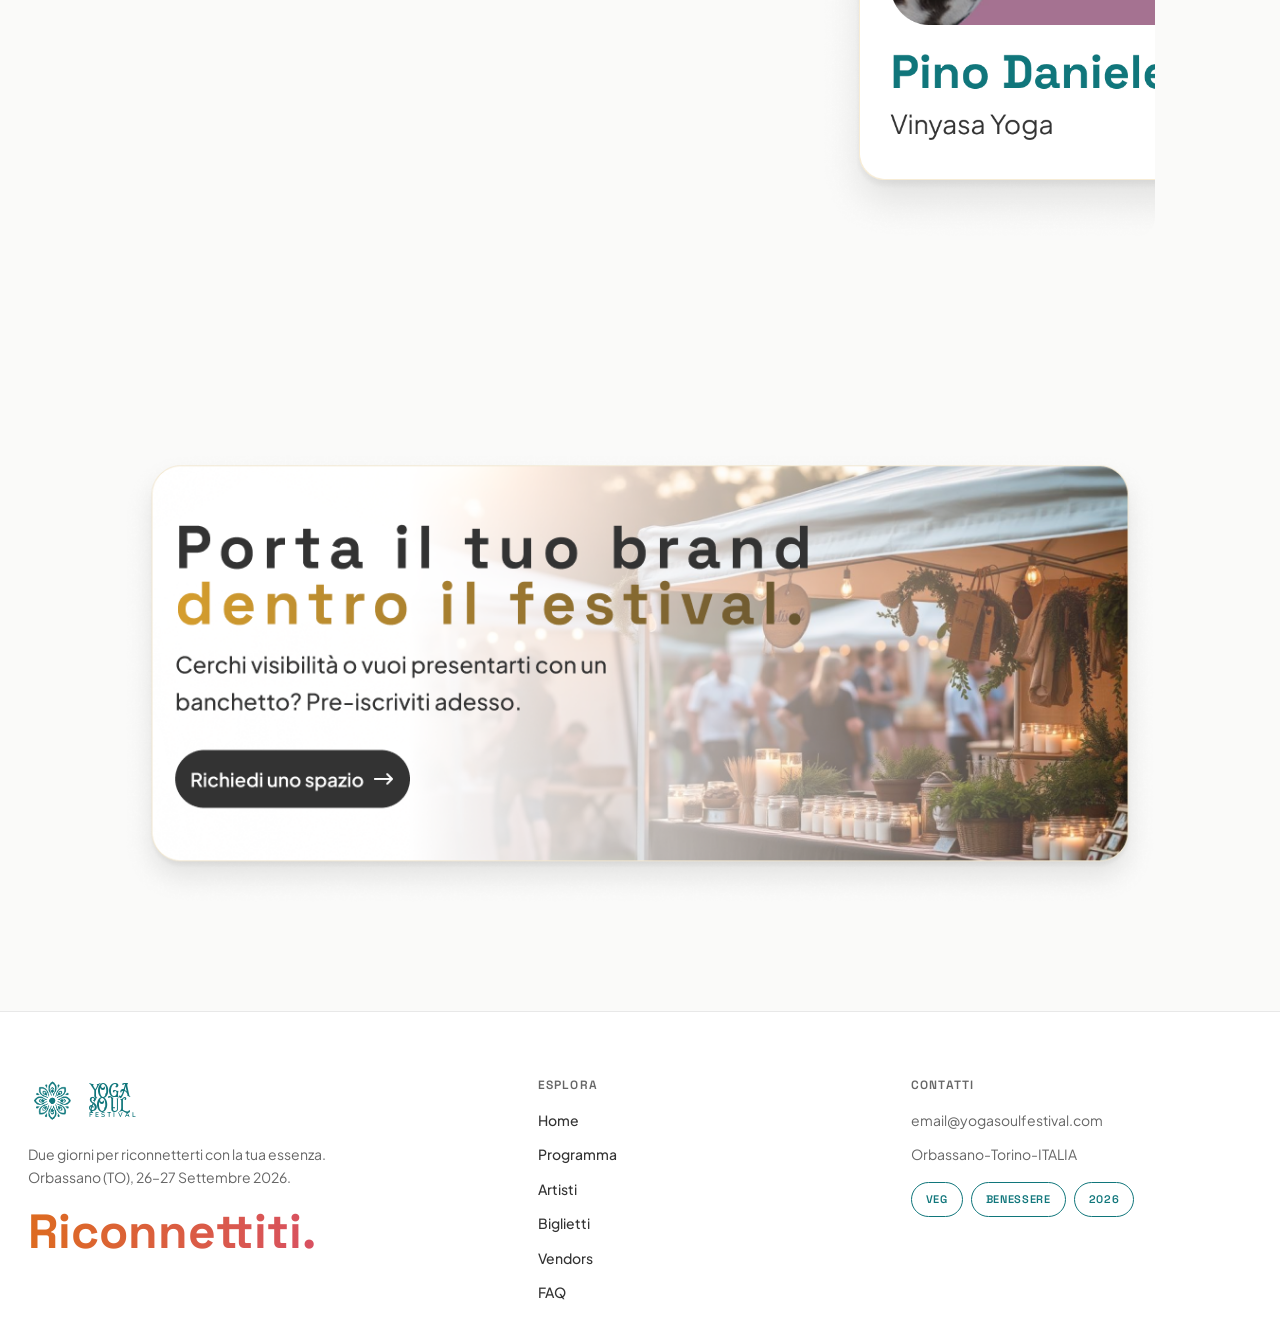
==== commit a65ec78d: "pages fixed, mobile friendly, missing some images for BG homepage, tickets  and vendors" ====
--- a/index.html
+++ b/index.html
@@ -36,26 +36,37 @@
     <section class="home-hero">
       <div class="container container-hero">
         <div class="home-hero-box">
-          <div class="hero-meta">
-            <span>26-27 SETTEMBRE 2026</span>
-            <span class="hero-meta-line" aria-hidden="true"></span>
-            <span>ORBASSANO, TO</span>
+          <div class="hero-inner">
+            <div class="hero-meta">
+              <span>26-27 SETTEMBRE 2026</span>
+              <span class="hero-meta-line" aria-hidden="true"></span>
+              <span>ORBASSANO, TO</span>
+            </div>
+            <img
+              class="hero-title-img"
+              src="assets/figma/hero-title-export.png"
+              alt="YOGA SOUL FESTIVAL"
+              width="1022"
+              height="280"
+              decoding="async"
+            >
+            <div class="hero-copy">
+              <p class="hero-subtitle">Due giorni per riconnetterti con la tua essenza.<br>Yoga, suono, cucina veg e voci che cambieranno il modo in cui ti ascolti.</p>
+              <div class="hero-actions">
+                <a href="biglietti.html" class="btn btn-white">Acquista biglietti →</a>
+                <a href="programma.html" class="btn btn-outline-white">Scopri il programma</a>
+              </div>
+            </div>
           </div>
-          <div class="hero-brand">
-            <p class="hero-yoga-soul">YOGA SOUL</p>
-            <p class="hero-title-festival">FESTIVAL</p>
-          </div>
-          <p class="hero-subtitle">Due giorni per riconnetterti con la tua essenza.<br>Yoga, suono, cucina veg e voci che cambieranno il modo in cui ti ascolti.</p>
-          <div class="hero-actions">
-            <a href="biglietti.html" class="btn btn-white">Acquista biglietti →</a>
-            <a href="programma.html" class="btn btn-outline-white">Scopri il programma</a>
-          </div>
         </div>
       </div>
     </section>
 
     <div class="marquee" aria-hidden="true">
-      <p class="marquee-text">Musica • Meditazione • Workshop • Cucina veg • Connessione • Yoga</p>
+      <div class="marquee-track">
+        <p class="marquee-text">Musica • Meditazione • Workshop • Cucina veg • Connessione • Yoga</p>
+        <p class="marquee-text" aria-hidden="true">Musica • Meditazione • Workshop • Cucina veg • Connessione • Yoga</p>
+      </div>
     </div>
 
     <section class="home-section home-section--experience">
--- a/style.css
+++ b/style.css
@@ -1,4 +1,4 @@
-@import url("https://fonts.googleapis.com/css2?family=Plus+Jakarta+Sans:wght@400;500;600;700&family=Quicksand:wght@600;700&family=Space+Grotesk:wght@400;500;600;700&display=swap");
+@import url("https://fonts.googleapis.com/css2?family=Plus+Jakarta+Sans:ital,wght@0,400;0,500;0,600;0,700;1,600&family=Quicksand:wght@600;700&family=Space+Grotesk:wght@400;500;600;700&display=swap");
 
 @font-face {
   font-family: "Sacred Bridge Demo";
@@ -31,7 +31,7 @@
   --font-sacred: "Sacred Bridge Demo", Georgia, serif;
 
   --container-max: 1280px;
-  --content-max: 1200px;
+  --content-max: 1030px;
   --radius-hero: 50px;
   --radius-card: 30px;
   --radius-card-sm: 20px;
@@ -97,7 +97,7 @@
 
 .content-width,
 .container-content {
-  width: min(var(--content-max), 100%);
+  width: min(var(--content-max), 100% - (var(--container-pad) * 2));
   margin-inline: auto;
 }
 
@@ -264,7 +264,7 @@
 .topbar {
   position: sticky;
   top: 0;
-  z-index: 1000;
+  z-index: 1005;
   background: rgba(255, 255, 255, 0.88);
   backdrop-filter: blur(16px);
   -webkit-backdrop-filter: blur(16px);
@@ -758,18 +758,6 @@
   color: var(--color-text);
 }
 
-.ticket-card--featured {
-  background: var(--gradient-hero);
-  border: 0;
-  color: var(--color-white);
-}
-
-.ticket-card--featured h3,
-.ticket-card--featured .ticket-price,
-.ticket-card--featured li {
-  color: var(--color-white);
-}
-
 /* Artist preview / grid */
 .artist-preview-grid,
 .artists-grid {
@@ -805,9 +793,19 @@
 
 .artist-preview-media,
 .artist-card-media {
-  aspect-ratio: 4 / 3;
   background-size: cover;
   background-position: center;
+}
+
+.artist-preview-media {
+  aspect-ratio: 4 / 3;
+}
+
+.artist-card-media {
+  aspect-ratio: 321 / 304;
+  margin: 14px 18px 0;
+  border-radius: 30px;
+  overflow: hidden;
 }
 
 .artist-preview-body,
@@ -925,7 +923,68 @@
 .inner-page-subtext {
   margin: 16px auto 0;
   max-width: 58ch;
-  font-size: 17px;
+  font-size: 16px;
+  line-height: 1.5;
+  color: var(--color-text);
+}
+
+.inner-page-title-row {
+  display: flex;
+  align-items: center;
+  justify-content: space-between;
+  gap: 24px;
+}
+
+.inner-page-cta {
+  flex-shrink: 0;
+  min-width: 150px;
+  min-height: 61px;
+  font-size: 20px;
+}
+
+.page-biglietti .inner-page-header--tickets {
+  padding: 48px 0 0;
+  text-align: center;
+}
+
+/* Figma 468:1161 — header 1030×224 */
+.page-biglietti .tickets-eyebrow {
+  margin: 0;
+  font-family: var(--font-body);
+  font-size: 16px;
+  font-weight: 600;
+  font-style: italic;
+  letter-spacing: 0;
+  line-height: 39px;
+  text-align: center;
+  color: var(--color-text);
+}
+
+.page-biglietti .tickets-title {
+  margin: 24px 0 0;
+  font-family: var(--font-display);
+  font-size: clamp(40px, 5vw, 64px);
+  font-weight: 700;
+  line-height: 59px;
+  letter-spacing: 0.12em;
+  text-align: center;
+  color: var(--color-text);
+}
+
+.page-biglietti .tickets-subtext {
+  margin: 24px auto 0;
+  max-width: 1030px;
+  font-family: var(--font-body);
+  font-size: clamp(18px, 2.2vw, 24px);
+  font-weight: 500;
+  line-height: 39px;
+  text-align: center;
+  color: var(--color-text);
+}
+
+.page-biglietti .section-tickets {
+  padding-top: 80px;
+  padding-bottom: clamp(56px, 7vw, 96px);
 }
 
 /* Filters */
@@ -1025,6 +1084,14 @@
   gap: 8px;
 }
 
+.program-time::before {
+  content: "";
+  flex-shrink: 0;
+  width: 18px;
+  height: 18px;
+  background: url("assets/figma/icon-clock.png") center / contain no-repeat;
+}
+
 .program-title {
   font-weight: 600;
   color: var(--color-text);
@@ -1062,23 +1129,25 @@
 .artist-detail-layout {
   margin-top: 24px;
   display: grid;
-  grid-template-columns: minmax(280px, 420px) 1fr;
-  gap: 24px;
+  grid-template-columns: minmax(260px, 321px) minmax(0, 1fr);
+  gap: clamp(32px, 7vw, 73px);
   align-items: start;
 }
 
 .artist-detail-image {
-  border-radius: var(--radius-card-sm);
+  border-radius: 30px;
   overflow: hidden;
-  border: 1px solid var(--color-border);
-  background: var(--color-white);
+}
+
+.artist-detail-image img {
+  display: block;
+  width: 100%;
+  aspect-ratio: 321 / 304;
+  object-fit: cover;
 }
 
 .artist-detail-panel {
-  padding: clamp(24px, 3vw, 32px);
-  border-radius: var(--radius-card-sm);
-  border: 1px solid var(--color-border);
-  background: var(--color-white);
+  padding: 0;
 }
 
 .artist-detail-name {
@@ -1122,155 +1191,291 @@
 .tickets-grid {
   display: grid;
   grid-template-columns: repeat(2, minmax(0, 1fr));
+  gap: 47px;
+}
+
+.ticket-card {
+  position: relative;
+  display: flex;
+  flex-direction: column;
+  min-height: 439px;
+  padding: 24px;
+  border-radius: var(--radius-card-sm);
+  border: 1px solid rgba(214, 158, 46, 0.2);
+  background: var(--color-white);
+  box-shadow: var(--shadow-sm);
+  overflow: hidden;
+}
+
+.ticket-price {
+  margin: 0;
+  font-family: var(--font-display);
+  font-size: clamp(48px, 5vw, 64px);
+  font-weight: 700;
+  line-height: 1.05;
+  color: var(--color-text);
+}
+
+.ticket-label {
+  margin: 8px 0 0;
+  font-family: var(--font-body);
+  font-size: 20px;
+  font-weight: 400;
+  letter-spacing: 0;
+  text-transform: uppercase;
+  color: var(--color-text);
+}
+
+.ticket-features {
+  margin: 20px 0 0;
+  padding: 0;
+  list-style: none;
+  display: grid;
+  gap: 8px;
+  flex: 1;
+}
+
+.ticket-features li {
+  display: flex;
+  gap: 10px;
+  align-items: flex-start;
+  color: var(--color-text);
+  font-size: 16px;
+  line-height: 1.45;
+}
+
+.ticket-features li::before {
+  content: "✓";
+  flex-shrink: 0;
+  width: 24px;
+  color: var(--color-teal);
+  font-weight: 800;
+  line-height: 1.45;
+}
+
+.ticket-card-btn {
+  align-self: flex-start;
+  margin-top: 24px;
+  min-width: 150px;
+  min-height: 61px;
+  font-size: 20px;
+}
+
+.welcome-kit-bar {
+  display: grid;
+  grid-template-columns: minmax(220px, 439px) minmax(0, 1fr) minmax(0, 1fr);
   gap: 16px;
-}
-
-.ticket-card {
-  background: var(--color-beige);
-  border: 1px solid var(--color-border);
-  border-radius: var(--radius-card);
-  padding: 28px;
-}
-
-.ticket-card h3 {
-  font-family: var(--font-display);
-  font-size: 24px;
-  font-weight: 600;
-}
-
-.ticket-card .ticket-price {
+  align-items: start;
+  margin-top: 32px;
+  padding: 24px;
+  border-radius: var(--radius-card-sm);
+  border: 1px solid rgba(214, 158, 46, 0.2);
+  background: rgba(214, 158, 46, 0.1);
+}
+
+.welcome-kit-head {
+  min-width: 0;
+}
+
+.welcome-kit-eyebrow {
   margin: 0;
-  font-family: var(--font-display);
-  font-size: 40px;
+  font-size: 16px;
+  font-weight: 400;
+  letter-spacing: 0;
+  text-transform: uppercase;
+  color: var(--color-orange);
+}
+
+.welcome-kit-title {
+  margin: 4px 0 0;
+  font-family: var(--font-display);
+  font-size: clamp(28px, 3.5vw, 40px);
   font-weight: 700;
-  color: var(--color-text);
-}
-
-.welcome-kit-bar {
-  margin-top: 20px;
-  padding: 24px 28px;
-  border-radius: var(--radius-card);
-  background: var(--color-beige);
-  border: 1px solid var(--color-border);
-}
-
-.welcome-kit-grid {
-  display: grid;
-  grid-template-columns: 1fr 1fr;
-  gap: 12px 24px;
-  margin-top: 14px;
-}
-
-.welcome-kit-grid ul {
+  line-height: 1.1;
+  text-transform: uppercase;
+  color: var(--color-text);
+}
+
+.welcome-kit-list {
   margin: 0;
   padding: 0;
   list-style: none;
   display: grid;
+  gap: 8px;
+}
+
+.welcome-kit-list li {
+  display: flex;
   gap: 10px;
-}
-
-.welcome-kit-grid li {
-  display: flex;
-  gap: 8px;
   align-items: flex-start;
-  color: var(--color-muted);
-  font-size: 14px;
-}
-
-.welcome-kit-grid li::before {
+  color: var(--color-text);
+  font-size: 16px;
+  line-height: 39px;
+  min-height: 39px;
+}
+
+.welcome-kit-list li::before {
   content: "✓";
-  color: var(--color-teal);
-  font-weight: 700;
-}
-
-/* Vendors */
-.vendors-hero-overlay {
+  flex-shrink: 0;
+  width: 24px;
+  color: var(--color-teal);
+  font-weight: 800;
+  line-height: 39px;
+}
+
+/* Vendors — Figma 468:1425 */
+.container-vendors {
+  width: min(1200px, 100% - (var(--container-pad) * 2));
+  margin-inline: auto;
+}
+
+.vendors-hero {
   position: relative;
-  border-radius: var(--radius-card);
-  overflow: hidden;
-  min-height: 300px;
   display: flex;
   align-items: center;
   justify-content: center;
+  min-height: 373px;
+  padding: 48px 24px;
   text-align: center;
-  color: var(--color-white);
-  padding: 48px 24px;
-}
-
-.vendors-hero-overlay::before {
-  content: "";
+  overflow: hidden;
+}
+
+.vendors-hero-bg {
   position: absolute;
   inset: 0;
-  background: linear-gradient(180deg, rgba(0, 0, 0, 0.35) 0%, rgba(0, 0, 0, 0.65) 100%);
-  z-index: 1;
-}
-
-.vendors-hero-overlay > * {
-  position: relative;
-  z-index: 2;
-}
-
-.vendors-hero-overlay h1 {
-  color: var(--color-white);
-  font-family: var(--font-display);
-  font-size: clamp(36px, 5vw, 56px);
-  font-weight: 700;
-}
-
-.vendors-hero-overlay p {
-  margin-top: 14px;
-  color: rgba(255, 255, 255, 0.9);
-  max-width: 52ch;
-}
-
-.vendors-hero-photo {
-  border-radius: var(--radius-card);
-  overflow: hidden;
-  aspect-ratio: 16 / 7;
   background-size: cover;
   background-position: center;
 }
 
+.vendors-hero-scrim {
+  position: absolute;
+  inset: 0;
+  background:
+    linear-gradient(rgba(255, 255, 255, 0.2), rgba(255, 255, 255, 0.2)),
+    rgba(16, 118, 123, 0.4);
+}
+
+.vendors-hero-content {
+  position: relative;
+  z-index: 1;
+}
+
+.page-vendors .vendors-eyebrow {
+  margin: 0;
+  font-family: var(--font-body);
+  font-size: 16px;
+  font-weight: 600;
+  font-style: italic;
+  line-height: 39px;
+  color: var(--color-white);
+}
+
+.page-vendors .vendors-title {
+  margin: 24px 0 0;
+  font-family: var(--font-display);
+  font-size: clamp(40px, 5vw, 64px);
+  font-weight: 700;
+  line-height: 59px;
+  letter-spacing: 0.12em;
+  color: var(--color-text);
+}
+
+.page-vendors .vendors-subtext {
+  margin: 24px auto 0;
+  max-width: 1030px;
+  font-family: var(--font-body);
+  font-size: clamp(18px, 2.2vw, 24px);
+  font-weight: 500;
+  line-height: 39px;
+  color: var(--color-white);
+}
+
+.page-vendors .section-vendors {
+  padding-top: 48px;
+  padding-bottom: clamp(56px, 7vw, 96px);
+}
+
 .vendors-two-col {
-  margin-top: 20px;
   display: grid;
-  grid-template-columns: 1fr 1fr;
+  grid-template-columns: minmax(280px, 428px) minmax(0, 756px);
   gap: 16px;
+  align-items: start;
+  justify-content: center;
 }
 
 .vendors-benefits {
-  padding: 28px;
-  border-radius: var(--radius-card-sm);
-  border: 1px solid var(--color-border);
-  background: var(--color-beige);
-}
-
-.vendors-benefits ul {
-  margin: 16px 0 0;
+  padding: 24px;
+  border-radius: 30px;
+  border: 1px solid rgba(214, 158, 46, 0.2);
+  background: rgba(214, 158, 46, 0.2);
+}
+
+.vendors-benefits-list {
+  margin: 32px 0 0;
   padding: 0;
   list-style: none;
   display: grid;
-  gap: 12px;
-}
-
-.vendors-benefits li {
+  gap: 8px;
+}
+
+.vendors-benefits-list li {
   display: flex;
   gap: 10px;
+  align-items: flex-start;
+  color: var(--color-text);
+  font-size: 16px;
+  line-height: 39px;
+  min-height: 39px;
+}
+
+.vendors-benefits-list li::before {
+  content: "✓";
+  flex-shrink: 0;
+  width: 24px;
+  color: var(--color-teal);
+  font-weight: 800;
+  line-height: 39px;
+}
+
+.vendors-note {
+  display: flex;
+  gap: 10px;
+  align-items: flex-start;
+  margin: 32px 0 0;
+  font-family: var(--font-body);
+  font-size: 16px;
+  font-weight: 500;
+  font-style: italic;
+  line-height: 19px;
   color: var(--color-muted);
 }
 
+.vendors-note-icon {
+  flex-shrink: 0;
+  width: 24px;
+  height: 24px;
+  display: block;
+}
+
 .vendors-form {
-  padding: 28px;
-  border-radius: var(--radius-card-sm);
-  border: 1px solid var(--color-border);
+  padding: 24px;
+  border-radius: 30px;
+  border: 1px solid rgba(214, 158, 46, 0.5);
   background: var(--color-white);
   display: grid;
-  gap: 12px;
+  gap: 16px;
+}
+
+.vendors-field {
+  display: grid;
+  gap: 8px;
 }
 
 .vendors-form label {
-  font-size: 13px;
+  font-family: var(--font-body);
+  font-size: 16px;
   font-weight: 600;
+  line-height: 1.2;
   color: var(--color-text);
 }
 
@@ -1278,24 +1483,58 @@
 .vendors-form textarea,
 .vendors-form select {
   width: 100%;
-  border: 1px solid var(--color-border);
-  border-radius: 14px;
-  padding: 14px 16px;
-  background: var(--color-white);
-  color: var(--color-text);
+  min-height: 59px;
+  border: 1px solid rgba(214, 158, 46, 0.2);
+  border-radius: 20px;
+  padding: 10px 16px;
+  background: var(--color-bg);
+  color: var(--color-text);
+  font-family: var(--font-body);
+  font-size: 20px;
+  font-weight: 500;
 }
 
 .vendors-form textarea {
-  min-height: 120px;
+  min-height: 124px;
   resize: vertical;
+  padding-top: 14px;
+}
+
+.vendors-form input::placeholder,
+.vendors-form textarea::placeholder {
+  color: rgba(51, 51, 51, 0.6);
 }
 
 .vendors-form input:focus,
 .vendors-form textarea:focus,
 .vendors-form select:focus {
   outline: 0;
-  border-color: var(--color-teal);
-  box-shadow: 0 0 0 3px rgba(16, 118, 123, 0.14);
+  border-color: rgba(214, 158, 46, 0.5);
+  box-shadow: 0 0 0 3px rgba(214, 158, 46, 0.12);
+}
+
+.vendors-submit {
+  justify-self: start;
+  min-width: 195px;
+  min-height: 61px;
+  margin-top: 8px;
+  font-size: 20px;
+}
+
+.vendors-form-row {
+  display: grid;
+  grid-template-columns: 1fr 1fr;
+  gap: 16px;
+}
+
+.page-vendors .vendors-heading {
+  margin: 0;
+  font-family: var(--font-display);
+  font-size: 32px;
+  font-weight: 700;
+  letter-spacing: 0.12em;
+  line-height: 29px;
+  color: var(--color-text);
 }
 
 /* FAQ */
@@ -1460,45 +1699,144 @@
 
 /* Responsive */
 @media (max-width: 900px) {
+  :root {
+    --mobile-nav-height: 72px;
+  }
+
   .navbar-inner {
-    grid-template-columns: 1fr auto;
-    gap: 12px;
-    min-height: 88px;
+    grid-template-columns: 1fr auto auto;
+    gap: 10px;
+    min-height: var(--mobile-nav-height);
+    align-items: center;
+  }
+
+  .navbar-logo {
+    min-width: 0;
   }
 
   .nav-toggle {
-    display: block;
-    justify-self: end;
+    display: flex;
+    align-items: center;
+    justify-content: center;
+    flex-shrink: 0;
+    z-index: 1004;
   }
 
   .navbar-links {
     display: none;
-    position: absolute;
-    top: 88px;
-    left: var(--container-pad);
-    right: var(--container-pad);
+    position: fixed;
+    top: var(--mobile-nav-height);
+    left: 0;
+    right: 0;
+    bottom: 0;
+    z-index: 1003;
     flex-direction: column;
+    align-items: stretch;
+    justify-content: flex-start;
+    gap: 4px;
+    margin: 0;
+    padding: 12px var(--container-pad) max(24px, env(safe-area-inset-bottom));
+    min-height: 0;
     width: auto;
-    z-index: 1001;
-    background: rgba(255, 255, 255, 0.96);
-    backdrop-filter: blur(16px);
-    -webkit-backdrop-filter: blur(16px);
-    box-shadow: var(--shadow-md);
-    padding: 10px;
+    border: none;
+    border-radius: 0;
+    background: var(--color-bg);
+    box-shadow: none;
+    overflow-y: auto;
+    -webkit-overflow-scrolling: touch;
   }
 
   .navbar-links.is-open {
     display: flex;
   }
 
+  .navbar-link {
+    width: 100%;
+    text-align: left;
+    padding: 14px 16px;
+    font-size: 17px;
+    border-radius: 12px;
+  }
+
   .navbar-cta {
-    grid-column: 1 / -1;
-    justify-self: stretch;
-    text-align: center;
+    grid-column: auto;
+    justify-self: end;
+    width: auto;
+    min-height: 44px;
+    padding: 0 14px;
+    font-size: 14px;
+    white-space: nowrap;
+  }
+
+  body.nav-open {
+    overflow: hidden;
+  }
+
+  body.nav-open::before {
+    content: "";
+    position: fixed;
+    top: var(--mobile-nav-height);
+    left: 0;
+    right: 0;
+    bottom: 0;
+    z-index: 1002;
+    background: rgba(51, 51, 51, 0.35);
   }
 
   .footer-grid {
     grid-template-columns: 1fr 1fr;
+  }
+
+  .program-row,
+  .program-row-compact {
+    grid-template-columns: 1fr;
+    gap: 8px;
+  }
+
+  .program-location {
+    grid-column: auto;
+  }
+
+  .vendors-two-col {
+    grid-template-columns: 1fr;
+  }
+
+  .container-vendors {
+    width: min(1200px, 100% - (var(--container-pad) * 2));
+  }
+
+  .tickets-grid {
+    grid-template-columns: 1fr;
+    gap: 24px;
+  }
+
+  .ticket-card {
+    min-height: 0;
+  }
+
+  .welcome-kit-bar {
+    grid-template-columns: 1fr;
+  }
+
+  .artist-preview-grid,
+  .artists-grid {
+    grid-template-columns: repeat(2, minmax(0, 1fr));
+  }
+
+  .artist-detail-layout {
+    grid-template-columns: 1fr;
+  }
+
+  .page-biglietti .tickets-title,
+  .page-vendors .vendors-title {
+    letter-spacing: 0.04em;
+    line-height: 1.1;
+  }
+
+  .page-biglietti .tickets-subtext,
+  .page-vendors .vendors-subtext {
+    font-size: 18px;
+    line-height: 1.45;
   }
 
   .home-hero-box {
@@ -1535,36 +1873,6 @@
     bottom: 0;
     border-radius: 0 0 var(--radius-card) var(--radius-card);
   }
-
-  .artist-preview-grid,
-  .artists-grid {
-    grid-template-columns: repeat(2, minmax(0, 1fr));
-  }
-
-  .program-row {
-    grid-template-columns: 120px 90px 1fr;
-    align-items: start;
-  }
-
-  .program-location {
-    grid-column: 3;
-  }
-
-  .artist-detail-layout {
-    grid-template-columns: 1fr;
-  }
-
-  .tickets-grid {
-    grid-template-columns: 1fr;
-  }
-
-  .vendors-two-col {
-    grid-template-columns: 1fr;
-  }
-
-  .welcome-kit-grid {
-    grid-template-columns: 1fr;
-  }
 }
 
 @media (max-width: 600px) {
@@ -1573,24 +1881,27 @@
   }
 
   .navbar-inner {
-    min-height: 72px;
+    min-height: var(--mobile-nav-height, 72px);
+  }
+
+  .vendors-form-row {
+    grid-template-columns: 1fr;
   }
 
   .btn {
     width: 100%;
   }
 
-  .navbar-links {
-    top: 72px;
-    padding: 8px;
-    gap: 4px;
+  .navbar-cta,
+  .nav-toggle,
+  .ticket-card-btn,
+  .vendors-submit {
+    width: auto;
   }
 
   .navbar-link {
-    padding: 10px 14px;
-    font-size: 13px;
-    width: 100%;
-    text-align: center;
+    padding: 12px 14px;
+    font-size: 16px;
   }
 
   .footer-grid {
@@ -1639,7 +1950,11 @@
   .day-filters,
   .category-filters {
     gap: 8px;
-    justify-content: center;
+    justify-content: flex-start;
+  }
+
+  .filters-wrap {
+    align-items: stretch;
   }
 
   .day-pill {
@@ -1667,12 +1982,21 @@
     padding: 16px 18px;
   }
 
-  .program-location {
-    grid-column: auto;
-  }
-
-  .inner-page-title {
-    font-size: clamp(32px, 8vw, 44px);
+  .inner-page-title,
+  .page-biglietti .tickets-title,
+  .page-vendors .vendors-title {
+    font-size: clamp(28px, 8vw, 40px);
+    letter-spacing: 0.02em;
+  }
+
+  .page-vendors .vendors-heading {
+    font-size: 26px;
+    letter-spacing: 0.06em;
+  }
+
+  .vendors-hero {
+    min-height: 280px;
+    padding: 32px 16px;
   }
 }
 
@@ -1705,75 +2029,6 @@
   margin-bottom: 20px;
 }
 
-.ticket-features {
-  margin: 20px 0 0;
-  padding: 0;
-  list-style: none;
-  display: grid;
-  gap: 10px;
-}
-
-.ticket-features li {
-  display: flex;
-  gap: 10px;
-  color: var(--color-muted);
-  font-size: 16px;
-}
-
-.ticket-features li::before {
-  content: "✓";
-  color: var(--color-teal);
-  font-weight: 800;
-}
-
-.welcome-kit-eyebrow {
-  font-size: 12px;
-  font-weight: 800;
-  letter-spacing: 0.08em;
-  text-transform: uppercase;
-  color: var(--color-orange);
-}
-
-.welcome-kit-title {
-  margin-top: 6px;
-  font-family: var(--font-display);
-  font-size: clamp(24px, 3vw, 32px);
-  font-weight: 700;
-}
-
-.vendors-hero-section {
-  padding: clamp(24px, 4vw, 40px) 0 0;
-}
-
-.eyebrow-light {
-  color: rgba(255, 255, 255, 0.9);
-}
-
-.vendors-heading {
-  font-family: var(--font-display);
-  font-size: clamp(24px, 3vw, 32px);
-  font-weight: 700;
-}
-
-.vendors-note {
-  margin-top: 16px;
-  font-style: italic;
-  font-size: 14px;
-  color: var(--color-muted);
-}
-
-.vendors-form-row {
-  display: grid;
-  grid-template-columns: 1fr 1fr;
-  gap: 10px;
-}
-
-.vendors-benefits li::before {
-  content: "✓";
-  color: var(--color-teal);
-  font-weight: 800;
-}
-
 @media (prefers-reduced-motion: reduce) {
   .marquee-track {
     animation: none;
--- a/home.css
+++ b/home.css
@@ -5,6 +5,7 @@
   --hero-w: 1200px;
   --section-gap: 108px;
   --inner-gap: 48px;
+  overflow-x: clip;
 }
 
 .page-home .container-hero {
@@ -61,23 +62,25 @@
   border-radius: 50px;
   min-height: 928px;
   padding: 160px 80px 120px;
-  background:
-    radial-gradient(ellipse 90% 70% at 15% 20%, rgba(255, 200, 80, 0.55) 0%, transparent 55%),
-    radial-gradient(ellipse 75% 60% at 85% 75%, rgba(180, 40, 100, 0.45) 0%, transparent 50%),
-    radial-gradient(ellipse 102% 102% at 0% 5%, #d69e2e 0%, #d53f8c 100%);
+  /* Gradient Figma (451:775). Onde: asset su ::before quando disponibile. */
+  background: radial-gradient(
+    ellipse 101.67% 101.55% at 0% 4.77%,
+    #d69e2e 0%,
+    #d53f8c 100%
+  );
   overflow: hidden;
   display: flex;
   flex-direction: column;
-  align-items: center;
+  align-items: stretch;
   justify-content: flex-start;
-  text-align: center;
-}
-
-.page-home .home-hero-box::before {
+}
+
+.page-home .home-hero-box::before,
+.page-home .home-hero-box::after {
   display: none;
 }
 
-.page-home .home-hero-box > * {
+.page-home .hero-inner {
   position: relative;
   z-index: 1;
   width: 100%;
@@ -106,46 +109,33 @@
   flex-shrink: 0;
 }
 
-.page-home .hero-brand {
+.page-home .hero-title-img {
+  display: block;
+  width: min(100%, 1022px);
+  height: auto;
+  margin: 48px auto 0;
+}
+
+.page-home .hero-copy {
   margin-top: 48px;
 }
 
-.page-home .hero-yoga-soul {
+.page-home .hero-subtitle {
   margin: 0;
-  font-family: var(--font-sacred);
-  font-size: clamp(72px, 13vw, 180px);
-  font-weight: 400;
-  line-height: 0.78;
-  color: #fff;
-  white-space: nowrap;
-}
-
-.page-home .hero-title-festival {
-  margin: 0.15em 0 0;
-  font-family: var(--font-logo-sub);
-  font-size: clamp(22px, 3.2vw, 48px);
-  font-weight: 600;
-  letter-spacing: 0.42em;
-  text-transform: uppercase;
-  color: #fff;
-  line-height: 1.4;
-}
-
-.page-home .hero-subtitle {
-  margin: 48px auto 0;
-  max-width: 36ch;
+  max-width: 42ch;
   font-family: var(--font-body);
-  font-size: clamp(18px, 2.2vw, 28px);
+  font-size: 28px;
   font-weight: 400;
   line-height: 1.35;
   color: rgba(255, 255, 255, 0.95);
+  text-align: left;
 }
 
 .page-home .hero-actions {
   margin-top: 48px;
   display: flex;
   flex-wrap: wrap;
-  justify-content: center;
+  justify-content: flex-start;
   gap: 24px;
 }
 
@@ -176,23 +166,58 @@
 .page-home .marquee {
   margin-top: 42px;
   min-height: 99px;
-  display: flex;
-  align-items: center;
-  justify-content: center;
+  overflow: hidden;
   background: #fff;
   border-top: 1px solid var(--color-border);
   border-bottom: 1px solid var(--color-border);
 }
 
+.page-home .marquee-track {
+  display: flex;
+  width: max-content;
+  align-items: center;
+  gap: 4rem;
+  padding: 10px 0;
+  will-change: transform;
+}
+
 .page-home .marquee-text {
   margin: 0;
-  padding: 10px 24px;
+  flex-shrink: 0;
+  padding: 0 1.5rem;
   font-family: var(--font-display);
   font-size: clamp(28px, 4vw, 48px);
   font-weight: 700;
   color: #10767b;
-  text-align: center;
   white-space: nowrap;
+  line-height: 1.2;
+}
+
+@media (min-width: 901px) {
+  .page-home .marquee-track {
+    animation: home-marquee 42s linear infinite;
+  }
+}
+
+@keyframes home-marquee {
+  from {
+    transform: translateX(0);
+  }
+  to {
+    transform: translateX(calc(-50% - 2rem));
+  }
+}
+
+@media (prefers-reduced-motion: reduce) {
+  .page-home .marquee-track {
+    animation: none;
+    width: 100%;
+    justify-content: center;
+  }
+
+  .page-home .marquee-track .marquee-text:nth-child(2) {
+    display: none;
+  }
 }
 
 /* ── Sections ── */
@@ -418,11 +443,129 @@
 }
 
 /* ── Responsive ── */
+@media (max-width: 900px) {
+  .page-home {
+    --section-gap: 72px;
+    --inner-gap: 32px;
+  }
+
+  .page-home .navbar-cta {
+    min-height: 44px;
+    padding: 0 14px;
+    font-size: 14px;
+  }
+
+  .page-home .home-hero {
+    padding-top: 16px;
+  }
+
+  .page-home .home-hero-box {
+    min-height: auto;
+    padding: 64px 28px 48px;
+    border-radius: 28px;
+  }
+
+  .page-home .hero-meta {
+    font-size: clamp(14px, 3.8vw, 22px);
+    gap: 10px 14px;
+  }
+
+  .page-home .hero-meta-line {
+    height: 28px;
+  }
+
+  .page-home .hero-title-img {
+    margin-top: 32px;
+  }
+
+  .page-home .hero-copy {
+    margin-top: 32px;
+  }
+
+  .page-home .hero-subtitle {
+    font-size: clamp(16px, 4.2vw, 22px);
+    max-width: none;
+    line-height: 1.45;
+  }
+
+  .page-home .hero-actions {
+    margin-top: 28px;
+    gap: 12px;
+  }
+
+  .page-home .btn-white,
+  .page-home .btn-outline-white {
+    min-height: 52px;
+    padding: 0 22px;
+    font-size: 17px;
+    flex: 1 1 auto;
+    justify-content: center;
+  }
+
+  .page-home .home-h2 {
+    letter-spacing: 0.05em;
+    font-size: clamp(30px, 7vw, 48px);
+  }
+
+  .page-home .home-section-header--row {
+    flex-direction: column;
+    align-items: stretch;
+    gap: 16px;
+  }
+
+  .page-home .btn-outline-dark {
+    width: 100%;
+    min-height: 52px;
+    font-size: 17px;
+    white-space: normal;
+    text-align: center;
+  }
+
+  .page-home .marquee {
+    margin-top: 28px;
+    min-height: 72px;
+  }
+
+  .page-home .marquee-track {
+    animation: home-marquee 36s linear infinite;
+    width: max-content;
+    flex-wrap: nowrap;
+    gap: 3rem;
+  }
+
+  .page-home .marquee-track .marquee-text:nth-child(2) {
+    display: block;
+  }
+
+  .page-home .marquee-text {
+    font-size: clamp(22px, 5.5vw, 32px);
+    white-space: nowrap;
+    text-align: left;
+    padding: 12px 0;
+  }
+
+  .page-home .tickets-preview,
+  .page-home .home-artists {
+    grid-template-columns: 1fr;
+    gap: 16px;
+  }
+
+  .page-home .food-figure,
+  .page-home .vendor-banner,
+  .page-home .ticket-figma--wide {
+    border-radius: 20px;
+  }
+
+  .page-home .ticket-figma--wide img {
+    border-radius: 20px;
+  }
+}
+
 @media (max-width: 1100px) {
   .page-home .bento {
     grid-template-columns: 1fr 1fr;
     grid-template-rows: auto;
-    gap: 16px;
+    gap: 12px;
   }
 
   .page-home .bento-item--lg,
@@ -436,70 +579,145 @@
   .page-home .bento-col {
     display: flex;
     flex-direction: column;
-    gap: 16px;
+    gap: 12px;
   }
 
   .page-home .bento-item {
-    min-height: 240px;
+    min-height: 220px;
+    border-radius: 20px;
   }
 
   .page-home .bento-item--lg {
     grid-column: 1 / -1;
-    min-height: 320px;
+    min-height: 280px;
   }
 
   .page-home .bento-item--lg .bento-overlay h3 {
-    font-size: clamp(36px, 5vw, 64px);
+    font-size: clamp(32px, 5vw, 56px);
   }
 
   .page-home .bento-item--sm .bento-overlay h3,
   .page-home .bento-item--md .bento-overlay h3 {
-    font-size: clamp(28px, 3.5vw, 48px);
-  }
-}
-
-@media (max-width: 900px) {
+    font-size: clamp(24px, 4vw, 40px);
+  }
+
+  .page-home .bento-overlay {
+    padding: 16px;
+  }
+}
+
+@media (max-width: 640px) {
+  .page-home {
+    --section-gap: 56px;
+    --inner-gap: 24px;
+    --container-pad: 16px;
+  }
+
+  .page-home .navbar-inner {
+    min-height: 72px;
+  }
+
   .page-home .home-hero-box {
-    min-height: auto;
-    padding: 80px 32px 64px;
-    border-radius: 30px;
+    padding: 48px 20px 40px;
+    border-radius: 24px;
   }
 
   .page-home .hero-meta {
-    font-size: clamp(18px, 4vw, 32px);
-  }
-
-  .page-home .home-h2 {
-    letter-spacing: 0.06em;
-  }
-
-  .page-home .tickets-preview,
-  .page-home .home-artists {
-    grid-template-columns: 1fr;
-    gap: 16px;
-  }
-
-  .page-home .marquee-text {
-    font-size: clamp(20px, 5vw, 32px);
-    white-space: normal;
-    text-align: center;
-  }
-}
-
-@media (max-width: 600px) {
-  .page-home .home-section {
-    padding: 64px 0;
-  }
-
-  .page-home .hero-actions,
-  .page-home .home-section-header--row {
+    flex-direction: column;
+    gap: 6px;
+  }
+
+  .page-home .hero-meta-line {
+    display: none;
+  }
+
+  .page-home .hero-title-img {
+    margin-top: 24px;
+  }
+
+  .page-home .hero-copy {
+    margin-top: 24px;
+  }
+
+  .page-home .hero-subtitle {
+    font-size: 16px;
+    text-align: left;
+  }
+
+  .page-home .hero-actions {
     flex-direction: column;
     align-items: stretch;
   }
 
-  .page-home .btn-outline-dark,
   .page-home .btn-white,
   .page-home .btn-outline-white {
     width: 100%;
   }
-}
+
+  .page-home .home-h2 {
+    font-size: clamp(26px, 8.5vw, 36px);
+    letter-spacing: 0.03em;
+    line-height: 1.08;
+  }
+
+  .page-home .home-h2--multiline {
+    line-height: 1.05;
+  }
+
+  .page-home .home-lead {
+    margin-top: 16px;
+    font-size: 16px;
+  }
+
+  .page-home .bento {
+    grid-template-columns: 1fr;
+    gap: 12px;
+  }
+
+  .page-home .bento-col {
+    display: contents;
+  }
+
+  .page-home .bento-item {
+    min-height: 200px;
+    border-radius: 16px;
+  }
+
+  .page-home .bento-item--lg {
+    min-height: 240px;
+  }
+
+  .page-home .bento-item--lg .bento-overlay h3 {
+    font-size: clamp(28px, 9vw, 40px);
+  }
+
+  .page-home .bento-item--sm .bento-overlay h3,
+  .page-home .bento-item--md .bento-overlay h3 {
+    font-size: clamp(24px, 7vw, 32px);
+  }
+
+  .page-home .food-figure,
+  .page-home .vendor-banner {
+    border-radius: 16px;
+  }
+
+  .page-home .home-artist-figma,
+  .page-home .ticket-figma {
+    border-radius: 16px;
+  }
+
+  .page-home .marquee {
+    margin-top: 24px;
+    min-height: 64px;
+  }
+
+  .page-home .marquee-text {
+    font-size: clamp(20px, 6vw, 26px);
+  }
+}
+
+@media (max-width: 600px) {
+  .page-home .home-section {
+    padding: var(--section-gap) 0;
+  }
+}
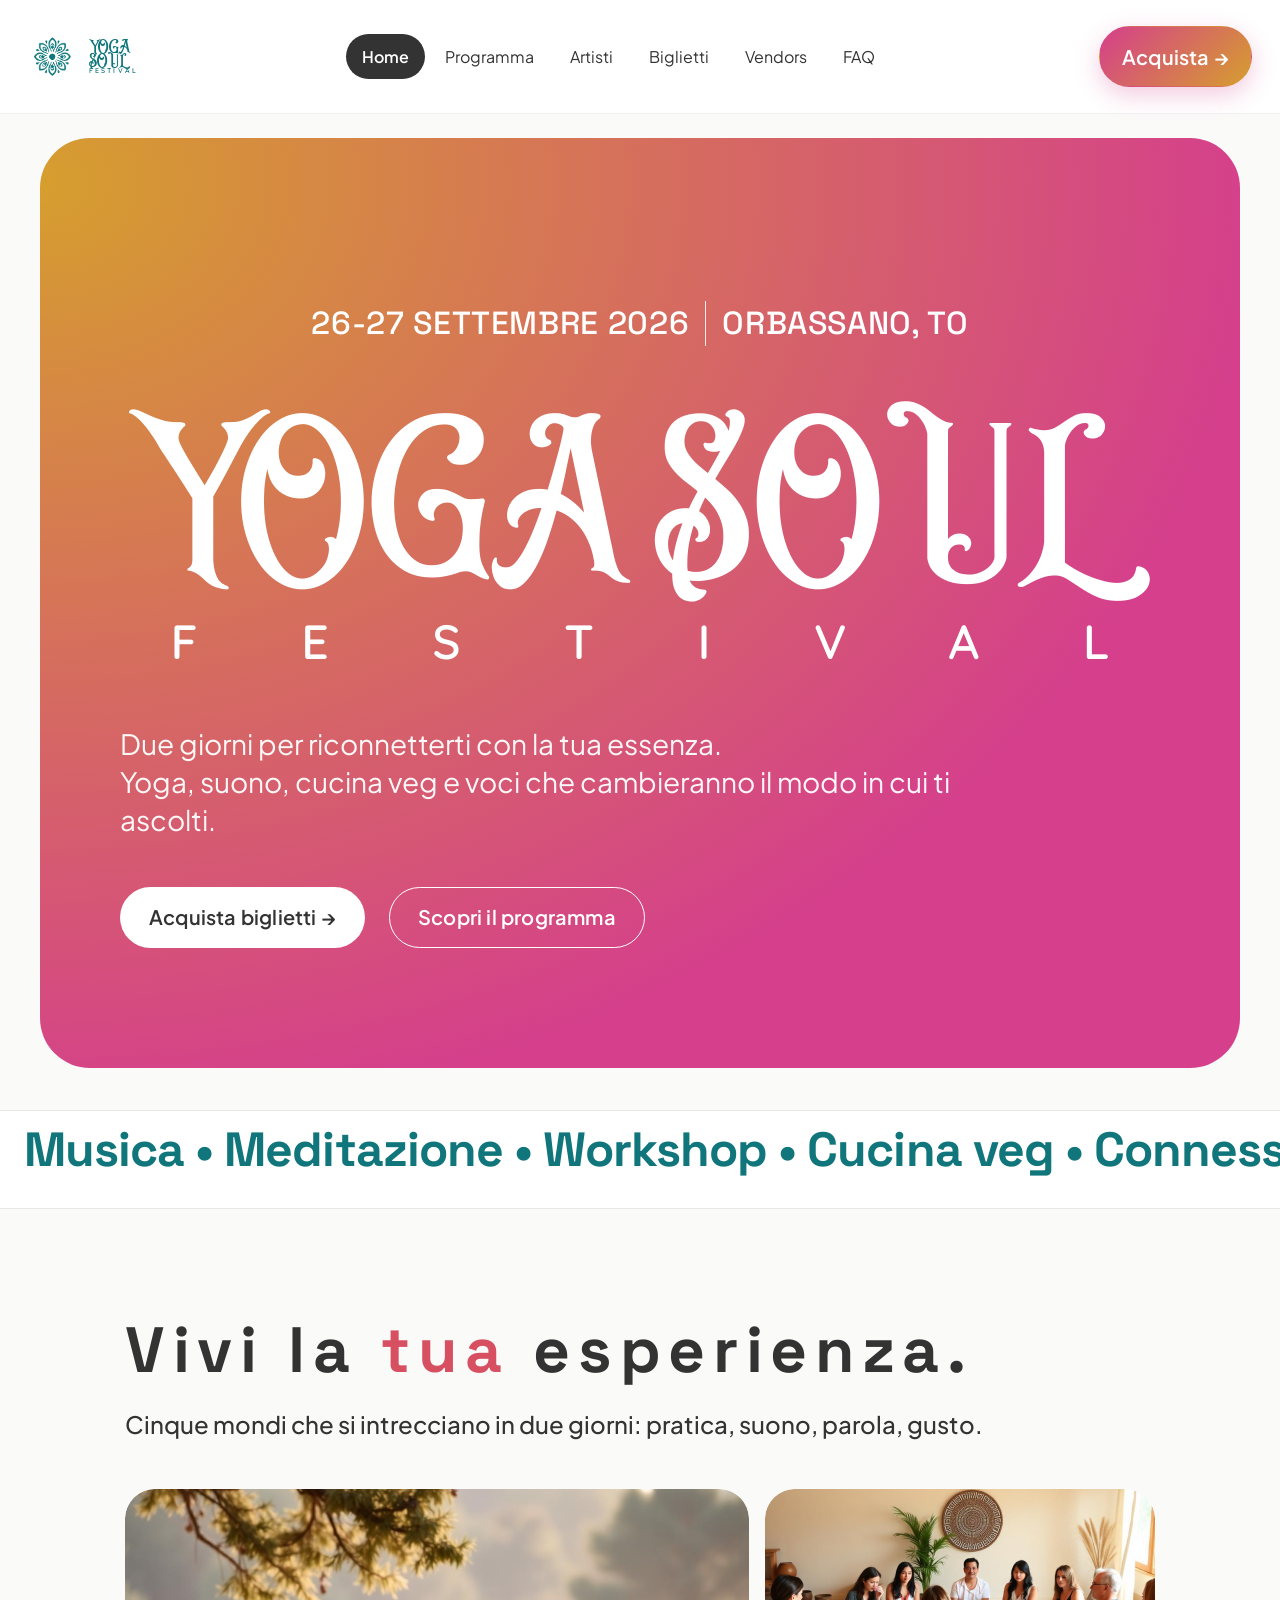
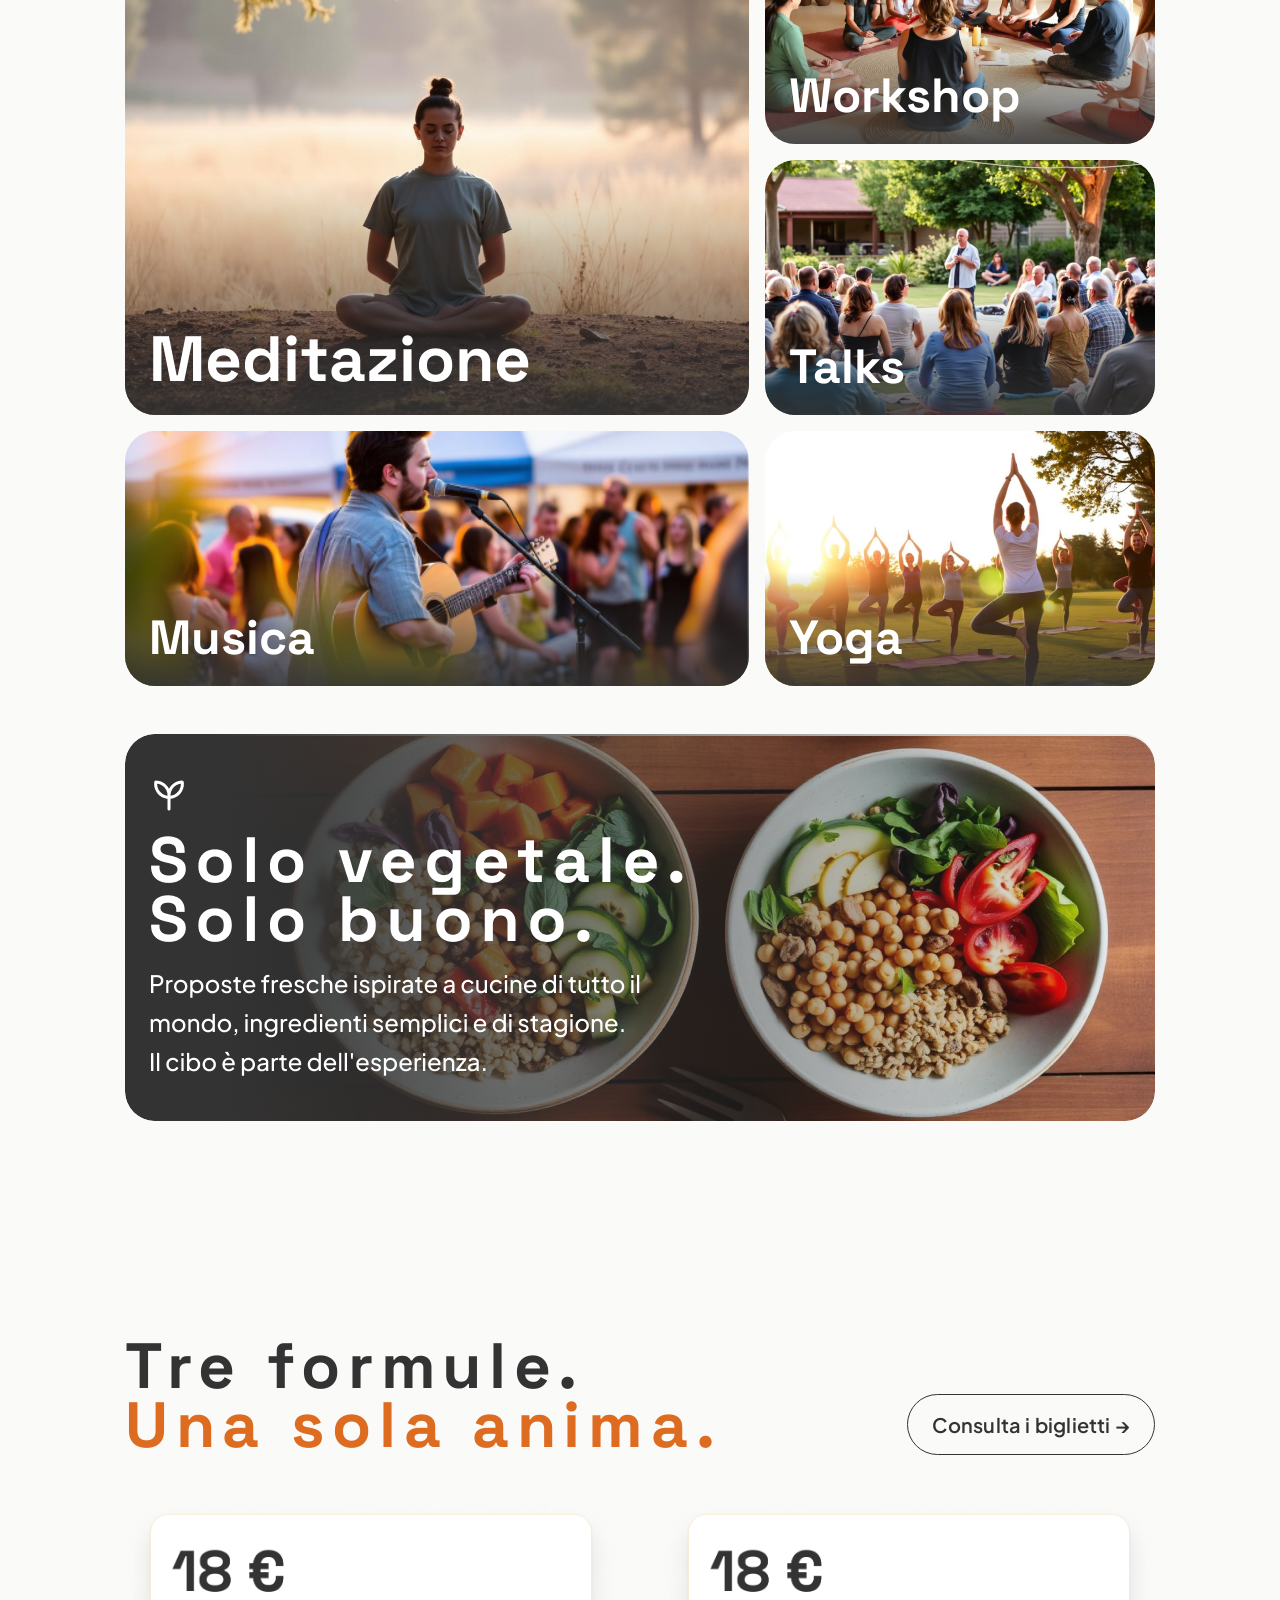
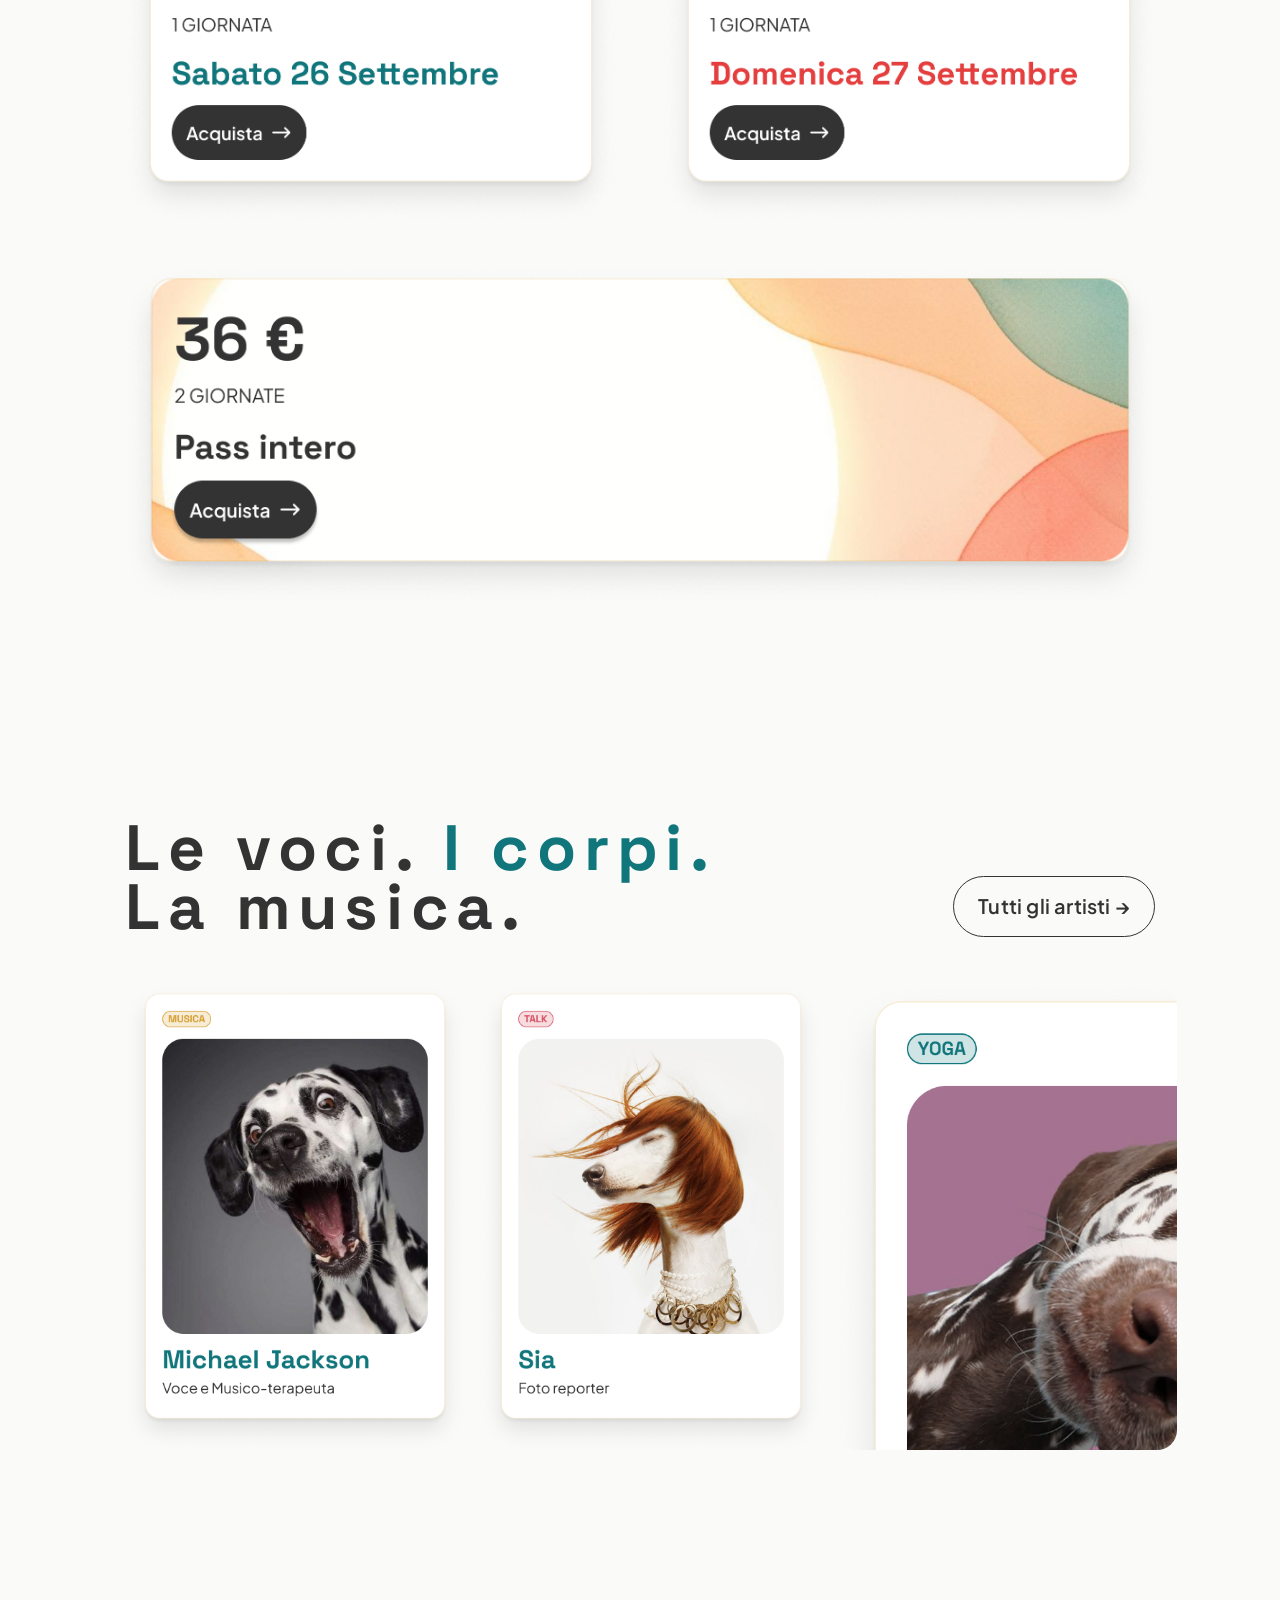
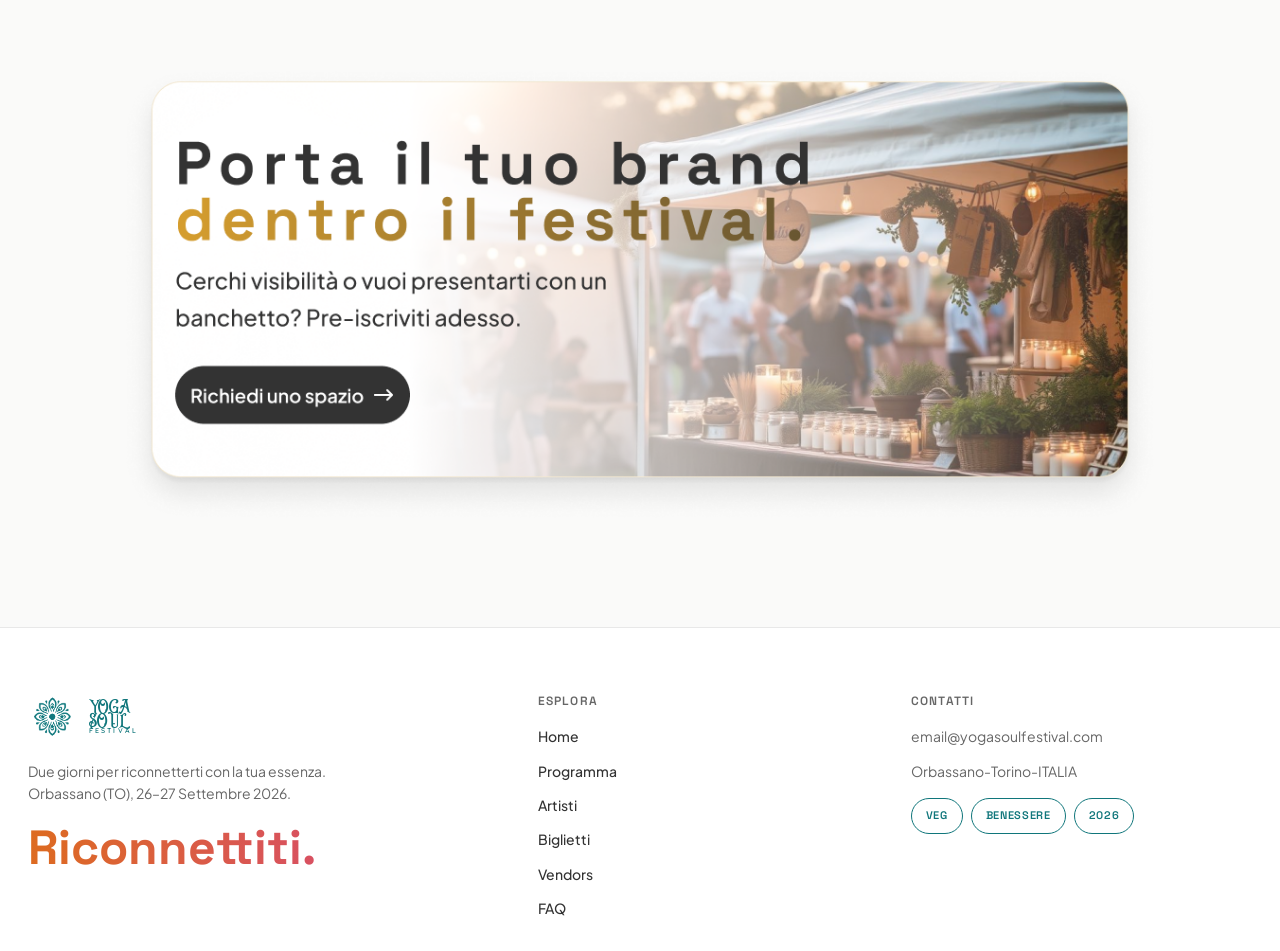
==== commit 302b393e: "menu sistemato, e altre modifiche" ====
--- a/index.html
+++ b/index.html
@@ -81,16 +81,14 @@
             <img src="assets/figma/bento-meditazione.png" alt="">
             <div class="bento-overlay"><h3>Meditazione</h3></div>
           </article>
-          <div class="bento-col">
-            <article class="bento-item bento-item--sm">
-              <img src="assets/figma/bento-workshop.png" alt="">
-              <div class="bento-overlay"><h3>Workshop</h3></div>
-            </article>
-            <article class="bento-item bento-item--sm">
-              <img src="assets/figma/bento-talks.png" alt="">
-              <div class="bento-overlay"><h3>Talks</h3></div>
-            </article>
-          </div>
+          <article class="bento-item bento-item--sm bento-item--workshop">
+            <img src="assets/figma/bento-workshop.png" alt="">
+            <div class="bento-overlay"><h3>Workshop</h3></div>
+          </article>
+          <article class="bento-item bento-item--sm bento-item--talks">
+            <img src="assets/figma/bento-talks.png" alt="">
+            <div class="bento-overlay"><h3>Talks</h3></div>
+          </article>
           <article class="bento-item bento-item--md bento-item--musica">
             <img src="assets/figma/bento-musica.png" alt="">
             <div class="bento-overlay"><h3>Musica</h3></div>
@@ -128,14 +126,14 @@
       </div>
     </section>
 
-    <section class="home-section">
+    <section class="home-section home-section--artists">
       <div class="container container-content">
         <header class="home-section-header home-section-header--row">
           <h2 class="home-h2 home-h2--multiline">Le voci. <span class="c-teal">I corpi.</span><br>La musica.</h2>
           <a href="artisti.html" class="btn btn-outline-dark">Tutti gli artisti →</a>
         </header>
 
-        <div class="home-artists">
+        <div class="home-artists" tabindex="0" role="region" aria-label="Artisti in evidenza">
           <a href="artista.html" class="home-artist-figma">
             <img src="assets/figma/artist-card-mj.png" alt="Michael Jackson — Musica">
           </a>
--- a/style.css
+++ b/style.css
@@ -266,9 +266,19 @@
   top: 0;
   z-index: 1005;
   background: rgba(255, 255, 255, 0.88);
+  border-bottom: 1px solid rgba(232, 232, 232, 0.6);
+  isolation: isolate;
+}
+
+.navbar::before,
+.topbar::before {
+  content: "";
+  position: absolute;
+  inset: 0;
+  z-index: -1;
   backdrop-filter: blur(16px);
   -webkit-backdrop-filter: blur(16px);
-  border-bottom: 1px solid rgba(232, 232, 232, 0.6);
+  pointer-events: none;
 }
 
 .navbar .container,
@@ -357,29 +367,33 @@
   display: none;
   width: 48px;
   height: 48px;
-  border: 1px solid var(--color-border);
+  min-width: 48px;
+  flex-shrink: 0;
+  border: 1.5px solid rgba(16, 118, 123, 0.35);
   border-radius: 14px;
-  background: rgba(255, 255, 255, 0.9);
+  background: #fff;
+  box-shadow: 0 2px 8px rgba(51, 51, 51, 0.08);
   position: relative;
   cursor: pointer;
+  -webkit-tap-highlight-color: transparent;
 }
 
 .nav-toggle span {
   position: absolute;
-  left: 12px;
-  right: 12px;
-  height: 2px;
-  background: var(--color-text);
+  left: 11px;
+  right: 11px;
+  height: 2.5px;
+  background: var(--color-teal);
   border-radius: 1px;
   transition: var(--transition);
 }
 
-.nav-toggle span:nth-child(1) { top: 16px; }
-.nav-toggle span:nth-child(2) { top: 23px; }
-.nav-toggle span:nth-child(3) { top: 30px; }
+.nav-toggle span:nth-child(1) { top: 15px; }
+.nav-toggle span:nth-child(2) { top: 22px; }
+.nav-toggle span:nth-child(3) { top: 29px; }
 
 .nav-toggle.open span:nth-child(1) {
-  top: 23px;
+  top: 22px;
   transform: rotate(45deg);
 }
 
@@ -388,7 +402,7 @@
 }
 
 .nav-toggle.open span:nth-child(3) {
-  top: 23px;
+  top: 22px;
   transform: rotate(-45deg);
 }
 
@@ -1703,14 +1717,23 @@
     --mobile-nav-height: 72px;
   }
 
+  .navbar,
+  .topbar {
+    padding-top: env(safe-area-inset-top, 0);
+  }
+
   .navbar-inner {
-    grid-template-columns: 1fr auto auto;
+    display: flex;
+    flex-wrap: nowrap;
+    align-items: center;
+    justify-content: flex-start;
     gap: 10px;
     min-height: var(--mobile-nav-height);
-    align-items: center;
+    padding-block: 10px;
   }
 
   .navbar-logo {
+    flex: 1 1 auto;
     min-width: 0;
   }
 
@@ -1718,32 +1741,49 @@
     display: flex;
     align-items: center;
     justify-content: center;
-    flex-shrink: 0;
-    z-index: 1004;
+    order: 2;
+    flex: 0 0 44px;
+    width: 44px;
+    height: 44px;
+    min-width: 44px;
+    z-index: 1006;
+  }
+
+  .nav-toggle span:nth-child(1) { top: 13px; }
+  .nav-toggle span:nth-child(2) { top: 20px; }
+  .nav-toggle span:nth-child(3) { top: 27px; }
+
+  .nav-toggle.open span:nth-child(1),
+  .nav-toggle.open span:nth-child(3) {
+    top: 20px;
   }
 
   .navbar-links {
     display: none;
     position: fixed;
-    top: var(--mobile-nav-height);
+    top: calc(var(--mobile-nav-height) + env(safe-area-inset-top, 0px));
     left: 0;
     right: 0;
     bottom: 0;
-    z-index: 1003;
+    z-index: 1004;
     flex-direction: column;
     align-items: stretch;
     justify-content: flex-start;
     gap: 4px;
     margin: 0;
-    padding: 12px var(--container-pad) max(24px, env(safe-area-inset-bottom));
+    padding: 16px var(--container-pad) max(24px, env(safe-area-inset-bottom));
     min-height: 0;
-    width: auto;
+    width: 100%;
+    max-width: none;
     border: none;
     border-radius: 0;
     background: var(--color-bg);
     box-shadow: none;
+    backdrop-filter: none;
+    -webkit-backdrop-filter: none;
     overflow-y: auto;
     -webkit-overflow-scrolling: touch;
+    order: 10;
   }
 
   .navbar-links.is-open {
@@ -1751,15 +1791,25 @@
   }
 
   .navbar-link {
+    display: block;
+    flex: 0 0 auto;
     width: 100%;
     text-align: left;
     padding: 14px 16px;
     font-size: 17px;
     border-radius: 12px;
+    color: var(--color-text);
+  }
+
+  .navbar-link.is-active {
+    background: var(--color-text);
+    color: var(--color-white);
+    font-weight: 600;
   }
 
   .navbar-cta {
-    grid-column: auto;
+    order: 3;
+    flex: 0 0 auto;
     justify-self: end;
     width: auto;
     min-height: 44px;
@@ -1775,12 +1825,13 @@
   body.nav-open::before {
     content: "";
     position: fixed;
-    top: var(--mobile-nav-height);
+    top: calc(var(--mobile-nav-height) + env(safe-area-inset-top, 0px));
     left: 0;
     right: 0;
     bottom: 0;
-    z-index: 1002;
+    z-index: 1003;
     background: rgba(51, 51, 51, 0.35);
+    pointer-events: none;
   }
 
   .footer-grid {
@@ -1893,10 +1944,16 @@
   }
 
   .navbar-cta,
-  .nav-toggle,
   .ticket-card-btn,
   .vendors-submit {
     width: auto;
+  }
+
+  .nav-toggle {
+    width: 44px;
+    min-width: 44px;
+    height: 44px;
+    flex: 0 0 44px;
   }
 
   .navbar-link {
--- a/home.css
+++ b/home.css
@@ -287,11 +287,11 @@
   background: rgba(51, 51, 51, 0.05);
 }
 
-/* ── Bento (624 + 16 + 390 | Musica + Yoga bottom row) ── */
+/* ── Bento (Figma: 624 | 16 | 390, rows 255 + gap + 255 + gap + 255) ── */
 .page-home .bento {
   display: grid;
   grid-template-columns: minmax(0, 624fr) 16px minmax(0, 390fr);
-  grid-template-rows: 526px 16px 255px;
+  grid-template-rows: 255px 16px 255px 16px 255px;
 }
 
 .page-home .bento-item {
@@ -333,19 +333,21 @@
 
 .page-home .bento-item--lg {
   grid-column: 1;
-  grid-row: 1;
+  grid-row: 1 / 4;
 }
 
 .page-home .bento-item--lg .bento-overlay h3 {
   font-size: 64px;
 }
 
-.page-home .bento-col {
+.page-home .bento-item--workshop {
   grid-column: 3;
   grid-row: 1;
-  display: grid;
-  grid-template-rows: 255px 16px 255px;
-  min-height: 0;
+}
+
+.page-home .bento-item--talks {
+  grid-column: 3;
+  grid-row: 3;
 }
 
 .page-home .bento-item--sm .bento-overlay h3 {
@@ -354,12 +356,12 @@
 
 .page-home .bento-item--musica {
   grid-column: 1;
-  grid-row: 3;
+  grid-row: 5;
 }
 
 .page-home .bento-item--yoga {
   grid-column: 3;
-  grid-row: 3;
+  grid-row: 5;
 }
 
 .page-home .bento-item--md .bento-overlay h3 {
@@ -408,23 +410,53 @@
   border-radius: 30px;
 }
 
-/* ── Artists (Figma card exports) ── */
+/* Shared Figma export ratios for consistent mobile scaling */
+.page-home {
+  --ticket-card-ratio: 1095 / 708;
+  --artist-card-ratio: 948 / 1298;
+  --vendor-banner-ratio: 1088 / 474;
+}
+
+/* ── Artists carousel (Figma card exports) ── */
+.page-home .home-section--artists .container-content {
+  overflow: visible;
+}
+
 .page-home .home-artists {
-  display: grid;
-  grid-template-columns: repeat(3, minmax(0, 1fr));
+  --artist-card-w: clamp(280px, 36vw, 340px);
+  display: flex;
+  flex-wrap: nowrap;
   gap: 16px;
+  overflow-x: auto;
+  overscroll-behavior-x: contain;
+  scroll-snap-type: x mandatory;
+  scroll-padding-inline: var(--container-pad);
+  -webkit-overflow-scrolling: touch;
+  scrollbar-width: none;
+  margin-inline: calc(-1 * var(--container-pad));
+  padding-inline: var(--container-pad);
+  padding-bottom: 4px;
+}
+
+.page-home .home-artists::-webkit-scrollbar {
+  display: none;
 }
 
 .page-home .home-artist-figma {
+  flex: 0 0 var(--artist-card-w);
+  scroll-snap-align: start;
   display: block;
   line-height: 0;
   border-radius: 20px;
   overflow: hidden;
+  aspect-ratio: var(--artist-card-ratio);
 }
 
 .page-home .home-artist-figma img {
   width: 100%;
-  height: auto;
+  height: 100%;
+  object-fit: cover;
+  object-position: top center;
   display: block;
 }
 
@@ -453,6 +485,19 @@
     min-height: 44px;
     padding: 0 14px;
     font-size: 14px;
+  }
+
+  .page-home .navbar-links:not(.is-open) {
+    display: none;
+  }
+
+  .page-home .navbar-links {
+    min-height: 0;
+    padding: 16px var(--container-pad) max(24px, env(safe-area-inset-bottom));
+    gap: 4px;
+    background: var(--color-bg);
+    border: none;
+    border-radius: 0;
   }
 
   .page-home .home-hero {
@@ -544,14 +589,53 @@
     padding: 12px 0;
   }
 
-  .page-home .tickets-preview,
-  .page-home .home-artists {
+  .page-home .tickets-preview {
     grid-template-columns: 1fr;
     gap: 16px;
   }
 
+  .page-home .home-artists {
+    --artist-card-w: min(320px, calc(100% - 56px));
+  }
+
+  /* Tickets: same card height — wide pass matches sabato/domenica */
+  .page-home .ticket-figma {
+    aspect-ratio: var(--ticket-card-ratio);
+  }
+
+  .page-home .ticket-figma img {
+    width: 100%;
+    height: 100%;
+    object-fit: cover;
+    object-position: center;
+  }
+
+  .page-home .ticket-figma--wide {
+    grid-column: auto;
+  }
+
+  .page-home .ticket-figma--wide img {
+    object-position: left center;
+  }
+
+  /* Vendor banner: taller crop focused on copy */
+  .page-home .home-section--last .container-content {
+    padding-inline: 10px;
+  }
+
+  .page-home .vendor-banner {
+    min-height: clamp(260px, 72vw, 360px);
+    border-radius: 20px;
+  }
+
+  .page-home .vendor-banner img {
+    width: 100%;
+    height: clamp(260px, 72vw, 360px);
+    object-fit: cover;
+    object-position: 18% center;
+  }
+
   .page-home .food-figure,
-  .page-home .vendor-banner,
   .page-home .ticket-figma--wide {
     border-radius: 20px;
   }
@@ -569,17 +653,12 @@
   }
 
   .page-home .bento-item--lg,
-  .page-home .bento-col,
+  .page-home .bento-item--workshop,
+  .page-home .bento-item--talks,
   .page-home .bento-item--musica,
   .page-home .bento-item--yoga {
     grid-column: auto;
     grid-row: auto;
-  }
-
-  .page-home .bento-col {
-    display: flex;
-    flex-direction: column;
-    gap: 12px;
   }
 
   .page-home .bento-item {
@@ -674,10 +753,6 @@
     gap: 12px;
   }
 
-  .page-home .bento-col {
-    display: contents;
-  }
-
   .page-home .bento-item {
     min-height: 200px;
     border-radius: 16px;
@@ -701,9 +776,25 @@
     border-radius: 16px;
   }
 
-  .page-home .home-artist-figma,
   .page-home .ticket-figma {
     border-radius: 16px;
+  }
+
+  .page-home .home-artist-figma {
+    border-radius: 16px;
+  }
+
+  .page-home .home-artists {
+    --artist-card-w: min(300px, 82vw);
+  }
+
+  .page-home .vendor-banner {
+    min-height: clamp(280px, 78vw, 380px);
+  }
+
+  .page-home .vendor-banner img {
+    height: clamp(280px, 78vw, 380px);
+    object-position: 12% center;
   }
 
   .page-home .marquee {
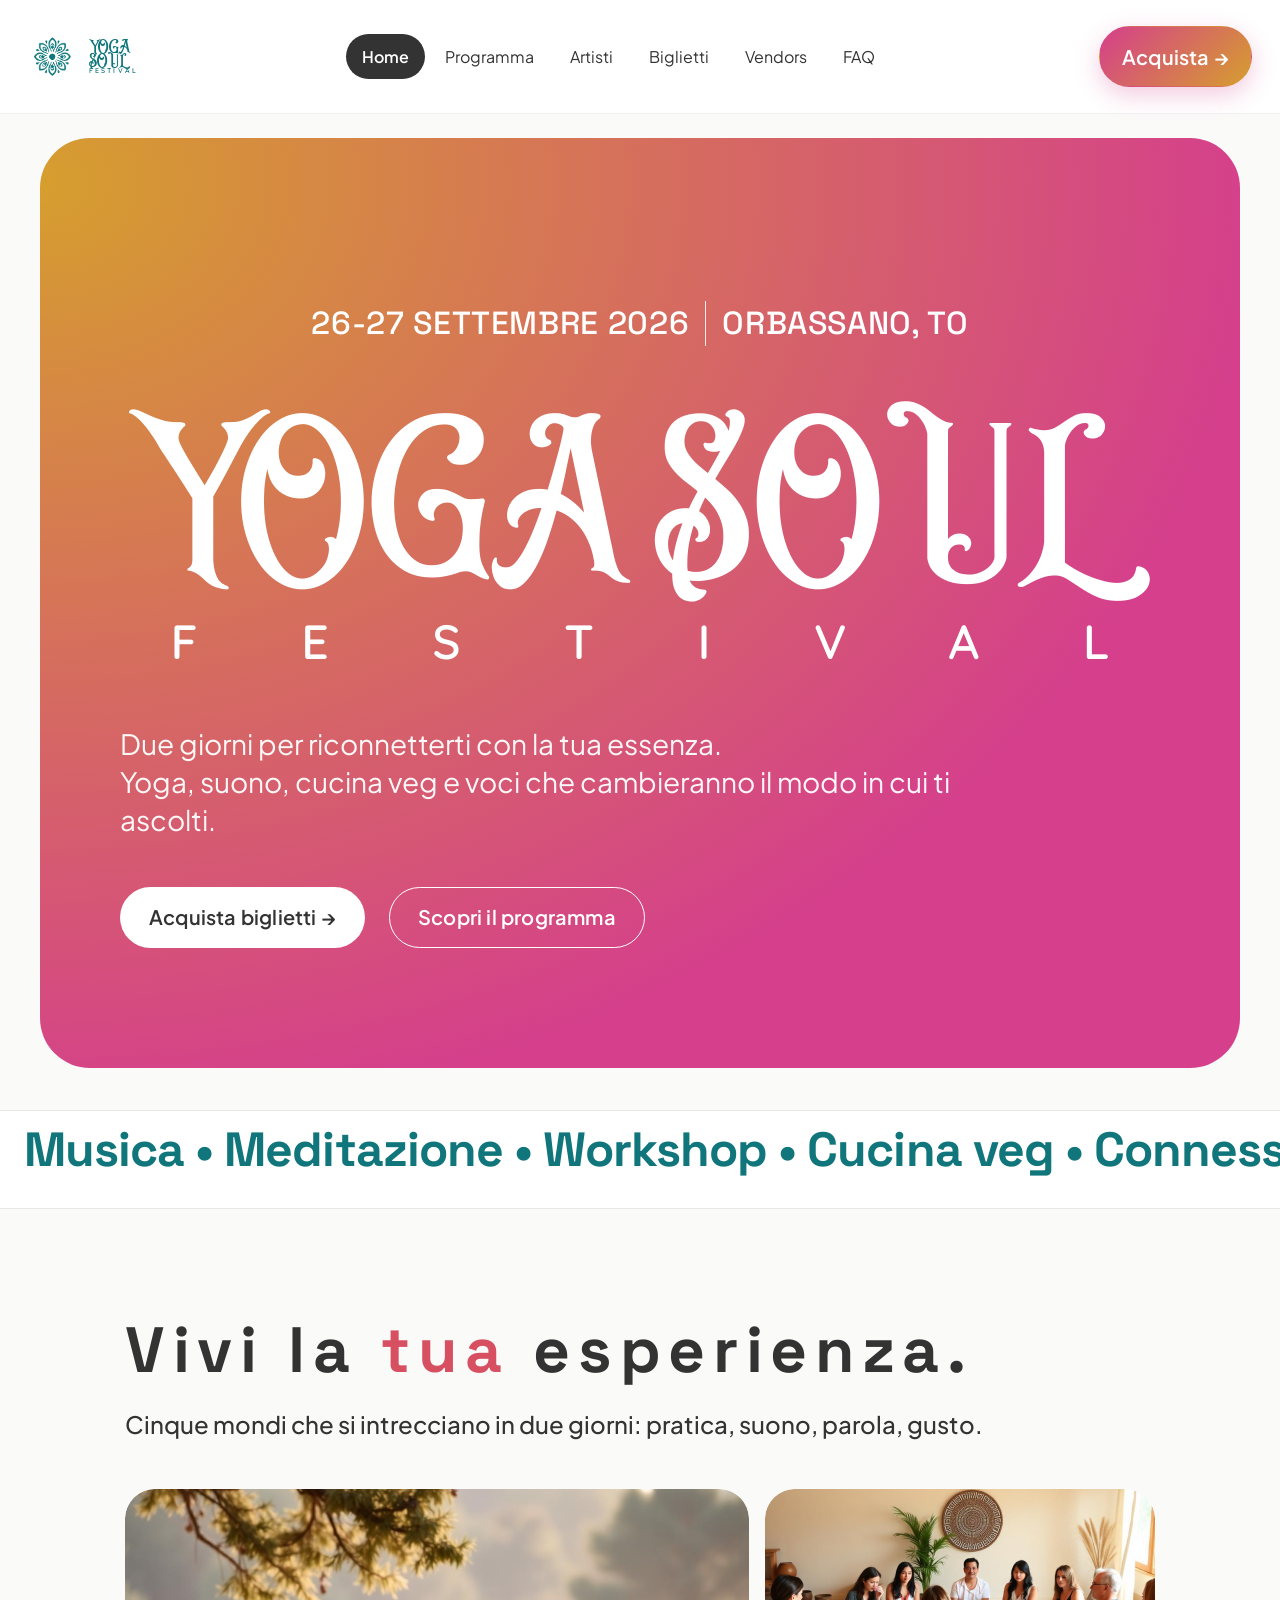
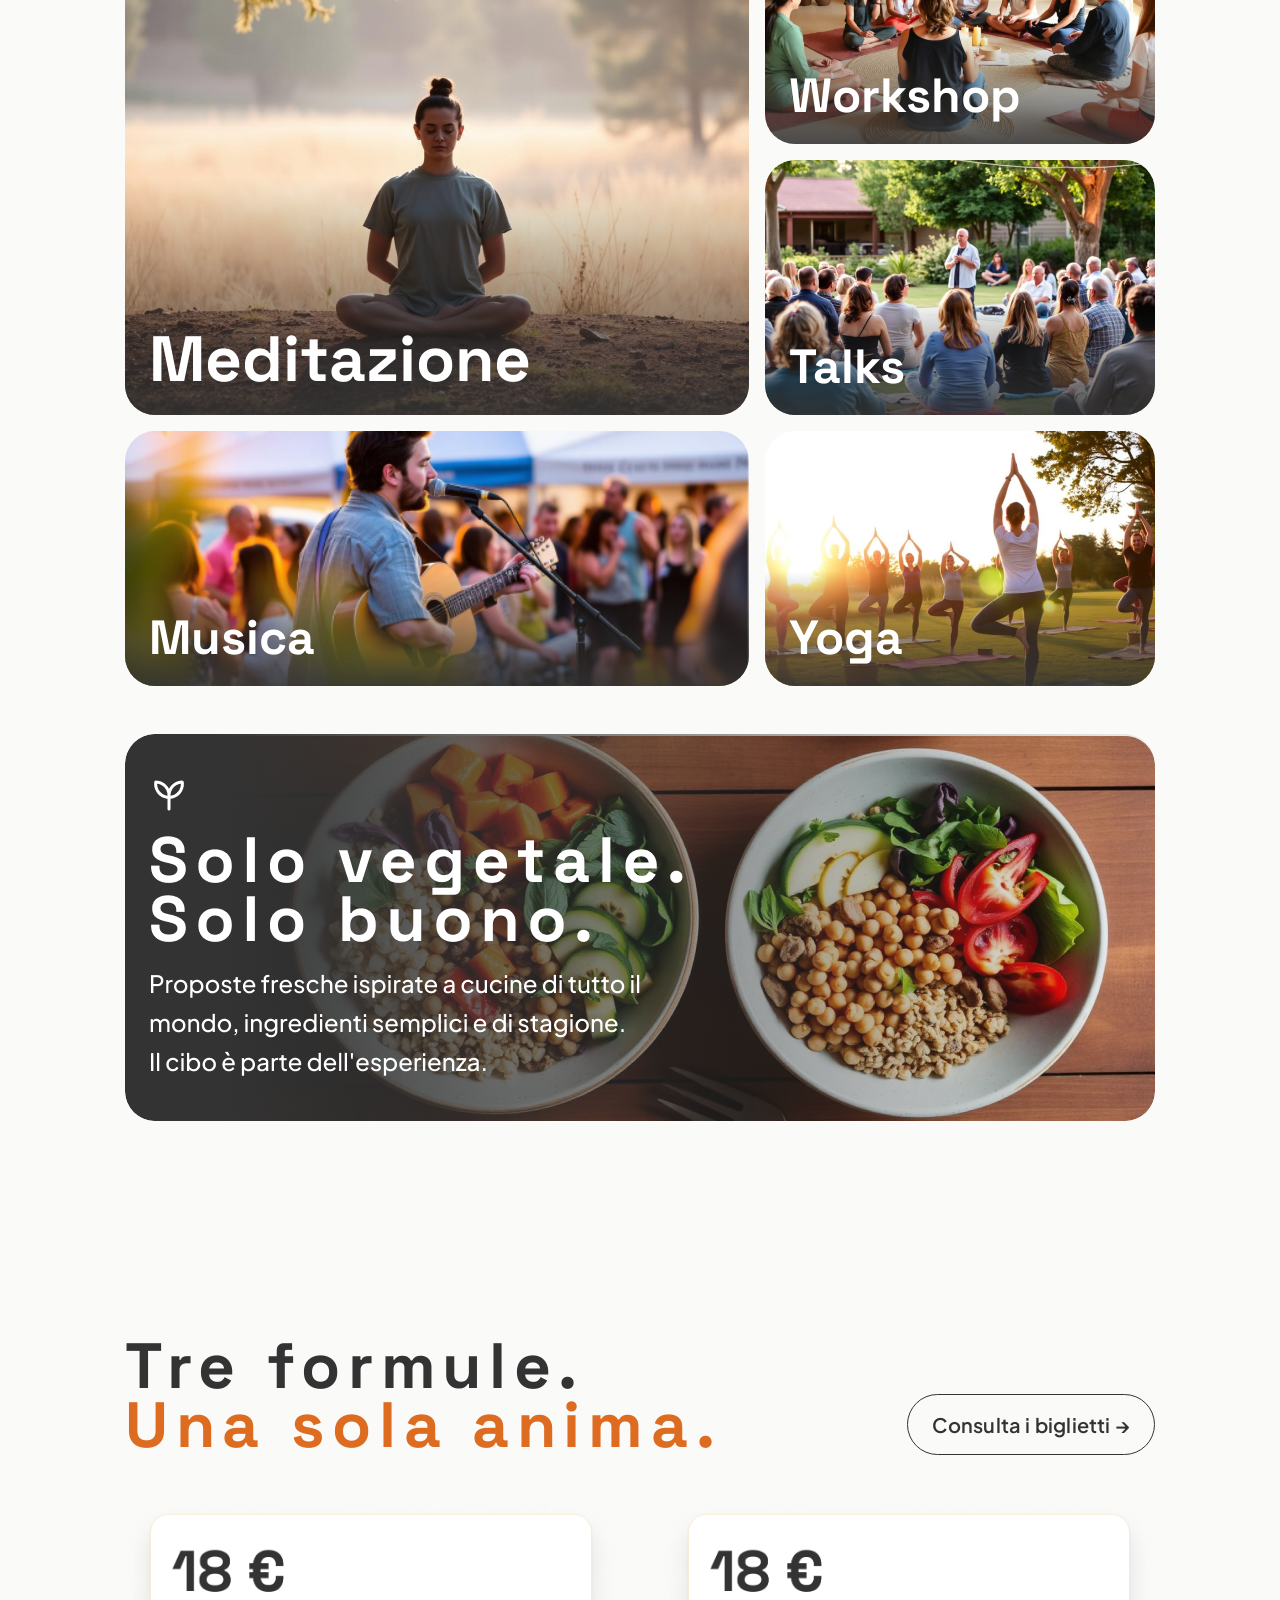
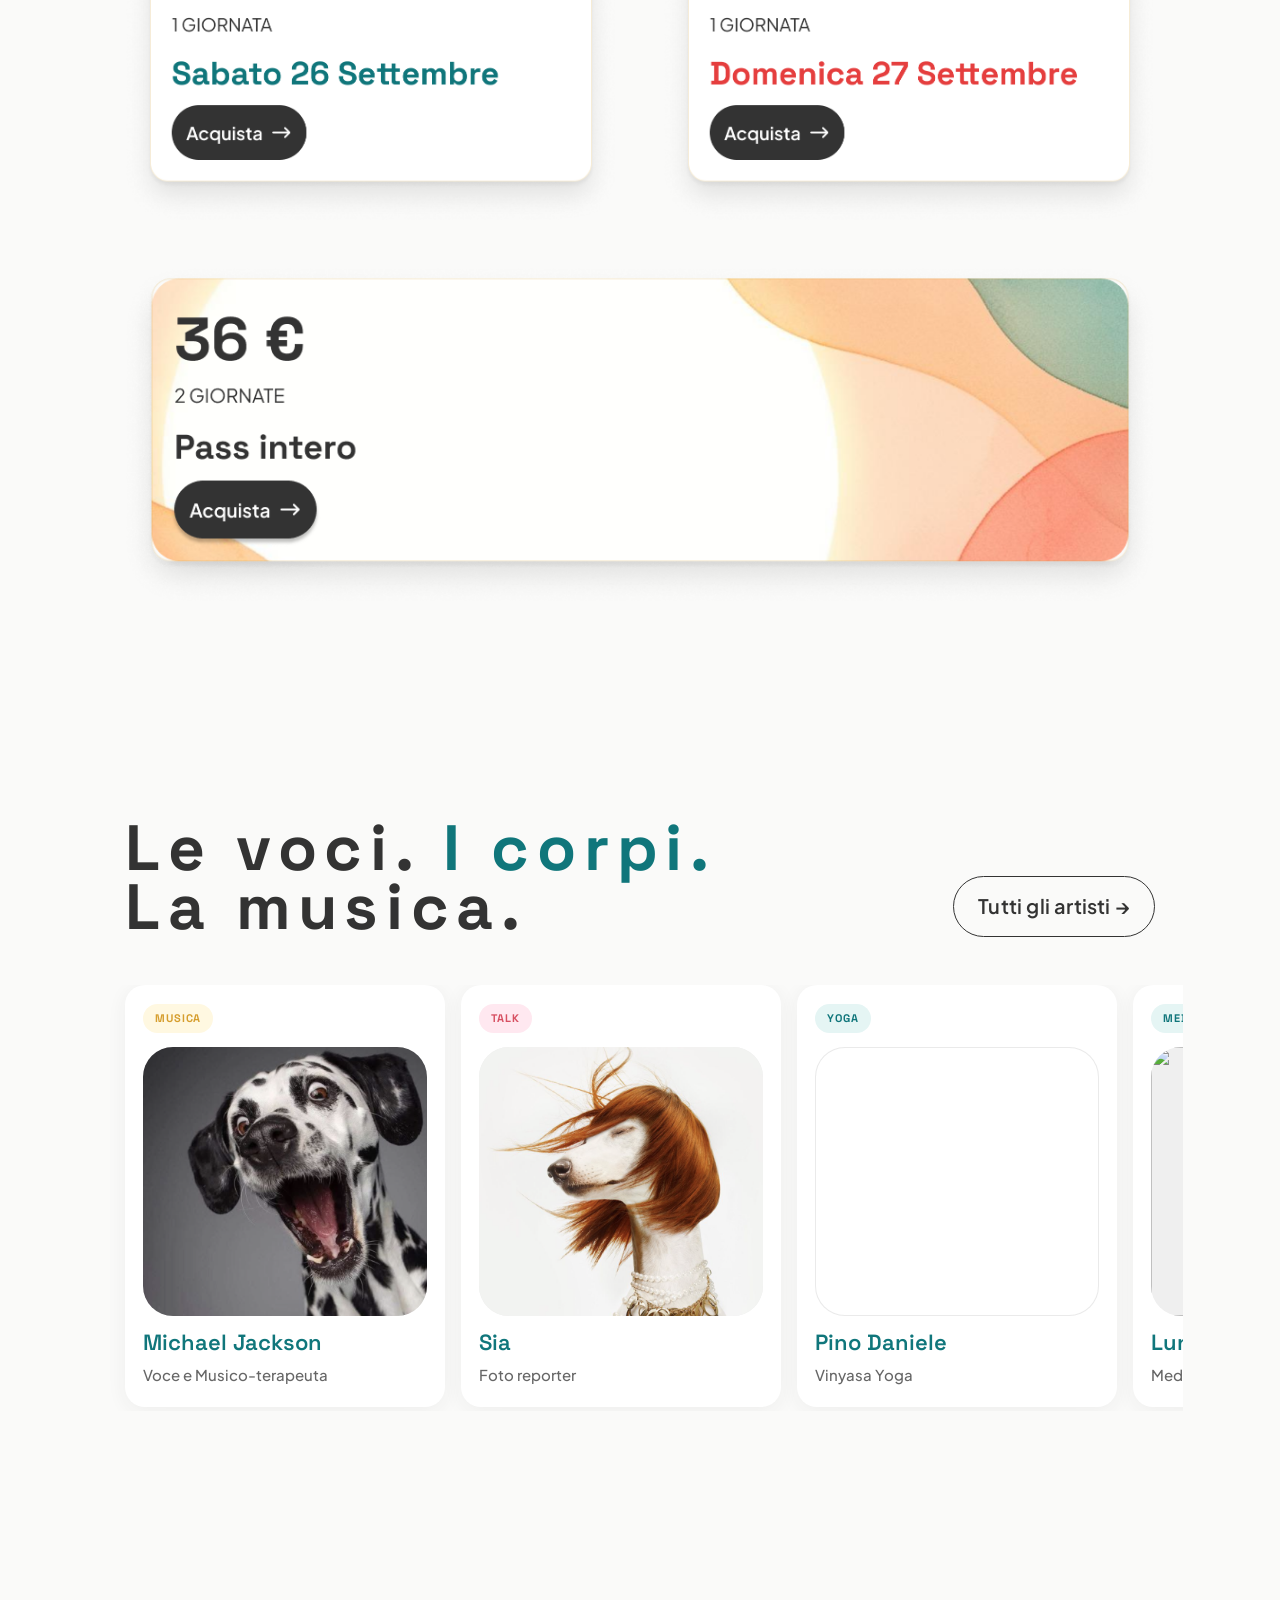
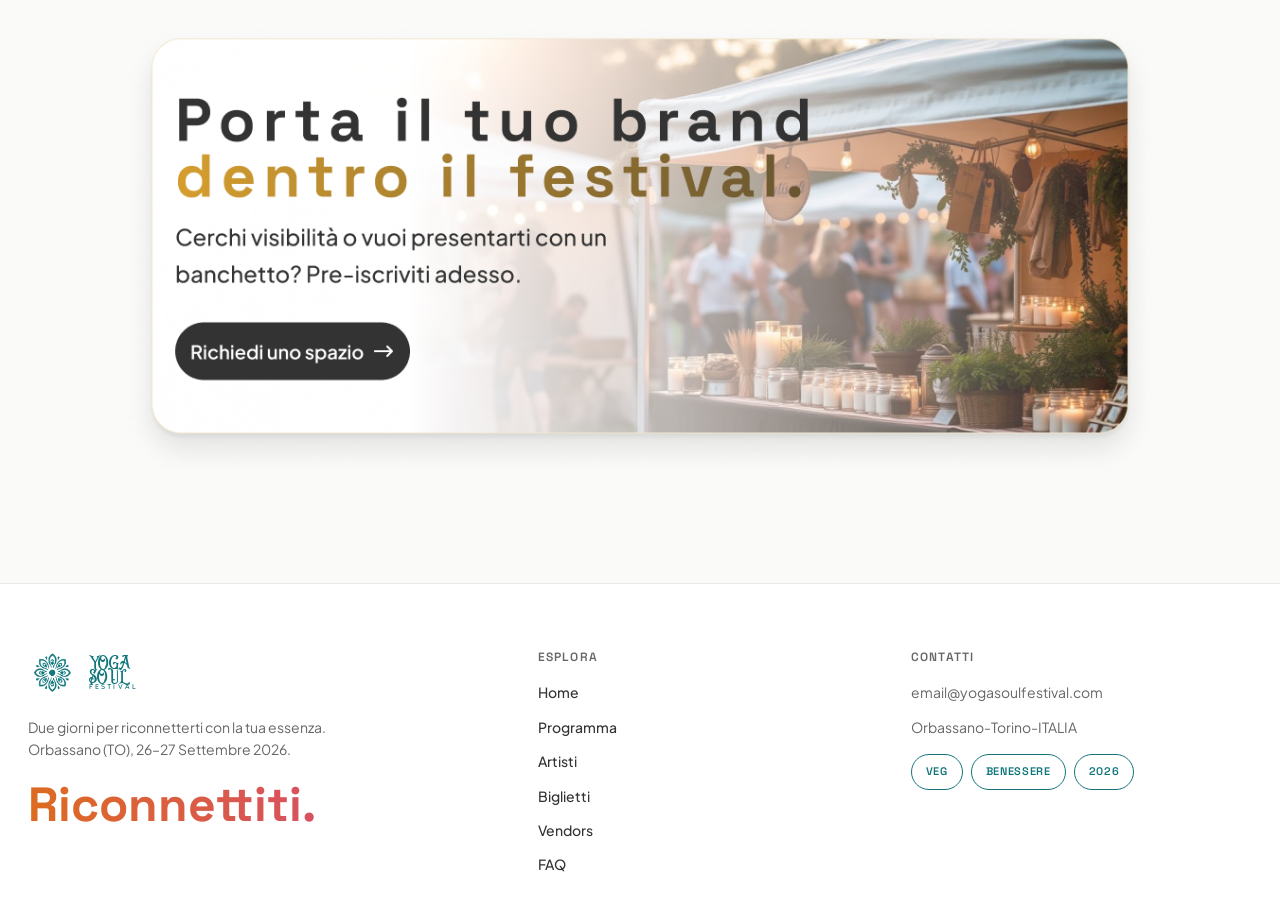
==== commit 0f056560: "artist cards fixed added 5 random aritsti to check carousel" ====
--- a/index.html
+++ b/index.html
@@ -114,13 +114,25 @@
 
         <div class="tickets-preview">
           <a href="biglietti.html" class="ticket-figma">
-            <img src="assets/figma/ticket-sabato.png" alt="18 € — Sabato 26 Settembre">
+            <span class="ticket-figma__media">
+              <img src="assets/figma/ticket-sabato.png" alt="18 € — Sabato 26 Settembre" width="1095" height="708" loading="lazy" decoding="async">
+            </span>
           </a>
           <a href="biglietti.html" class="ticket-figma">
-            <img src="assets/figma/ticket-domenica.png" alt="18 € — Domenica 27 Settembre">
+            <span class="ticket-figma__media">
+              <img src="assets/figma/ticket-domenica.png" alt="18 € — Domenica 27 Settembre" width="1095" height="708" loading="lazy" decoding="async">
+            </span>
           </a>
           <a href="biglietti.html" class="ticket-figma ticket-figma--wide">
-            <img src="assets/figma/ticket-pattern.png" alt="36 € — Pass intero">
+            <span class="ticket-figma__media">
+              <img src="assets/figma/ticket-pattern.png" alt="36 € — Pass intero" width="1086" height="354" loading="lazy" decoding="async">
+            </span>
+            <span class="ticket-figma__mobile-pass">
+              <span class="ticket-figma__price">36 €</span>
+              <span class="ticket-figma__days">2 Giornate</span>
+              <span class="ticket-figma__name">Pass intero</span>
+              <span class="ticket-figma__btn">Acquista →</span>
+            </span>
           </a>
         </div>
       </div>
@@ -134,14 +146,99 @@
         </header>
 
         <div class="home-artists" tabindex="0" role="region" aria-label="Artisti in evidenza">
-          <a href="artista.html" class="home-artist-figma">
-            <img src="assets/figma/artist-card-mj.png" alt="Michael Jackson — Musica">
-          </a>
-          <a href="artista.html" class="home-artist-figma">
-            <img src="assets/figma/artist-card-sia.png" alt="Sia — Talk">
-          </a>
-          <a href="artista.html" class="home-artist-figma">
-            <img src="assets/figma/artist-card-pino.png" alt="Pino Daniele — Yoga">
+          <a href="artista.html" class="home-artist-card">
+            <div class="home-artist-card__head">
+              <span class="chip tag-yellow">Musica</span>
+            </div>
+            <div class="home-artist-card__media">
+              <img src="assets/figma/artist-michael-jackson.png" alt="" width="370" height="412" loading="lazy" decoding="async">
+            </div>
+            <div class="home-artist-card__body">
+              <h3 class="home-artist-card__name">Michael Jackson</h3>
+              <p class="home-artist-card__role">Voce e Musico-terapeuta</p>
+            </div>
+          </a>
+          <a href="artista.html" class="home-artist-card">
+            <div class="home-artist-card__head">
+              <span class="chip tag-pink">Talk</span>
+            </div>
+            <div class="home-artist-card__media">
+              <img src="assets/figma/artist-sia.png" alt="" width="370" height="412" loading="lazy" decoding="async">
+            </div>
+            <div class="home-artist-card__body">
+              <h3 class="home-artist-card__name">Sia</h3>
+              <p class="home-artist-card__role">Foto reporter</p>
+            </div>
+          </a>
+          <a href="artista.html" class="home-artist-card">
+            <div class="home-artist-card__head">
+              <span class="chip tag-teal">Yoga</span>
+            </div>
+            <div class="home-artist-card__media home-artist-card__media--empty" aria-hidden="true"></div>
+            <div class="home-artist-card__body">
+              <h3 class="home-artist-card__name">Pino Daniele</h3>
+              <p class="home-artist-card__role">Vinyasa Yoga</p>
+            </div>
+          </a>
+          <a href="artista.html" class="home-artist-card">
+            <div class="home-artist-card__head">
+              <span class="chip tag-teal">Meditazione</span>
+            </div>
+            <div class="home-artist-card__media">
+              <img src="https://images.unsplash.com/photo-1506126613408-eca07ce68773?w=600&amp;q=80" alt="" width="600" height="600" loading="lazy" decoding="async">
+            </div>
+            <div class="home-artist-card__body">
+              <h3 class="home-artist-card__name">Luna Moretti</h3>
+              <p class="home-artist-card__role">Meditazione guidata</p>
+            </div>
+          </a>
+          <a href="artista.html" class="home-artist-card">
+            <div class="home-artist-card__head">
+              <span class="chip tag-yellow">Musica</span>
+            </div>
+            <div class="home-artist-card__media">
+              <img src="https://images.unsplash.com/photo-1493225457124-a3eb161ffa5f?w=600&amp;q=80" alt="" width="600" height="600" loading="lazy" decoding="async">
+            </div>
+            <div class="home-artist-card__body">
+              <h3 class="home-artist-card__name">Marco Ferri</h3>
+              <p class="home-artist-card__role">Percussioni &amp; sound bath</p>
+            </div>
+          </a>
+          <a href="artista.html" class="home-artist-card">
+            <div class="home-artist-card__head">
+              <span class="chip tag-yellow">Workshop</span>
+            </div>
+            <div class="home-artist-card__media">
+              <img src="https://images.unsplash.com/photo-1578662996442-48f60103fc96?w=600&amp;q=80" alt="" width="600" height="600" loading="lazy" decoding="async">
+            </div>
+            <div class="home-artist-card__body">
+              <h3 class="home-artist-card__name">Elena Russo</h3>
+              <p class="home-artist-card__role">Ceramica consapevole</p>
+            </div>
+          </a>
+          <a href="artista.html" class="home-artist-card">
+            <div class="home-artist-card__head">
+              <span class="chip tag-pink">Talk</span>
+            </div>
+            <div class="home-artist-card__media">
+              <img src="https://images.unsplash.com/photo-1573496359142-b8d87734a5a2?w=600&amp;q=80" alt="" width="600" height="600" loading="lazy" decoding="async">
+            </div>
+            <div class="home-artist-card__body">
+              <h3 class="home-artist-card__name">Giulia Conti</h3>
+              <p class="home-artist-card__role">Nutrizione vegetale</p>
+            </div>
+          </a>
+          <a href="artista.html" class="home-artist-card">
+            <div class="home-artist-card__head">
+              <span class="chip tag-teal">Yoga</span>
+            </div>
+            <div class="home-artist-card__media">
+              <img src="https://images.unsplash.com/photo-1544367567-0f2fcb009e0b?w=600&amp;q=80" alt="" width="600" height="600" loading="lazy" decoding="async">
+            </div>
+            <div class="home-artist-card__body">
+              <h3 class="home-artist-card__name">Noah Singh</h3>
+              <p class="home-artist-card__role">Hatha Yoga al tramonto</p>
+            </div>
           </a>
         </div>
       </div>
@@ -150,7 +247,19 @@
     <section class="home-section home-section--last">
       <div class="container container-content">
         <a href="vendors.html" class="vendor-banner">
-          <img src="assets/figma/sponsor-banner.png" alt="Porta il tuo brand dentro il festival.">
+          <picture class="vendor-banner__media">
+            <img src="assets/figma/sponsor-banner.png" alt="" width="1088" height="474" decoding="async">
+          </picture>
+          <div class="vendor-banner__card">
+            <h2 class="vendor-banner__title">
+              Porta il tuo brand<br>
+              <span class="vendor-banner__title-accent">dentro il festival.</span>
+            </h2>
+            <p class="vendor-banner__text">
+              Cerchi visibilità o vuoi presentarti con un banchetto? Pre-iscriviti adesso.
+            </p>
+            <span class="vendor-banner__cta">Richiedi uno spazio →</span>
+          </div>
         </a>
       </div>
     </section>
--- a/home.css
+++ b/home.css
@@ -393,39 +393,50 @@
   border-radius: 20px;
   overflow: hidden;
   line-height: 0;
-}
-
-.page-home .ticket-figma img {
+  text-decoration: none;
+  color: inherit;
+}
+
+.page-home .ticket-figma__media {
+  display: block;
+  line-height: 0;
+}
+
+.page-home .ticket-figma__media img {
   width: 100%;
   height: auto;
   display: block;
 }
 
+.page-home .ticket-figma__mobile-pass {
+  display: none;
+}
+
 .page-home .ticket-figma--wide {
   grid-column: 1 / -1;
   border-radius: 30px;
 }
 
-.page-home .ticket-figma--wide img {
+.page-home .ticket-figma--wide .ticket-figma__media img {
   border-radius: 30px;
 }
 
 /* Shared Figma export ratios for consistent mobile scaling */
 .page-home {
   --ticket-card-ratio: 1095 / 708;
-  --artist-card-ratio: 948 / 1298;
+  --artist-card-w: 320px;
   --vendor-banner-ratio: 1088 / 474;
 }
 
-/* ── Artists carousel (Figma card exports) ── */
+/* ── Artists carousel ── */
 .page-home .home-section--artists .container-content {
   overflow: visible;
 }
 
 .page-home .home-artists {
-  --artist-card-w: clamp(280px, 36vw, 340px);
   display: flex;
   flex-wrap: nowrap;
+  align-items: stretch;
   gap: 16px;
   overflow-x: auto;
   overscroll-behavior-x: contain;
@@ -442,22 +453,75 @@
   display: none;
 }
 
-.page-home .home-artist-figma {
+.page-home .home-artist-card {
   flex: 0 0 var(--artist-card-w);
+  width: var(--artist-card-w);
+  display: flex;
+  flex-direction: column;
   scroll-snap-align: start;
-  display: block;
-  line-height: 0;
+  background: var(--color-white);
   border-radius: 20px;
   overflow: hidden;
-  aspect-ratio: var(--artist-card-ratio);
-}
-
-.page-home .home-artist-figma img {
+  text-decoration: none;
+  color: inherit;
+  box-shadow: var(--shadow-sm);
+  transition: transform var(--transition), box-shadow var(--transition);
+}
+
+.page-home .home-artist-card:hover {
+  transform: translateY(-2px);
+  box-shadow: var(--shadow-md);
+}
+
+.page-home .home-artist-card__head {
+  padding: 18px 18px 0;
+}
+
+.page-home .home-artist-card__media {
+  position: relative;
+  margin: 14px 18px 0;
+  border-radius: 30px;
+  overflow: hidden;
+  aspect-ratio: 321 / 304;
+  background: #efefef;
+}
+
+.page-home .home-artist-card__media--empty {
+  background: var(--color-white);
+  border: 1px solid rgba(232, 232, 232, 0.9);
+}
+
+.page-home .home-artist-card__media img {
+  position: absolute;
+  inset: 0;
   width: 100%;
   height: 100%;
   object-fit: cover;
-  object-position: top center;
+  object-position: center;
   display: block;
+}
+
+.page-home .home-artist-card__body {
+  padding: 14px 18px 22px;
+  flex: 1 1 auto;
+}
+
+.page-home .home-artist-card__name {
+  margin: 0;
+  font-family: var(--font-display);
+  font-size: 22px;
+  font-weight: 600;
+  line-height: 1.15;
+  color: var(--color-teal);
+}
+
+.page-home .home-artist-card__role {
+  margin: 8px 0 0;
+  font-family: var(--font-body);
+  font-size: 15px;
+  font-weight: 500;
+  line-height: 1.4;
+  color: var(--color-muted);
 }
 
 /* ── Vendor banner ── */
@@ -465,13 +529,29 @@
   display: block;
   border-radius: 30px;
   overflow: hidden;
+  text-decoration: none;
+  color: inherit;
+  transition: transform var(--transition), box-shadow var(--transition);
+}
+
+.page-home .vendor-banner:hover {
+  transform: translateY(-2px);
+  box-shadow: var(--shadow-md);
+}
+
+.page-home .vendor-banner__media {
+  display: block;
   line-height: 0;
 }
 
-.page-home .vendor-banner img {
+.page-home .vendor-banner__media img {
   width: 100%;
   height: auto;
   display: block;
+}
+
+.page-home .vendor-banner__card {
+  display: none;
 }
 
 /* ── Responsive ── */
@@ -595,15 +675,23 @@
   }
 
   .page-home .home-artists {
-    --artist-card-w: min(320px, calc(100% - 56px));
-  }
-
-  /* Tickets: same card height — wide pass matches sabato/domenica */
+    --artist-card-w: min(300px, calc(100vw - 56px));
+  }
+
+  /* Tickets: uniform card height on mobile */
   .page-home .ticket-figma {
+    position: relative;
+    width: 100%;
     aspect-ratio: var(--ticket-card-ratio);
-  }
-
-  .page-home .ticket-figma img {
+    line-height: normal;
+  }
+
+  .page-home .ticket-figma__media {
+    position: absolute;
+    inset: 0;
+  }
+
+  .page-home .ticket-figma__media img {
     width: 100%;
     height: 100%;
     object-fit: cover;
@@ -614,38 +702,148 @@
     grid-column: auto;
   }
 
-  .page-home .ticket-figma--wide img {
-    object-position: left center;
-  }
-
-  /* Vendor banner: taller crop focused on copy */
-  .page-home .home-section--last .container-content {
-    padding-inline: 10px;
-  }
-
-  .page-home .vendor-banner {
-    min-height: clamp(260px, 72vw, 360px);
-    border-radius: 20px;
-  }
-
-  .page-home .vendor-banner img {
-    width: 100%;
-    height: clamp(260px, 72vw, 360px);
-    object-fit: cover;
-    object-position: 18% center;
+  .page-home .ticket-figma--wide .ticket-figma__media {
+    display: none;
+  }
+
+  .page-home .ticket-figma__mobile-pass {
+    position: absolute;
+    inset: 0;
+    display: flex;
+    flex-direction: column;
+    align-items: stretch;
+    padding: clamp(18px, 5vw, 28px);
+    box-sizing: border-box;
+    background: var(--color-white);
+    border: 1px solid rgba(214, 158, 46, 0.25);
+    border-radius: inherit;
+  }
+
+  .page-home .ticket-figma__price {
+    font-family: var(--font-display);
+    font-size: clamp(44px, 12vw, 64px);
+    font-weight: 700;
+    line-height: 1;
+    color: var(--color-text);
+  }
+
+  .page-home .ticket-figma__days {
+    margin-top: 10px;
+    font-family: var(--font-body);
+    font-size: clamp(14px, 3.6vw, 18px);
+    font-weight: 600;
+    letter-spacing: 0.04em;
+    text-transform: uppercase;
+    color: var(--color-text);
+  }
+
+  .page-home .ticket-figma__name {
+    margin: auto 0;
+    padding: 12px 0;
+    font-family: var(--font-display);
+    font-size: clamp(24px, 6.5vw, 34px);
+    font-weight: 700;
+    line-height: 1.1;
+    text-align: left;
+    color: var(--color-text);
+  }
+
+  .page-home .ticket-figma__btn {
+    align-self: flex-start;
+    margin-top: auto;
+    display: inline-flex;
+    align-items: center;
+    justify-content: center;
+    min-height: 52px;
+    padding: 0 22px;
+    border-radius: var(--radius-pill);
+    background: var(--color-text);
+    color: var(--color-white);
+    font-family: var(--font-body);
+    font-size: 17px;
+    font-weight: 600;
+    line-height: 1;
   }
 
   .page-home .food-figure,
   .page-home .ticket-figma--wide {
     border-radius: 20px;
   }
-
-  .page-home .ticket-figma--wide img {
+  .page-home .home-section--last .container-content {
+    padding-inline: var(--container-pad);
+  }
+
+  .page-home .vendor-banner {
+    border-radius: 24px;
+    overflow: visible;
+    box-shadow: none;
+  }
+
+  .page-home .vendor-banner:hover {
+    transform: none;
+    box-shadow: none;
+  }
+
+  .page-home .vendor-banner__media {
+    display: none;
+  }
+
+  .page-home .vendor-banner__card {
+    display: flex;
+    flex-direction: column;
+    align-items: flex-start;
+    gap: 14px;
+    padding: 28px 24px;
+    background: rgba(214, 158, 46, 0.12);
+    border: 1px solid rgba(214, 158, 46, 0.32);
+    border-radius: 24px;
+    box-shadow: var(--shadow-sm);
+  }
+
+  .page-home .vendor-banner__title {
+    margin: 0;
+    font-family: var(--font-display);
+    font-size: clamp(28px, 7.5vw, 36px);
+    font-weight: 700;
+    line-height: 1.08;
+    letter-spacing: -0.01em;
+    color: var(--color-text);
+  }
+
+  .page-home .vendor-banner__title-accent {
+    color: var(--color-yellow);
+  }
+
+  .page-home .vendor-banner__text {
+    margin: 0;
+    font-family: var(--font-body);
+    font-size: 16px;
+    font-weight: 500;
+    line-height: 1.5;
+    color: var(--color-text);
+  }
+
+  .page-home .vendor-banner__cta {
+    display: inline-flex;
+    align-items: center;
+    justify-content: center;
+    margin-top: 6px;
+    min-height: 52px;
+    padding: 0 22px;
+    border-radius: var(--radius-pill);
+    background: var(--color-text);
+    color: var(--color-white);
+    font-family: var(--font-body);
+    font-size: 17px;
+    font-weight: 600;
+  }
+
+  .page-home .food-figure,
+  .page-home .ticket-figma--wide {
     border-radius: 20px;
   }
-}
-
-@media (max-width: 1100px) {
+
+  /* Vendor banner: mobile text card (image unreadable at small sizes) */
   .page-home .bento {
     grid-template-columns: 1fr 1fr;
     grid-template-rows: auto;
@@ -772,29 +970,44 @@
   }
 
   .page-home .food-figure,
-  .page-home .vendor-banner {
+  .page-home .vendor-banner__card {
     border-radius: 16px;
+  }
+
+  .page-home .vendor-banner__card {
+    padding: 24px 20px;
+    gap: 12px;
+  }
+
+  .page-home .vendor-banner__title {
+    font-size: clamp(26px, 8vw, 32px);
+  }
+
+  .page-home .vendor-banner__text {
+    font-size: 15px;
+  }
+
+  .page-home .vendor-banner__cta {
+    width: 100%;
+    min-height: 50px;
+    font-size: 16px;
   }
 
   .page-home .ticket-figma {
     border-radius: 16px;
   }
 
-  .page-home .home-artist-figma {
+  .page-home .home-artist-card {
     border-radius: 16px;
   }
 
+  .page-home .home-artist-card__media {
+    border-radius: 24px;
+    margin-inline: 14px;
+  }
+
   .page-home .home-artists {
-    --artist-card-w: min(300px, 82vw);
-  }
-
-  .page-home .vendor-banner {
-    min-height: clamp(280px, 78vw, 380px);
-  }
-
-  .page-home .vendor-banner img {
-    height: clamp(280px, 78vw, 380px);
-    object-position: 12% center;
+    --artist-card-w: min(280px, 82vw);
   }
 
   .page-home .marquee {
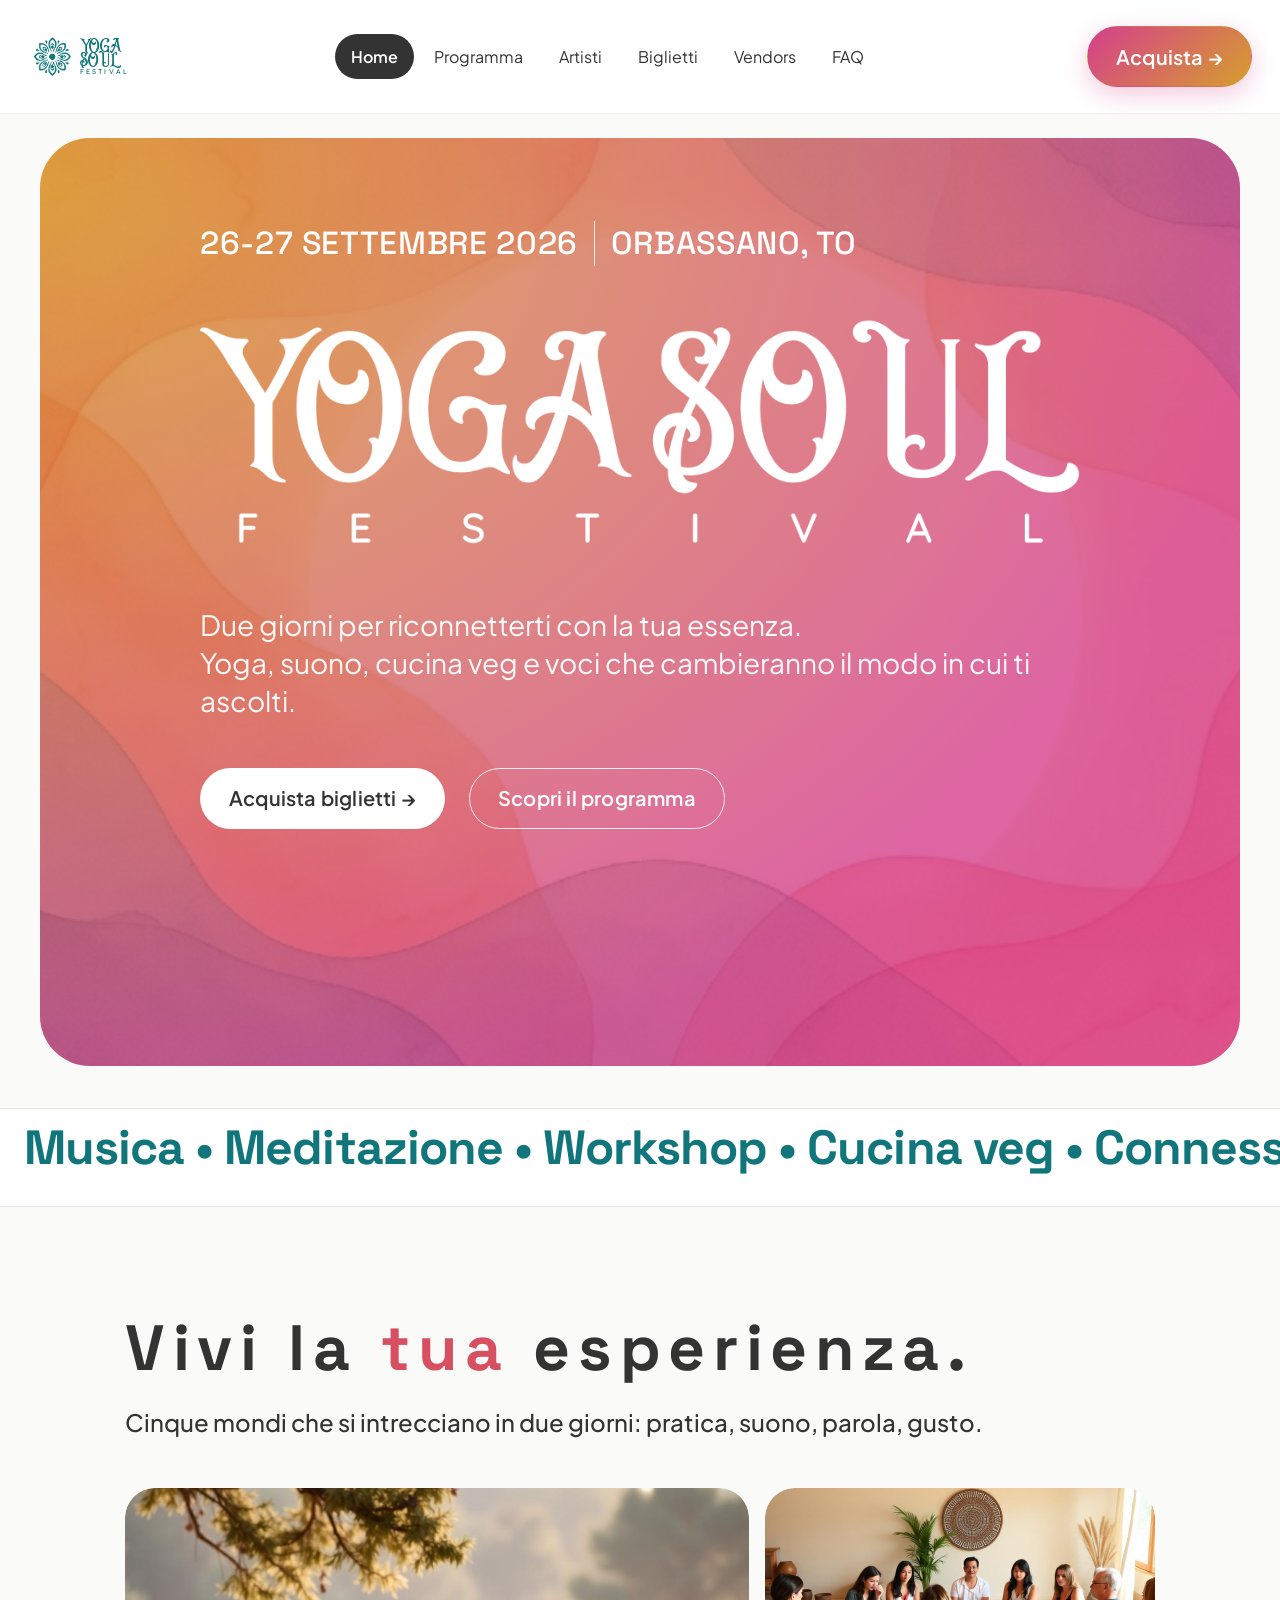
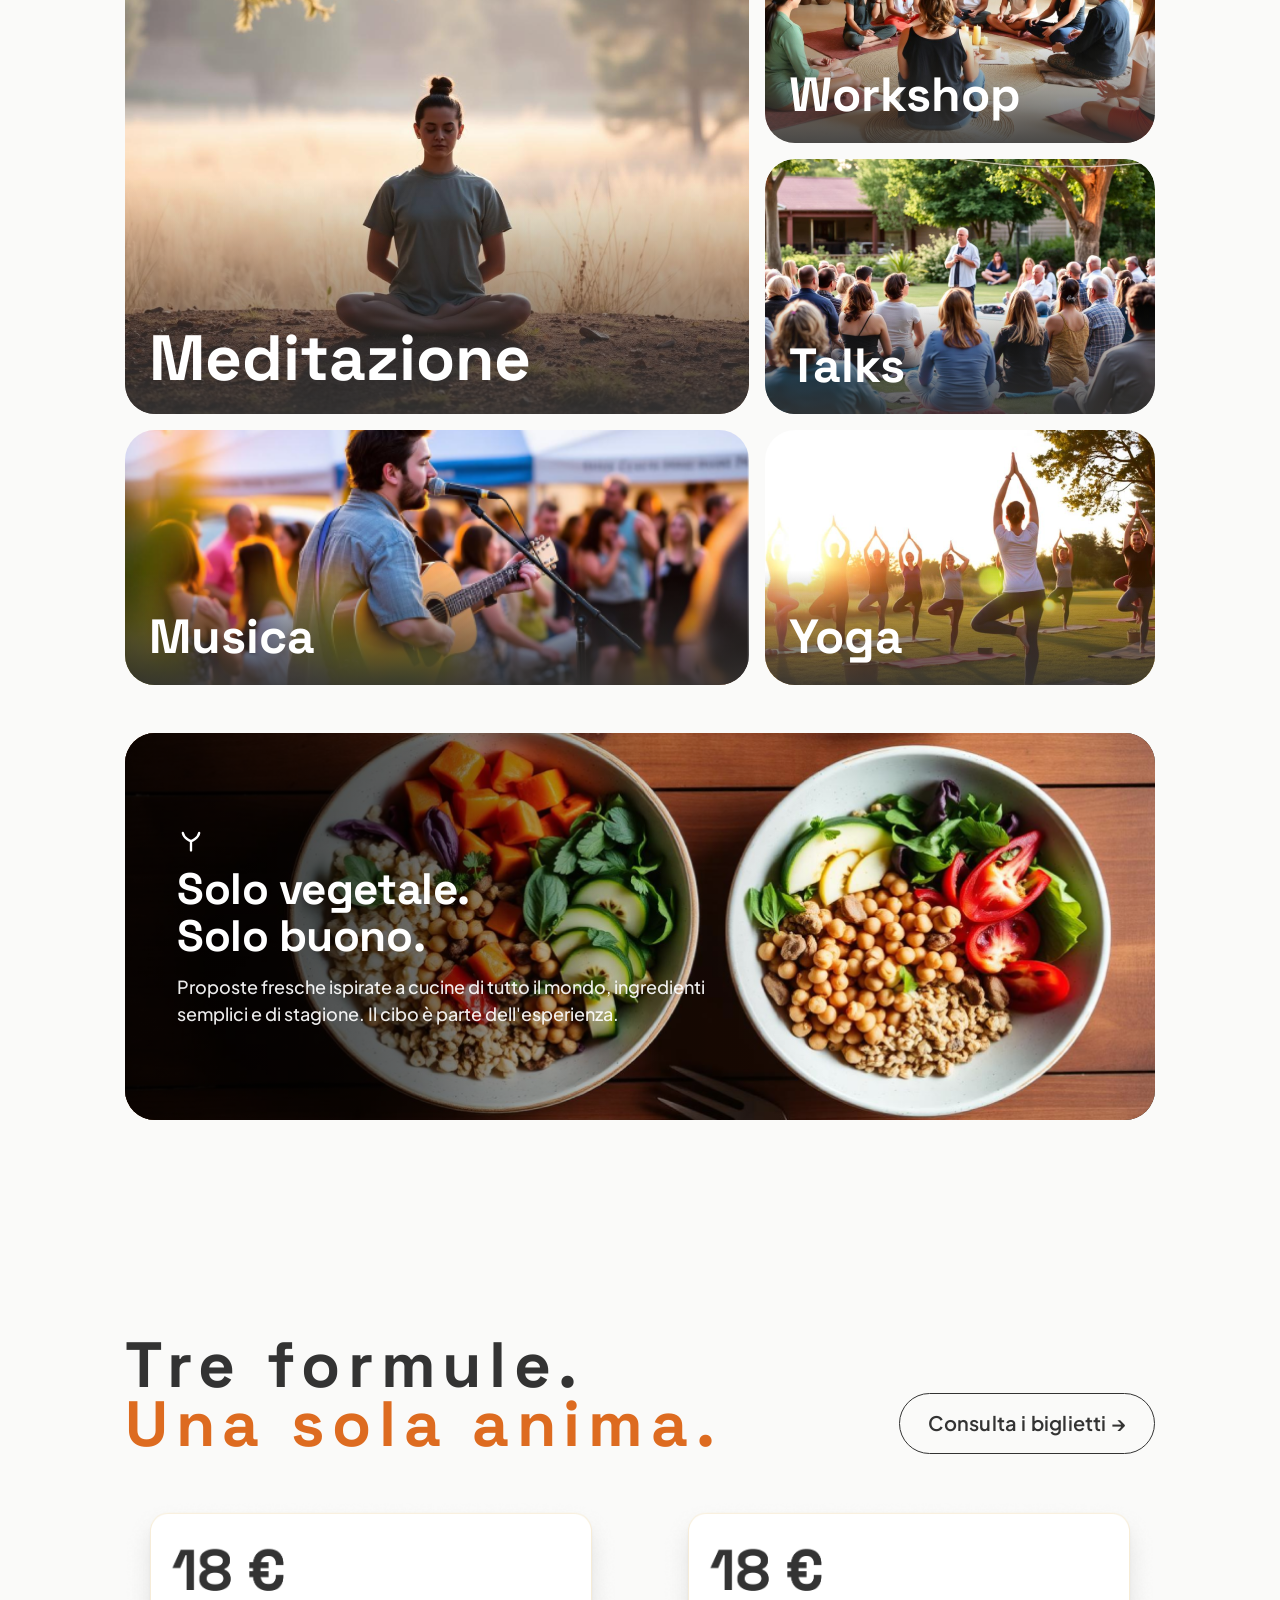
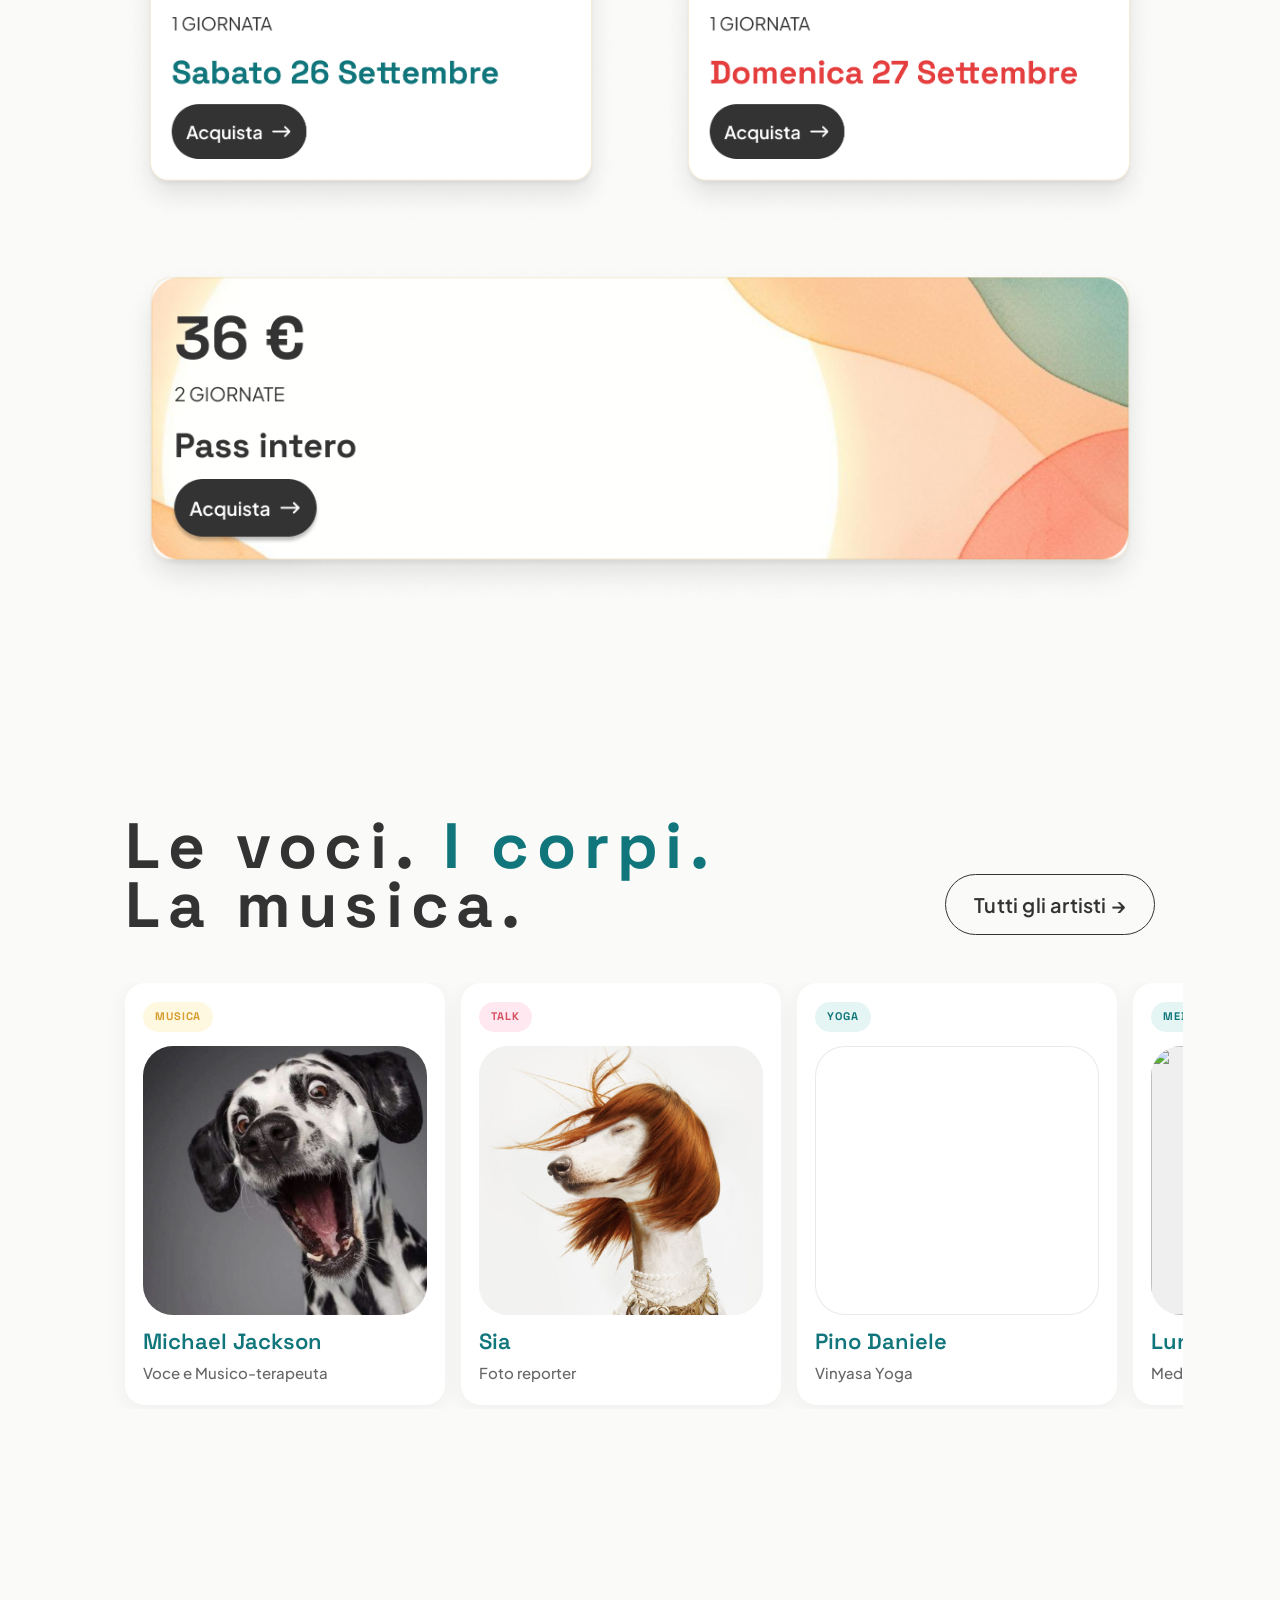
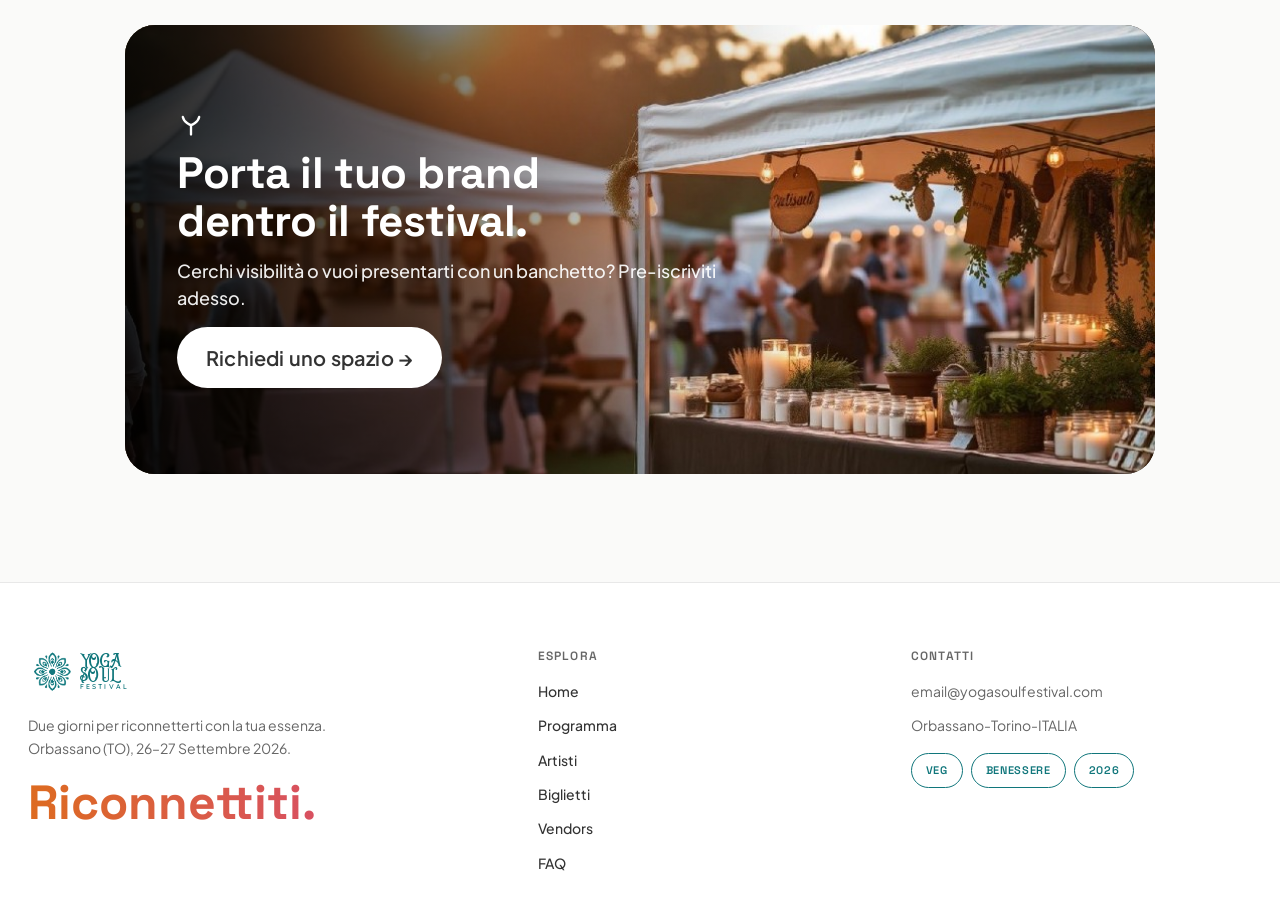
==== commit 4118c1fe: "changes" ====
--- a/index.html
+++ b/index.html
@@ -100,7 +100,12 @@
         </div>
 
         <figure class="food-figure">
-          <img src="assets/figma/food-banner-full.png" alt="Solo vegetale. Solo buono.">
+          <img class="food-figure__img" src="assets/figma/food-banner.png" alt="" width="1030" height="387" loading="lazy" decoding="async">
+          <figcaption class="food-figure__body">
+            <img src="assets/figma/icon-leaves.svg" alt="" class="food-figure__icon" width="28" height="28" decoding="async" aria-hidden="true">
+            <h3 class="food-figure__title">Solo vegetale.<br>Solo buono.</h3>
+            <p class="food-figure__text">Proposte fresche ispirate a cucine di tutto il mondo, ingredienti semplici e di stagione. Il cibo è parte dell'esperienza.</p>
+          </figcaption>
         </figure>
       </div>
     </section>
@@ -131,7 +136,7 @@
               <span class="ticket-figma__price">36 €</span>
               <span class="ticket-figma__days">2 Giornate</span>
               <span class="ticket-figma__name">Pass intero</span>
-              <span class="ticket-figma__btn">Acquista →</span>
+              <span class="btn btn-dark ticket-figma__btn">Acquista →</span>
             </span>
           </a>
         </div>
@@ -248,9 +253,10 @@
       <div class="container container-content">
         <a href="vendors.html" class="vendor-banner">
           <picture class="vendor-banner__media">
-            <img src="assets/figma/sponsor-banner.png" alt="" width="1088" height="474" decoding="async">
+            <img src="assets/figma/vendors-hero.png" alt="Banchetti e prodotti artigianali al mercato del festival" width="1088" height="474" decoding="async">
           </picture>
           <div class="vendor-banner__card">
+            <img src="assets/figma/icon-leaves.svg" alt="" class="vendor-banner__icon" width="28" height="28" decoding="async" aria-hidden="true">
             <h2 class="vendor-banner__title">
               Porta il tuo brand<br>
               <span class="vendor-banner__title-accent">dentro il festival.</span>
@@ -258,7 +264,7 @@
             <p class="vendor-banner__text">
               Cerchi visibilità o vuoi presentarti con un banchetto? Pre-iscriviti adesso.
             </p>
-            <span class="vendor-banner__cta">Richiedi uno spazio →</span>
+            <span class="btn btn-white vendor-banner__cta">Richiedi uno spazio →</span>
           </div>
         </a>
       </div>
--- a/style.css
+++ b/style.css
@@ -22,8 +22,20 @@
   --color-beige: #fafaf9;
 
   --gradient-cta: linear-gradient(135deg, #d53f8c 0%, #d69e2e 100%);
-  --gradient-hero: radial-gradient(ellipse at 0% 5%, #d69e2e 0%, #d53f8c 100%);
+  --gradient-hero: radial-gradient(
+    ellipse 101.67% 101.55% at 0% 4.77%,
+    #d69e2e 0%,
+    #d53f8c 100%
+  );
   --gradient-riconnettiti: linear-gradient(90deg, #dd6b20 0%, #d53f8c 100%);
+  /* Figma banner scrim: linear sopra la foto (es. food 435:385) */
+  --banner-scrim: linear-gradient(
+    90deg,
+    rgba(0, 0, 0, 0.84) 0%,
+    rgba(0, 0, 0, 0.58) 28%,
+    rgba(0, 0, 0, 0.16) 50%,
+    transparent 68%
+  );
 
   --font-display: "Space Grotesk", sans-serif;
   --font-body: "Plus Jakarta Sans", sans-serif;
@@ -37,6 +49,9 @@
   --radius-card-sm: 20px;
   --radius-pill: 50px;
   --btn-height: 61px;
+  --btn-pad-x: 28px;
+  --btn-font-size: 20px;
+  --btn-min-width-cta: 150px;
   --shadow-sm: 0 4px 20px rgba(51, 51, 51, 0.06);
   --shadow-md: 0 12px 32px rgba(51, 51, 51, 0.1);
 
@@ -198,14 +213,16 @@
   justify-content: center;
   gap: 10px;
   min-height: var(--btn-height);
-  padding: 0 28px;
+  padding: 0 var(--btn-pad-x);
   border-radius: var(--radius-pill);
   border: 1px solid transparent;
   cursor: pointer;
   font-family: var(--font-body);
-  font-size: 15px;
+  font-size: var(--btn-font-size);
   font-weight: 600;
   letter-spacing: 0.01em;
+  line-height: 1.2;
+  text-align: center;
   transition:
     transform var(--transition),
     box-shadow var(--transition),
@@ -257,6 +274,20 @@
 .btn-outline:hover {
   border-color: var(--color-teal);
   color: var(--color-teal);
+}
+
+.btn-outline-dark {
+  background: transparent;
+  border-color: var(--color-text);
+  color: var(--color-text);
+  white-space: nowrap;
+  flex-shrink: 0;
+}
+
+.btn-outline-dark:hover {
+  background: rgba(51, 51, 51, 0.05);
+  border-color: var(--color-text);
+  color: var(--color-text);
 }
 
 /* Navbar / Topbar */
@@ -298,13 +329,14 @@
 .footer-logo {
   display: inline-flex;
   align-items: center;
-  gap: 12px;
+  gap: 3px;
   color: var(--color-teal);
 }
 
 .navbar-logo-text {
   display: flex;
   flex-direction: column;
+  gap: 2px;
   line-height: 1.05;
 }
 
@@ -459,8 +491,8 @@
   content: "";
   position: absolute;
   inset: 0;
-  background-size: cover;
-  background-position: center;
+  z-index: 0;
+  background: url("assets/figma/homepage-hero.png") center / cover no-repeat;
   opacity: 0.2;
   pointer-events: none;
 }
@@ -803,6 +835,22 @@
 .artist-card {
   display: flex;
   flex-direction: column;
+  text-decoration: none;
+  color: inherit;
+  cursor: pointer;
+  transition: transform var(--transition), box-shadow var(--transition);
+  -webkit-tap-highlight-color: transparent;
+}
+
+.artist-card:hover,
+.artist-card:focus-visible {
+  transform: translateY(-2px);
+  box-shadow: var(--shadow-md);
+  outline: none;
+}
+
+.artist-card:focus-visible {
+  box-shadow: var(--shadow-md), 0 0 0 3px rgba(16, 118, 123, 0.35);
 }
 
 .artist-preview-media,
@@ -854,7 +902,8 @@
   color: var(--color-text);
 }
 
-.artist-card-link:hover {
+.artist-card:hover .artist-card-link,
+.artist-card:focus-visible .artist-card-link {
   color: var(--color-teal);
 }
 
@@ -951,9 +1000,7 @@
 
 .inner-page-cta {
   flex-shrink: 0;
-  min-width: 150px;
-  min-height: 61px;
-  font-size: 20px;
+  min-width: var(--btn-min-width-cta);
 }
 
 .page-biglietti .inner-page-header--tickets {
@@ -1270,9 +1317,7 @@
 .ticket-card-btn {
   align-self: flex-start;
   margin-top: 24px;
-  min-width: 150px;
-  min-height: 61px;
-  font-size: 20px;
+  min-width: var(--btn-min-width-cta);
 }
 
 .welcome-kit-bar {
@@ -1357,8 +1402,7 @@
 .vendors-hero-bg {
   position: absolute;
   inset: 0;
-  background-size: cover;
-  background-position: center;
+  background: center / cover no-repeat url("assets/figma/vendors-hero.png");
 }
 
 .vendors-hero-scrim {
@@ -1391,7 +1435,7 @@
   font-weight: 700;
   line-height: 59px;
   letter-spacing: 0.12em;
-  color: var(--color-text);
+  color: var(--color-white);
 }
 
 .page-vendors .vendors-subtext {
@@ -1530,9 +1574,7 @@
 .vendors-submit {
   justify-self: start;
   min-width: 195px;
-  min-height: 61px;
   margin-top: 8px;
-  font-size: 20px;
 }
 
 .vendors-form-row {
@@ -1712,9 +1754,12 @@
 }
 
 /* Responsive */
-@media (max-width: 900px) {
+@media (max-width: 768px) {
   :root {
     --mobile-nav-height: 72px;
+    --btn-height: 52px;
+    --btn-pad-x: 22px;
+    --btn-font-size: 17px;
   }
 
   .navbar,
@@ -1812,9 +1857,6 @@
     flex: 0 0 auto;
     justify-self: end;
     width: auto;
-    min-height: 44px;
-    padding: 0 14px;
-    font-size: 14px;
     white-space: nowrap;
   }
 
@@ -1926,7 +1968,7 @@
   }
 }
 
-@media (max-width: 600px) {
+@media (max-width: 576px) {
   .section {
     padding: 44px 0;
   }
@@ -1945,7 +1987,8 @@
 
   .navbar-cta,
   .ticket-card-btn,
-  .vendors-submit {
+  .vendors-submit,
+  .page-home .vendor-banner__cta {
     width: auto;
   }
 
--- a/home.css
+++ b/home.css
@@ -39,12 +39,6 @@
   border: 1px solid rgba(255, 255, 255, 0.6);
 }
 
-.page-home .navbar-cta {
-  min-height: 61px;
-  padding: 0 22px;
-  font-size: 20px;
-}
-
 /* ── Hero ── */
 .page-home .home-hero {
   margin-top: 0;
@@ -61,28 +55,36 @@
   margin-inline: 0;
   border-radius: 50px;
   min-height: 928px;
-  padding: 160px 80px 120px;
-  /* Gradient Figma (451:775). Onde: asset su ::before quando disponibile. */
-  background: radial-gradient(
-    ellipse 101.67% 101.55% at 0% 4.77%,
-    #d69e2e 0%,
-    #d53f8c 100%
-  );
+  /* Figma hero frame: 1200×928, padding 80 vert / 160 oriz, gap 48 */
+  padding: 80px 160px;
+  /* Fill (dal basso): Radial 100% → Image acquerello 20% sopra */
+  background: var(--gradient-hero);
+  background-color: #faf6f0;
   overflow: hidden;
   display: flex;
   flex-direction: column;
-  align-items: stretch;
+  align-items: flex-start;
   justify-content: flex-start;
 }
 
-.page-home .home-hero-box::before,
-.page-home .home-hero-box::after {
-  display: none;
+.page-home .home-hero-box::before {
+  content: "";
+  position: absolute;
+  inset: 0;
+  z-index: 0;
+  border-radius: inherit;
+  pointer-events: none;
+  background: url("assets/figma/homepage-hero.png") center / cover no-repeat;
+  opacity: 0.2;
 }
 
 .page-home .hero-inner {
   position: relative;
   z-index: 1;
+  display: flex;
+  flex-direction: column;
+  align-items: flex-start;
+  gap: 48px;
   width: 100%;
   max-width: 1040px;
 }
@@ -90,7 +92,7 @@
 .page-home .hero-meta {
   display: flex;
   align-items: center;
-  justify-content: center;
+  justify-content: flex-start;
   flex-wrap: wrap;
   gap: 16px;
   margin: 0;
@@ -113,11 +115,16 @@
   display: block;
   width: min(100%, 1022px);
   height: auto;
-  margin: 48px auto 0;
+  margin: 0;
 }
 
 .page-home .hero-copy {
-  margin-top: 48px;
+  display: flex;
+  flex-direction: column;
+  align-items: flex-start;
+  gap: 48px;
+  width: 100%;
+  margin: 0;
 }
 
 .page-home .hero-subtitle {
@@ -132,34 +139,11 @@
 }
 
 .page-home .hero-actions {
-  margin-top: 48px;
+  margin: 0;
   display: flex;
   flex-wrap: wrap;
   justify-content: flex-start;
   gap: 24px;
-}
-
-.page-home .btn-white {
-  min-height: 61px;
-  padding: 0 28px;
-  background: #fff;
-  color: #333;
-  font-size: 20px;
-  font-weight: 600;
-}
-
-.page-home .btn-outline-white {
-  min-height: 61px;
-  padding: 0 28px;
-  border: 1px solid #fff;
-  background: transparent;
-  color: #fff;
-  font-size: 20px;
-  font-weight: 600;
-}
-
-.page-home .btn-outline-white:hover {
-  background: rgba(255, 255, 255, 0.12);
 }
 
 /* ── Marquee ── */
@@ -193,7 +177,7 @@
   line-height: 1.2;
 }
 
-@media (min-width: 901px) {
+@media (min-width: 769px) {
   .page-home .marquee-track {
     animation: home-marquee 42s linear infinite;
   }
@@ -270,22 +254,6 @@
 .page-home .c-pink { color: #d75062; }
 .page-home .c-orange { color: #dd6b20; }
 .page-home .c-teal { color: #10767b; }
-
-.page-home .btn-outline-dark {
-  min-height: 61px;
-  padding: 0 24px;
-  border: 1px solid #333;
-  background: transparent;
-  color: #333;
-  font-size: 20px;
-  font-weight: 600;
-  white-space: nowrap;
-  flex-shrink: 0;
-}
-
-.page-home .btn-outline-dark:hover {
-  background: rgba(51, 51, 51, 0.05);
-}
 
 /* ── Bento (Figma: 624 | 16 | 390, rows 255 + gap + 255 + gap + 255) ── */
 .page-home .bento {
@@ -368,17 +336,72 @@
   font-size: 48px;
 }
 
-/* Food — inside experience section, 48px below bento */
+/* Food — Figma 435:385: foto + linear gradient sopra + testo */
 .page-home .food-figure {
+  position: relative;
   margin: var(--inner-gap) 0 0;
   border-radius: 30px;
   overflow: hidden;
-}
-
-.page-home .food-figure img {
+  aspect-ratio: 1030 / 387;
+  background: #2c2419;
+}
+
+.page-home .food-figure__img {
+  position: absolute;
+  inset: 0;
+  z-index: 0;
   width: 100%;
-  height: auto;
+  height: 100%;
+  object-fit: cover;
   display: block;
+}
+
+.page-home .food-figure::after {
+  content: "";
+  position: absolute;
+  inset: 0;
+  z-index: 1;
+  pointer-events: none;
+  background: var(--banner-scrim);
+}
+
+.page-home .food-figure__body {
+  position: absolute;
+  inset: 0;
+  z-index: 2;
+  display: flex;
+  flex-direction: column;
+  justify-content: center;
+  gap: 12px;
+  margin: 0;
+  padding: clamp(28px, 5vw, 52px);
+  color: var(--color-white);
+}
+
+.page-home .food-figure__icon {
+  width: 28px;
+  height: 28px;
+  filter: brightness(0) invert(1);
+}
+
+.page-home .food-figure__title {
+  margin: 0;
+  font-family: var(--font-display);
+  font-size: clamp(28px, 4vw, 44px);
+  font-weight: 700;
+  line-height: 1.08;
+  letter-spacing: -0.01em;
+  color: var(--color-white);
+}
+
+.page-home .food-figure__text {
+  margin: 0;
+  max-width: 42ch;
+  font-family: var(--font-body);
+  font-size: clamp(15px, 2vw, 18px);
+  font-weight: 500;
+  line-height: 1.5;
+  color: rgba(255, 255, 255, 0.92);
 }
 
 /* ── Tickets (Figma exports) ── */
@@ -524,13 +547,16 @@
   color: var(--color-muted);
 }
 
-/* ── Vendor banner ── */
+/* ── Vendor banner: foto + scrim + testo (tutti i breakpoint) ── */
 .page-home .vendor-banner {
+  position: relative;
   display: block;
   border-radius: 30px;
   overflow: hidden;
   text-decoration: none;
-  color: inherit;
+  color: var(--color-white);
+  background: #2c2419;
+  aspect-ratio: 1088 / 474;
   transition: transform var(--transition), box-shadow var(--transition);
 }
 
@@ -540,31 +566,95 @@
 }
 
 .page-home .vendor-banner__media {
+  position: absolute;
+  inset: 0;
+  z-index: 0;
   display: block;
+  width: 100%;
+  height: 100%;
   line-height: 0;
 }
 
 .page-home .vendor-banner__media img {
   width: 100%;
-  height: auto;
+  height: 100%;
+  object-fit: cover;
+  object-position: center;
   display: block;
 }
 
 .page-home .vendor-banner__card {
-  display: none;
+  position: absolute;
+  inset: 0;
+  z-index: 1;
+  display: flex;
+  flex-direction: column;
+  align-items: flex-start;
+  justify-content: center;
+  gap: 12px;
+  padding: clamp(28px, 5vw, 52px);
+  box-sizing: border-box;
+}
+
+.page-home .vendor-banner__card::before {
+  content: "";
+  position: absolute;
+  inset: 0;
+  z-index: 0;
+  pointer-events: none;
+  background: var(--banner-scrim);
+}
+
+.page-home .vendor-banner__icon {
+  position: relative;
+  z-index: 1;
+  width: 28px;
+  height: 28px;
+  filter: brightness(0) invert(1);
+}
+
+.page-home .vendor-banner__title {
+  position: relative;
+  z-index: 1;
+  margin: 0;
+  font-family: var(--font-display);
+  font-size: clamp(28px, 4vw, 44px);
+  font-weight: 700;
+  line-height: 1.08;
+  letter-spacing: -0.01em;
+  color: var(--color-white);
+}
+
+.page-home .vendor-banner__title-accent {
+  color: var(--color-white);
+}
+
+.page-home .vendor-banner__text {
+  position: relative;
+  z-index: 1;
+  margin: 0;
+  max-width: 42ch;
+  font-family: var(--font-body);
+  font-size: clamp(15px, 2vw, 18px);
+  font-weight: 500;
+  line-height: 1.5;
+  color: rgba(255, 255, 255, 0.92);
+}
+
+.page-home .vendor-banner__cta {
+  position: relative;
+  z-index: 1;
+  flex: none;
+  align-self: flex-start;
+  width: auto;
+  margin-top: 4px;
 }
 
 /* ── Responsive ── */
-@media (max-width: 900px) {
+@media (max-width: 768px) {
   .page-home {
     --section-gap: 72px;
     --inner-gap: 32px;
-  }
-
-  .page-home .navbar-cta {
-    min-height: 44px;
-    padding: 0 14px;
-    font-size: 14px;
   }
 
   .page-home .navbar-links:not(.is-open) {
@@ -586,8 +676,12 @@
 
   .page-home .home-hero-box {
     min-height: auto;
-    padding: 64px 28px 48px;
+    padding: 64px 28px;
     border-radius: 28px;
+  }
+
+  .page-home .hero-inner {
+    gap: 32px;
   }
 
   .page-home .hero-meta {
@@ -599,12 +693,8 @@
     height: 28px;
   }
 
-  .page-home .hero-title-img {
-    margin-top: 32px;
-  }
-
   .page-home .hero-copy {
-    margin-top: 32px;
+    gap: 28px;
   }
 
   .page-home .hero-subtitle {
@@ -618,11 +708,8 @@
     gap: 12px;
   }
 
-  .page-home .btn-white,
-  .page-home .btn-outline-white {
-    min-height: 52px;
-    padding: 0 22px;
-    font-size: 17px;
+  .page-home .hero-actions .btn-white,
+  .page-home .hero-actions .btn-outline-white {
     flex: 1 1 auto;
     justify-content: center;
   }
@@ -640,8 +727,6 @@
 
   .page-home .btn-outline-dark {
     width: 100%;
-    min-height: 52px;
-    font-size: 17px;
     white-space: normal;
     text-align: center;
   }
@@ -652,7 +737,7 @@
   }
 
   .page-home .marquee-track {
-    animation: home-marquee 36s linear infinite;
+    animation: home-marquee 58s linear infinite;
     width: max-content;
     flex-wrap: nowrap;
     gap: 3rem;
@@ -751,18 +836,6 @@
   .page-home .ticket-figma__btn {
     align-self: flex-start;
     margin-top: auto;
-    display: inline-flex;
-    align-items: center;
-    justify-content: center;
-    min-height: 52px;
-    padding: 0 22px;
-    border-radius: var(--radius-pill);
-    background: var(--color-text);
-    color: var(--color-white);
-    font-family: var(--font-body);
-    font-size: 17px;
-    font-weight: 600;
-    line-height: 1;
   }
 
   .page-home .food-figure,
@@ -774,68 +847,54 @@
   }
 
   .page-home .vendor-banner {
+    aspect-ratio: auto;
+    min-height: clamp(300px, 92vw, 360px);
     border-radius: 24px;
-    overflow: visible;
-    box-shadow: none;
-  }
-
-  .page-home .vendor-banner:hover {
-    transform: none;
-    box-shadow: none;
-  }
-
-  .page-home .vendor-banner__media {
-    display: none;
+  }
+
+  .page-home .vendor-banner__media img {
+    object-position: 72% center;
   }
 
   .page-home .vendor-banner__card {
-    display: flex;
-    flex-direction: column;
-    align-items: flex-start;
-    gap: 14px;
-    padding: 28px 24px;
-    background: rgba(214, 158, 46, 0.12);
-    border: 1px solid rgba(214, 158, 46, 0.32);
-    border-radius: 24px;
-    box-shadow: var(--shadow-sm);
+    padding: 24px 20px;
+    justify-content: flex-end;
+    gap: 10px;
+  }
+
+  .page-home .vendor-banner__title,
+  .page-home .vendor-banner__text {
+    flex-shrink: 1;
+    min-width: 0;
+  }
+
+  .page-home .vendor-banner__cta {
+    flex-shrink: 0;
+  }
+
+  .page-home .vendor-banner__card::before {
+    background: linear-gradient(
+      90deg,
+      rgba(0, 0, 0, 0.9) 0%,
+      rgba(0, 0, 0, 0.72) 42%,
+      rgba(0, 0, 0, 0.28) 62%,
+      transparent 82%
+    );
   }
 
   .page-home .vendor-banner__title {
-    margin: 0;
-    font-family: var(--font-display);
-    font-size: clamp(28px, 7.5vw, 36px);
-    font-weight: 700;
-    line-height: 1.08;
-    letter-spacing: -0.01em;
-    color: var(--color-text);
-  }
-
-  .page-home .vendor-banner__title-accent {
-    color: var(--color-yellow);
+    font-size: clamp(24px, 7vw, 34px);
+    line-height: 1.1;
   }
 
   .page-home .vendor-banner__text {
-    margin: 0;
-    font-family: var(--font-body);
-    font-size: 16px;
-    font-weight: 500;
-    line-height: 1.5;
-    color: var(--color-text);
+    max-width: none;
+    font-size: 15px;
+    line-height: 1.45;
   }
 
   .page-home .vendor-banner__cta {
-    display: inline-flex;
-    align-items: center;
-    justify-content: center;
     margin-top: 6px;
-    min-height: 52px;
-    padding: 0 22px;
-    border-radius: var(--radius-pill);
-    background: var(--color-text);
-    color: var(--color-white);
-    font-family: var(--font-body);
-    font-size: 17px;
-    font-weight: 600;
   }
 
   .page-home .food-figure,
@@ -843,7 +902,6 @@
     border-radius: 20px;
   }
 
-  /* Vendor banner: mobile text card (image unreadable at small sizes) */
   .page-home .bento {
     grid-template-columns: 1fr 1fr;
     grid-template-rows: auto;
@@ -883,7 +941,7 @@
   }
 }
 
-@media (max-width: 640px) {
+@media (max-width: 576px) {
   .page-home {
     --section-gap: 56px;
     --inner-gap: 24px;
@@ -895,8 +953,12 @@
   }
 
   .page-home .home-hero-box {
-    padding: 48px 20px 40px;
+    padding: 48px 20px;
     border-radius: 24px;
+  }
+
+  .page-home .hero-inner {
+    gap: 24px;
   }
 
   .page-home .hero-meta {
@@ -908,12 +970,8 @@
     display: none;
   }
 
-  .page-home .hero-title-img {
-    margin-top: 24px;
-  }
-
   .page-home .hero-copy {
-    margin-top: 24px;
+    gap: 20px;
   }
 
   .page-home .hero-subtitle {
@@ -926,8 +984,8 @@
     align-items: stretch;
   }
 
-  .page-home .btn-white,
-  .page-home .btn-outline-white {
+  .page-home .hero-actions .btn-white,
+  .page-home .hero-actions .btn-outline-white {
     width: 100%;
   }
 
@@ -970,28 +1028,33 @@
   }
 
   .page-home .food-figure,
+  .page-home .vendor-banner {
+    border-radius: 20px;
+  }
+
+  .page-home .vendor-banner {
+    min-height: clamp(320px, 105vw, 400px);
+  }
+
   .page-home .vendor-banner__card {
-    border-radius: 16px;
-  }
-
-  .page-home .vendor-banner__card {
-    padding: 24px 20px;
-    gap: 12px;
+    padding: 20px 16px 18px;
+    gap: 8px;
+  }
+
+  .page-home .vendor-banner__icon {
+    width: 24px;
+    height: 24px;
   }
 
   .page-home .vendor-banner__title {
-    font-size: clamp(26px, 8vw, 32px);
+    font-size: clamp(22px, 6.5vw, 28px);
   }
 
   .page-home .vendor-banner__text {
-    font-size: 15px;
-  }
-
-  .page-home .vendor-banner__cta {
-    width: 100%;
-    min-height: 50px;
-    font-size: 16px;
-  }
+    font-size: 14px;
+    line-height: 1.4;
+  }
+
 
   .page-home .ticket-figma {
     border-radius: 16px;
@@ -1015,12 +1078,14 @@
     min-height: 64px;
   }
 
+  .page-home .marquee-track {
+    animation: home-marquee 68s linear infinite;
+  }
+
   .page-home .marquee-text {
     font-size: clamp(20px, 6vw, 26px);
   }
-}
-
-@media (max-width: 600px) {
+
   .page-home .home-section {
     padding: var(--section-gap) 0;
   }
